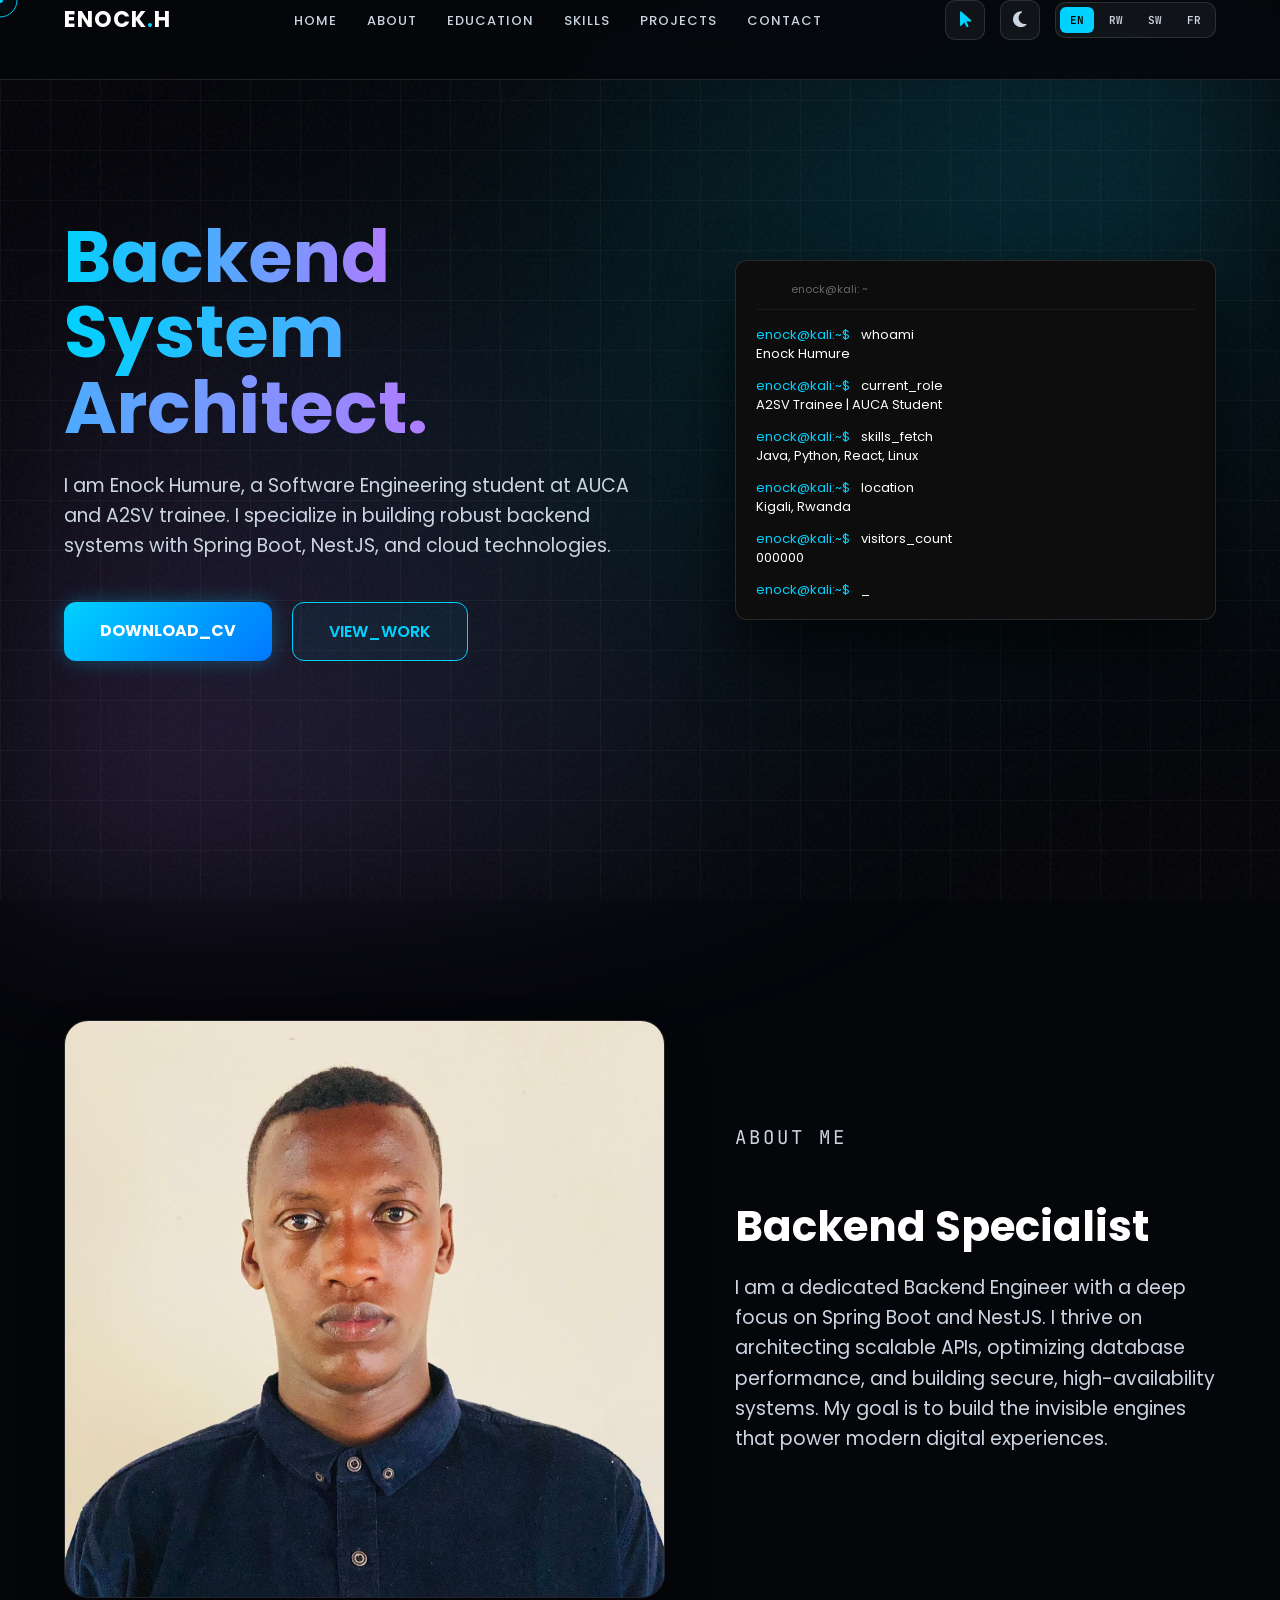
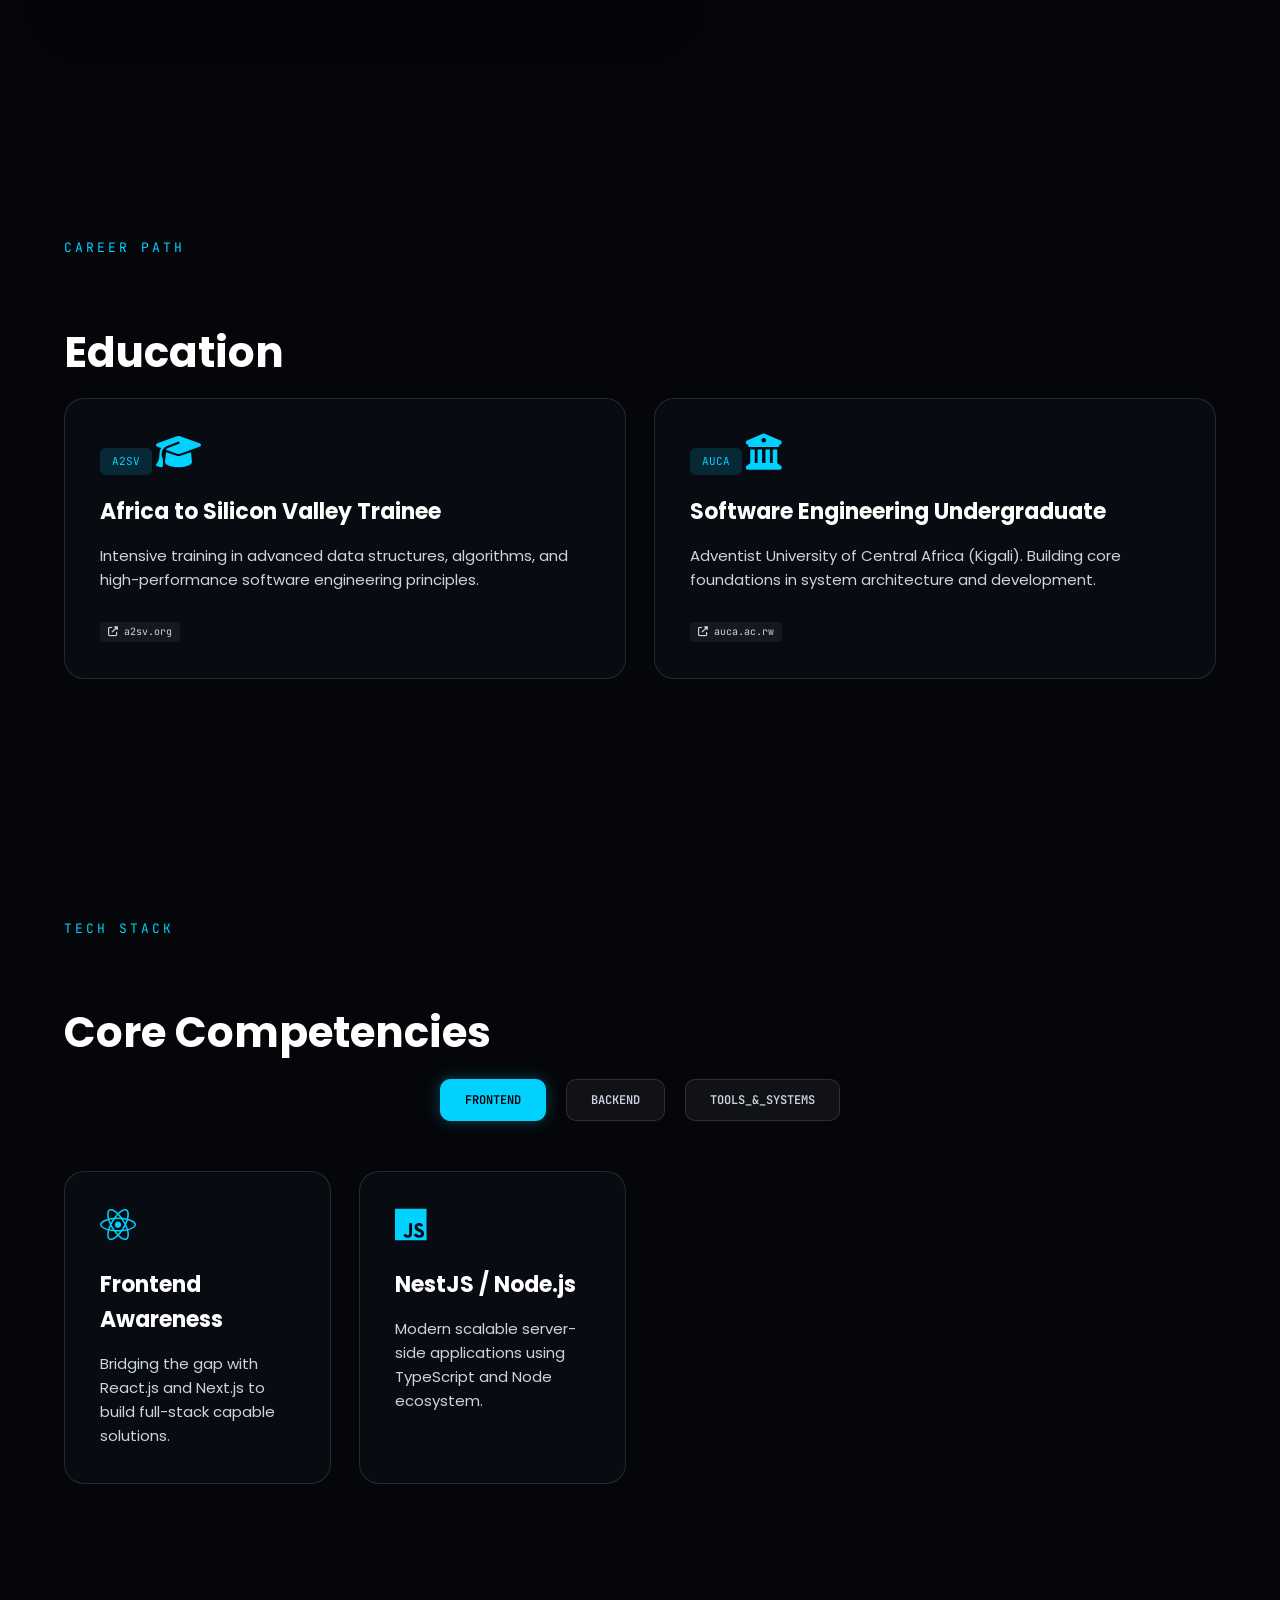
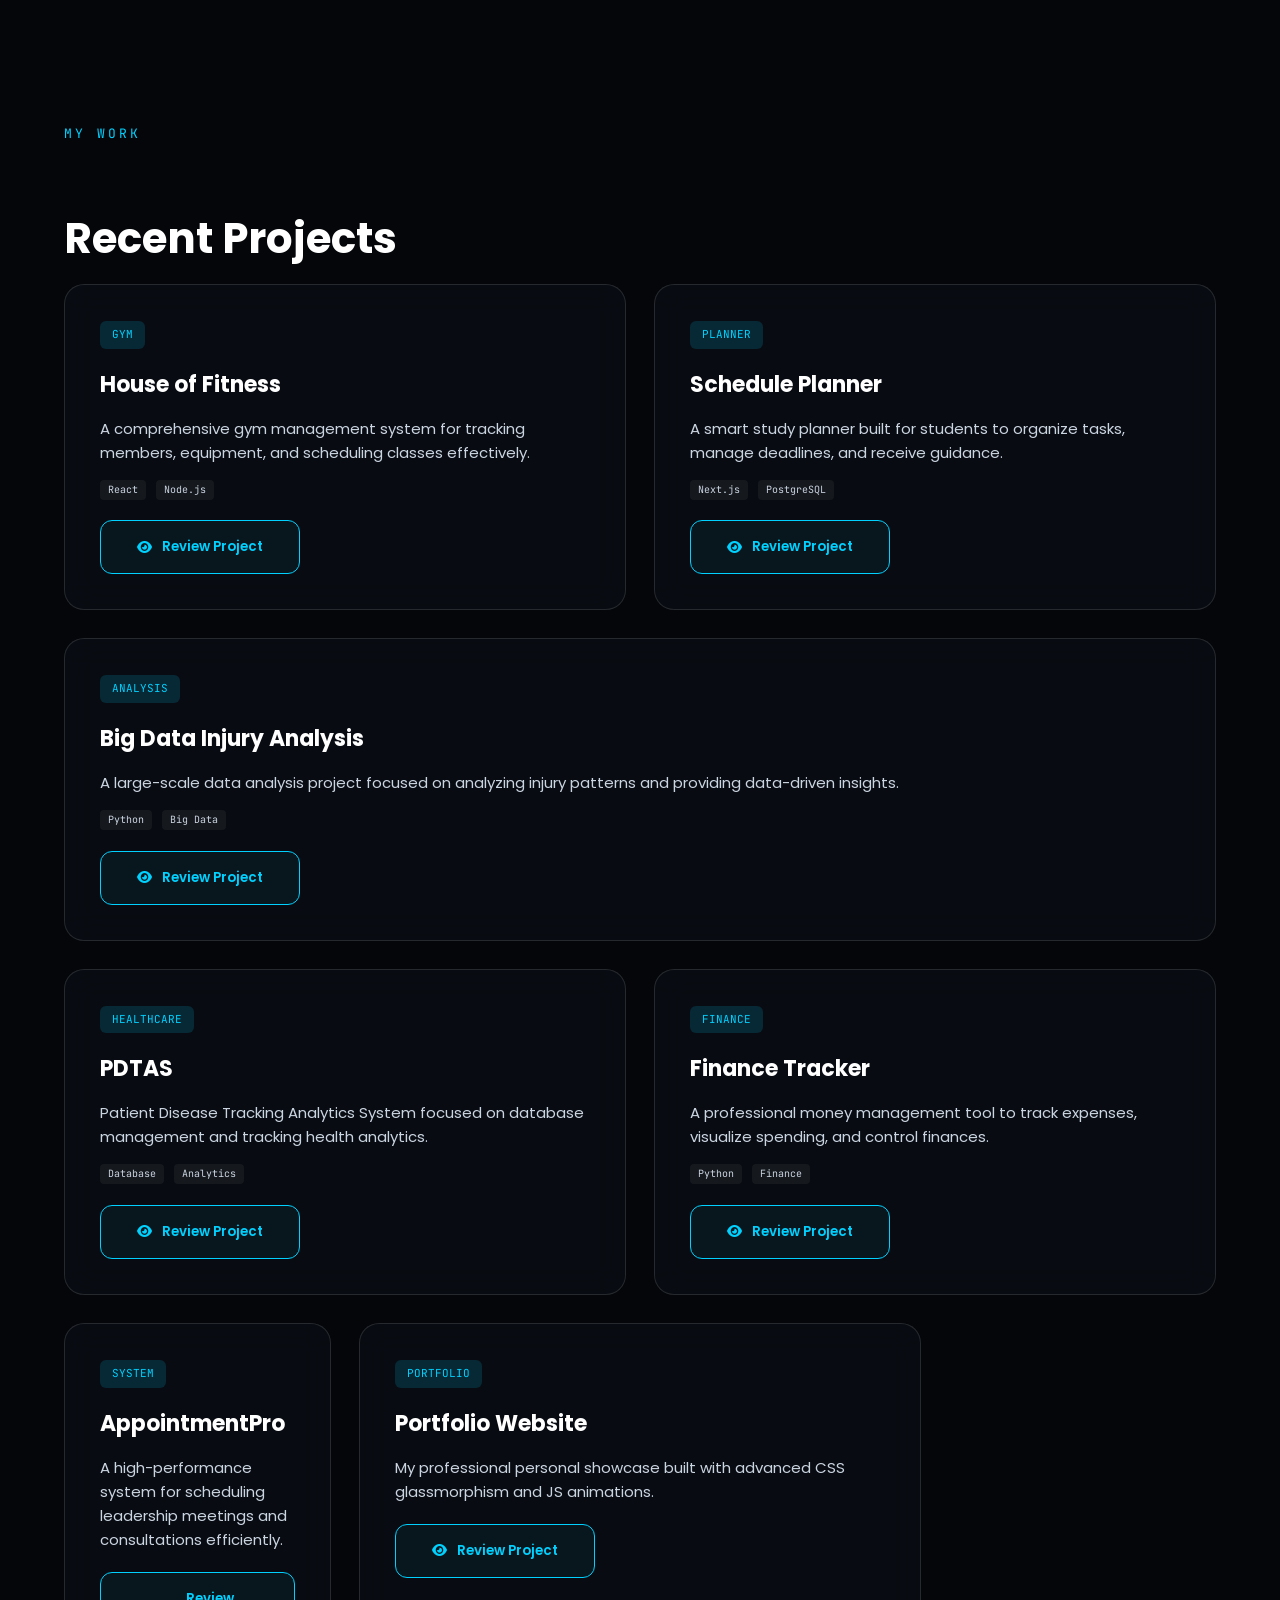
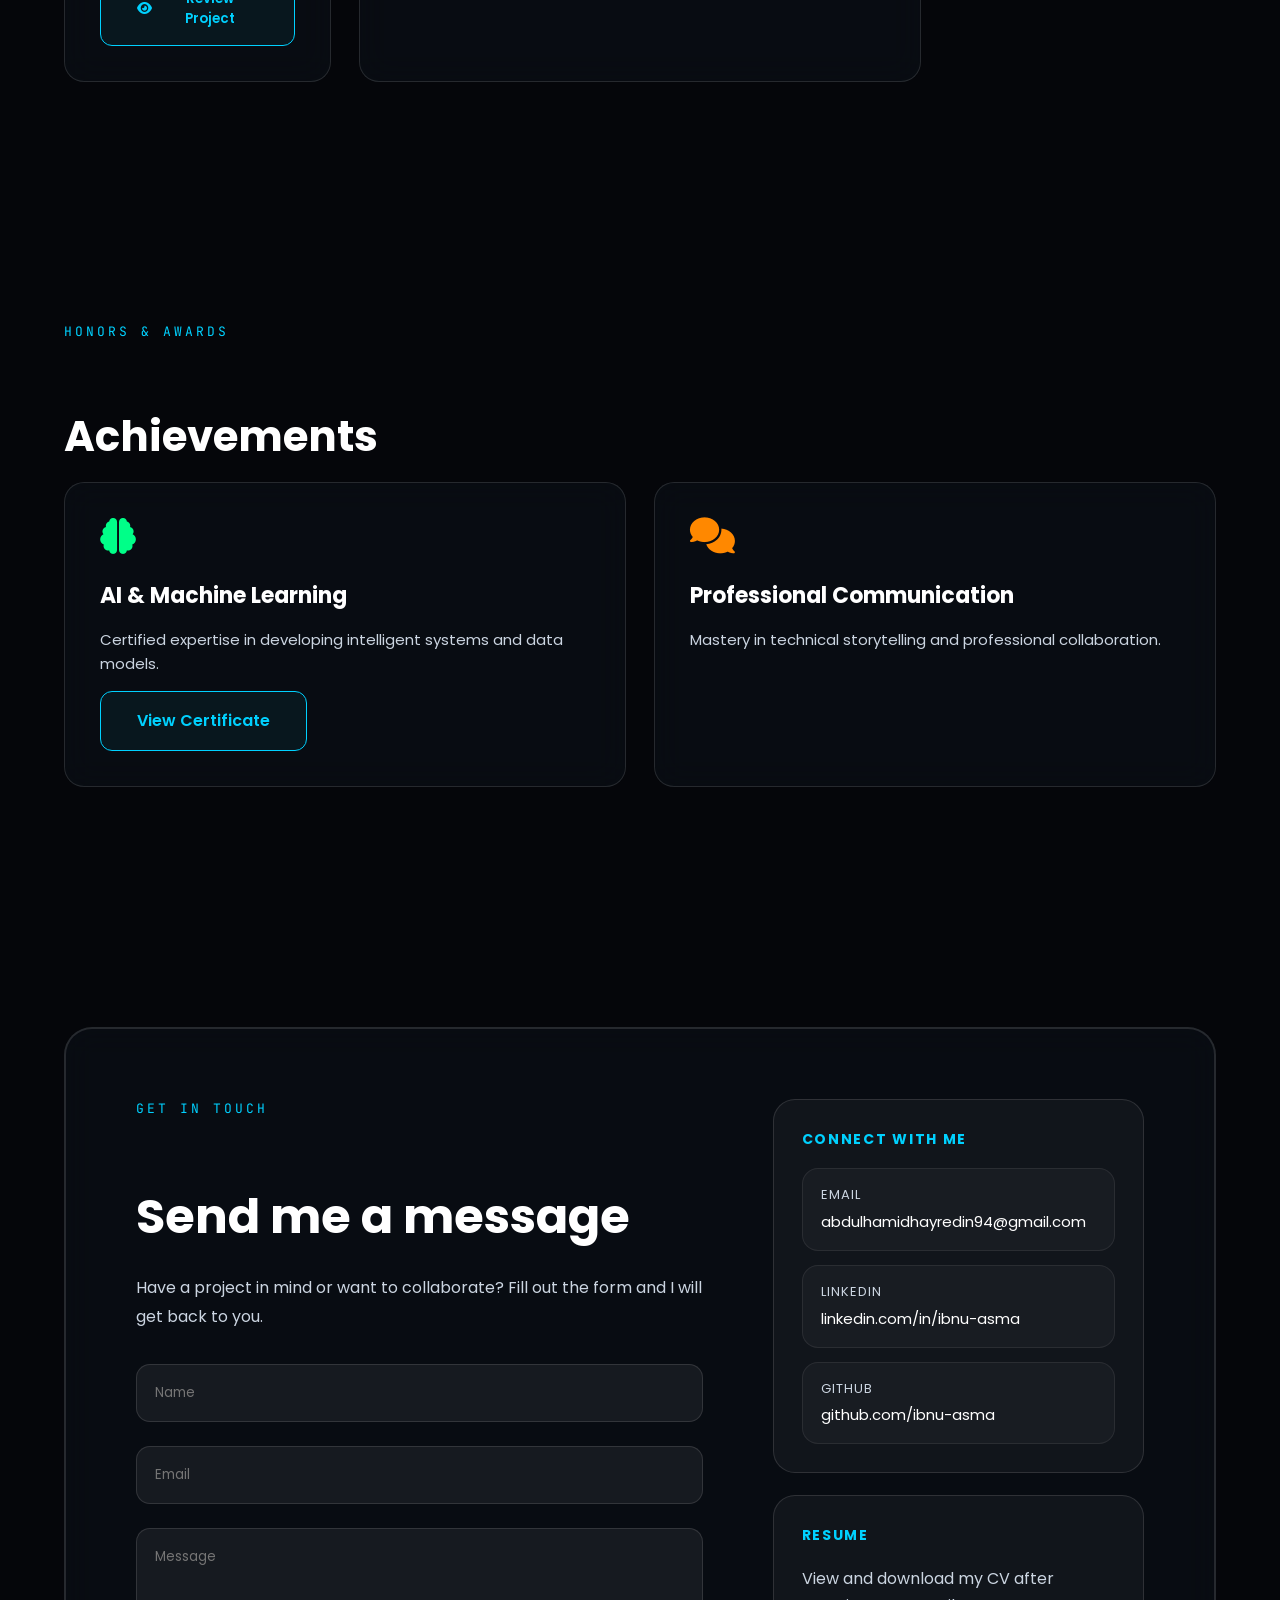
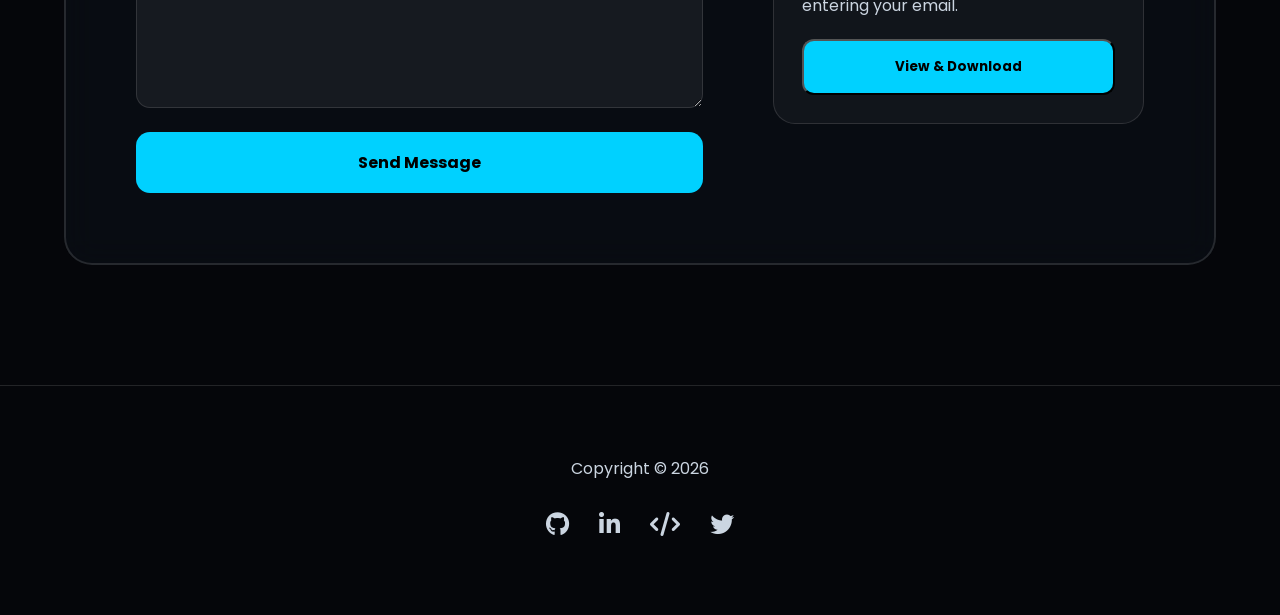
==== index.html @ 9a82ef88 "change for the contact part" ====
<!DOCTYPE html>
<html lang="en">
<head>
    <meta charset="UTF-8">
    <meta name="viewport" content="width=device-width, initial-scale=1.0">
    <title>Enock Humure | Software Engineer & A2SV Trainee</title>
    <!-- Google Fonts -->
    <link href="https://fonts.googleapis.com/css2?family=Poppins:wght@400;500;600;700&family=JetBrains+Mono:wght@400;500&display=swap" rel="stylesheet">
    <!-- Font Awesome -->
    <link rel="stylesheet" href="https://cdnjs.cloudflare.com/ajax/libs/font-awesome/6.4.0/css/all.min.css">
    <link rel="stylesheet" href="style.css">
</head>
<body data-theme="dark">

    <!-- Background Layers -->
    <div class="bg-mesh"></div>
    <div class="bg-grid"></div>
    <div class="bg-scanlines"></div>
    <div class="bg-noise"></div>

    <!-- Custom Cursor -->
    <div class="cursor-dot"></div>
    <div class="cursor-ring"></div>

    <!-- Header -->
    <header>
        <div class="container">
            <nav>
                <div class="logo">ENOCK<span>.</span>H</div>
                <ul class="nav-links">
                    <li><a href="#home" data-i18n="nav_home">Home</a></li>
                    <li><a href="#about" data-i18n="nav_about">About</a></li>
                    <li><a href="#education" data-i18n="nav_education">Education</a></li>
                    <li><a href="#skills" data-i18n="nav_skills">Skills</a></li>
                    <li><a href="#projects" data-i18n="nav_projects">Projects</a></li>
                    <li><a href="#contact" data-i18n="nav_contact">Contact</a></li>
                </ul>
                <div class="nav-controls">
                    <!-- Cursor Toggle -->
                    <button class="theme-toggle" id="cursor-toggle" title="Toggle Custom Cursor">
                        <i class="fas fa-mouse-pointer"></i>
                    </button>
                    <!-- Mobile Menu Toggle -->
                    <button class="mobile-menu-toggle" id="mobile-menu-toggle">
                        <i class="fas fa-bars"></i>
                    </button>
                    <!-- Theme Toggle -->
                    <button class="theme-toggle" id="theme-toggle" title="Toggle Theme">
                        <i class="fas fa-moon"></i>
                    </button>
                    <!-- Language Switcher -->
                    <div class="lang-switcher">
                        <button class="lang-btn active" data-lang="en">EN</button>
                        <button class="lang-btn" data-lang="rw">RW</button>
                        <button class="lang-btn" data-lang="sw">SW</button>
                        <button class="lang-btn" data-lang="fr">FR</button>
                    </div>
                </div>
            </nav>
        </div>
    </header>

    <!-- Hero Section -->
    <section class="hero" id="home">
        <div class="container">
            <div class="hero-grid">
                <div class="hero-text">
                    <h1><span data-i18n-span="hero_h1_span">Building</span> <span data-i18n-span="hero_h1_text">Digital Experiences.</span></h1>
                    <p data-i18n="hero_desc">I am Enock Humure, a Software Engineering student at AUCA and A2SV trainee, crafting high-performance digital solutions.</p>
                    <div class="hero-buttons">
                        <a href="Enock_Humure_CV_.pdf" class="btn-primary engineering-btn" id="cv-download-btn" data-i18n="btn_cv">DOWNLOAD_CV.pdf</a>
                        <a href="#projects" class="btn-secondary" data-i18n="btn_work">VIEW_WORK</a>
                    </div>
                </div>
                <div class="hero-visual">
                    <!-- Linux-Style Terminal Widget -->
                    <div class="terminal-widget">
                        <div class="terminal-header">
                            <div class="dot red"></div>
                            <div class="dot yellow"></div>
                            <div class="dot green"></div>
                            <span class="terminal-title">enock@kali: ~</span>
                        </div>
                        <div class="terminal-body" id="terminal-text">
                            <p><span class="prompt">enock@kali:~$</span> whoami</p>
                            <p class="term-out">Enock Humure</p>
                            <p><span class="prompt">enock@kali:~$</span> current_role</p>
                            <p class="term-out">A2SV Trainee | AUCA Student</p>
                            <p><span class="prompt">enock@kali:~$</span> skills_fetch</p>
                            <p class="term-out">Java, Python, React, Linux</p>
                            <p><span class="prompt">enock@kali:~$</span> location</p>
                            <p class="term-out">Kigali, Rwanda</p>
                            <p><span class="prompt">enock@kali:~$</span> visitors_count</p>
                            <p class="term-out" id="visit-counter">000000</p>
                            <p><span class="prompt">enock@kali:~$</span> <span id="cursor-blink">_</span></p>
                        </div>
                    </div>
                </div>
            </div>
        </div>
    </section>

    <!-- About Section -->
    <section class="about" id="about">
        <div class="container">
            <div class="hero-grid">
                <div class="hero-visual">
                    <div class="img-tilt-container">
                        <div class="img-layer">
                            <img src="inock pic.jpg" alt="Enock Headshot" class="img-primary">
                            <img src="convention.jpg" alt="Enock Convention" class="img-secondary">
                        </div>
                    </div>
                </div>
                <div class="hero-text">
                    <p class="section-subtitle" data-i18n="about_subtitle">A Bit About Me</p>
                    <h2 class="section-title" data-i18n="about_title">Passion for Innovation</h2>
                    <p data-i18n="about_p">I am a dedicated software developer specialized in web development. I enjoy crafting functional, user-friendly applications while continuously exploring new technologies. My goal is to deliver high-quality solutions that make a meaningful impact.</p>
                </div>
            </div>
        </div>
    </section>

    <!-- Education Section -->
    <section class="education" id="education">
        <div class="container">
            <p class="section-subtitle" data-i18n="edu_subtitle">Career Path</p>
            <h2 class="section-title" data-i18n="edu_title">Education</h2>
            
            <div class="bento-grid">
                <div class="bento-card span-2">
                    <span class="badge">A2SV</span>
                    <i class="fas fa-graduation-cap card-icon"></i>
                    <h3 data-i18n="edu_a2sv_title">Africa to Silicon Valley Trainee</h3>
                    <p data-i18n="edu_a2sv_desc">Intensive training in advanced data structures, algorithms, and high-performance software engineering principles.</p>
                    <div style="margin-top: 15px;">
                        <a href="https://a2sv.org/" target="_blank" class="tech-tag" style="text-decoration: none;"><i class="fas fa-external-link-alt"></i> a2sv.org</a>
                    </div>
                </div>
                <div class="bento-card span-2">
                    <span class="badge">AUCA</span>
                    <i class="fas fa-university card-icon"></i>
                    <h3 data-i18n="edu_auca_title">Software Engineering Undergraduate</h3>
                    <p data-i18n="edu_auca_desc">Adventist University of Central Africa (Kigali). Building core foundations in system architecture and development.</p>
                    <div style="margin-top: 15px;">
                        <a href="https://auca.ac.rw/" target="_blank" class="tech-tag" style="text-decoration: none;"><i class="fas fa-external-link-alt"></i> auca.ac.rw</a>
                    </div>
                </div>
            </div>
        </div>
    </section>

    <!-- Skills Section -->
    <section class="skills" id="skills">
        <div class="container">
            <p class="section-subtitle" data-i18n="skills_subtitle">Tech Stack</p>
            <h2 class="section-title" data-i18n="skills_title">Core Competencies</h2>
            
            <!-- Category Tabs -->
            <div class="skills-tabs">
                <button class="skill-tab-btn active" data-category="frontend">FRONTEND</button>
                <button class="skill-tab-btn" data-category="backend">BACKEND</button>
                <button class="skill-tab-btn" data-category="tools">TOOLS_&_SYSTEMS</button>
            </div>

            <!-- Skills Containers -->
            <div class="skills-container active" id="skills-frontend">
                <div class="bento-grid">
                    <div class="bento-card">
                        <i class="fab fa-react card-icon"></i>
                        <h3 data-i18n="skills_frontend">Frontend Development</h3>
                        <p data-i18n="skills_frontend_p">Building high-performance web apps with React.js and Next.js.</p>
                    </div>
                    <div class="bento-card">
                        <i class="fab fa-js card-icon"></i>
                        <h3 data-i18n="skills_js">JavaScript</h3>
                        <p data-i18n="skills_js_p">Modern ES6+ logic and interactive UX components.</p>
                    </div>
                </div>
            </div>

            <div class="skills-container" id="skills-backend">
                <div class="bento-grid">
                    <div class="bento-card">
                        <i class="fab fa-java card-icon"></i>
                        <h3 data-i18n="skills_java">Java Programming</h3>
                        <p data-i18n="skills_java_p">Scalable backend systems and enterprise applications.</p>
                    </div>
                    <div class="bento-card">
                        <i class="fab fa-python card-icon"></i>
                        <h3 data-i18n="skills_python">Python Programming</h3>
                        <p data-i18n="skills_python_p">Developing scripts, automation, and data analysis tools.</p>
                    </div>
                    <div class="bento-card">
                        <i class="fas fa-server card-icon"></i>
                        <h3 data-i18n="skills_backend">Backend</h3>
                        <p data-i18n="skills_backend_p">Node.js, Express, and Nest.js frameworks.</p>
                    </div>
                    <div class="bento-card">
                        <i class="fas fa-database card-icon"></i>
                        <h3 data-i18n="skills_db">Databases</h3>
                        <p data-i18n="skills_db_p">PostgreSQL, MongoDB, and MySQL.</p>
                    </div>
                </div>
            </div>

            <div class="skills-container" id="skills-tools">
                <div class="bento-grid">
                    <div class="bento-card">
                        <i class="fab fa-git-alt card-icon"></i>
                        <h3 data-i18n="skills_git">Git & GitHub</h3>
                        <p data-i18n="skills_git_p">Professional version control, branch management, pull requests, and collaborative workflows.</p>
                    </div>
                    <div class="bento-card">
                        <i class="fab fa-linux card-icon"></i>
                        <h3 data-i18n="skills_linux">Linux Systems</h3>
                        <p data-i18n="skills_linux_p">Proficiency in terminal operations, shell scripting, and system administration.</p>
                    </div>
                    <div class="bento-card">
                        <i class="fas fa-code card-icon"></i>
                        <h3 data-i18n="skills_dsa">Algorithms & DSA</h3>
                        <p data-i18n="skills_dsa_p">Strong problem-solving skills in data structures and algorithms, honed through A2SV training.</p>
                    </div>
                </div>
            </div>
        </div>
    </section>

    <!-- Projects Section -->
    <section class="projects" id="projects">
        <div class="container">
            <p class="section-subtitle" data-i18n="projects_subtitle">My Work</p>
            <h2 class="section-title" data-i18n="projects_title">Recent Projects</h2>

            <div class="bento-grid">
                <!-- Project 1: House of Fitness -->
                <div class="bento-card span-2">
                    <span class="badge">GYM</span>
                    <h3 data-i18n="proj1_title">House of Fitness</h3>
                    <p data-i18n="proj1_p">A comprehensive gym management system for tracking members, equipment, and scheduling classes effectively.</p>
                    <span class="tech-tag">React</span><span class="tech-tag">Node.js</span>
                    <div style="margin-top: 20px;">
                        <button class="btn-secondary open-project" data-project="proj1"><i class="fas fa-eye"></i> <span data-i18n="review_project">Review Project</span></button>
                    </div>
                </div>
                <!-- Project 2: Schedule Planner -->
                <div class="bento-card span-2">
                    <span class="badge">PLANNER</span>
                    <h3 data-i18n="proj2_title">Schedule Planner</h3>
                    <p data-i18n="proj2_p">A task management system that helps users organize their daily activities and plan their schedules efficiently.</p>
                    <span class="tech-tag">Next.js</span><span class="tech-tag">PostgreSQL</span>
                    <div style="margin-top: 20px;">
                        <button class="btn-secondary open-project" data-project="proj2"><i class="fas fa-eye"></i> <span data-i18n="review_project">Review Project</span></button>
                    </div>
                </div>
                <!-- Project 3: Big Data Injury Analysis -->
                <div class="bento-card span-4">
                    <span class="badge">ANALYSIS</span>
                    <h3 data-i18n="proj3_title">Big Data Injury Analysis</h3>
                    <p data-i18n="proj3_p">A large-scale data analysis project focused on analyzing injury patterns and providing data-driven insights for safety improvements.</p>
                    <span class="tech-tag">Python</span><span class="tech-tag">Big Data</span>
                    <div style="margin-top: 20px;">
                        <button class="btn-secondary open-project" data-project="proj3"><i class="fas fa-eye"></i> <span data-i18n="review_project">Review Project</span></button>
                    </div>
                </div>
                <!-- Project 4: PDTAS -->
                <div class="bento-card span-2">
                    <span class="badge">HEALTHCARE</span>
                    <h3 data-i18n="proj4_title">PDTAS</h3>
                    <p data-i18n="proj4_p">Patient Disease Tracking Analytics System focused on database management and tracking health analytics.</p>
                    <span class="tech-tag">Database</span><span class="tech-tag">Analytics</span>
                    <div style="margin-top: 20px;">
                        <button class="btn-secondary open-project" data-project="proj4"><i class="fas fa-eye"></i> <span data-i18n="review_project">Review Project</span></button>
                    </div>
                </div>
                <!-- Project 5: Personal Tracker Finances -->
                <div class="bento-card span-2">
                    <span class="badge">FINANCE</span>
                    <h3 data-i18n="proj8_title">Home Budget Manager</h3>
                    <p data-i18n="proj8_p">Helping users manage household budgets and track expenses with detailed visual reports.</p>
                    <span class="tech-tag">Python</span><span class="tech-tag">Finance</span>
                    <div style="margin-top: 20px;">
                        <button class="btn-secondary open-project" data-project="proj8"><i class="fas fa-eye"></i> <span data-i18n="review_project">Review Project</span></button>
                    </div>
                </div>
                <!-- Project 6: Appointment System -->
                <div class="bento-card">
                    <span class="badge">SYSTEM</span>
                    <h3 data-i18n="proj_appointment_title">Appointment System</h3>
                    <p data-i18n="proj_appointment_p">Web-based system for booking appointments with company leaders efficiently.</p>
                    <div style="margin-top: 20px;">
                        <button class="btn-secondary open-project" data-project="proj_appointment"><i class="fas fa-eye"></i> <span data-i18n="review_project">Review Project</span></button>
                    </div>
                </div>
                <!-- Project 7: Portfolio Website -->
                <div class="bento-card span-2">
                    <span class="badge">PORTFOLIO</span>
                    <h3 data-i18n="proj9_title">Portfolio Website</h3>
                    <p data-i18n="proj9_p">My professional personal showcase built with advanced CSS glassmorphism and JS animations.</p>
                    <div style="margin-top: 20px;">
                        <button class="btn-secondary open-project" data-project="proj9"><i class="fas fa-eye"></i> <span data-i18n="review_project">Review Project</span></button>
                    </div>
                </div>
            </div>
        </div>
    </section>


    <!-- Honors Section -->
    <section class="honors" id="honors">
        <div class="container">
            <p class="section-subtitle" data-i18n="honors_subtitle">Honors & Awards</p>
            <h2 class="section-title" data-i18n="honors_title">Achievements</h2>
            
            <div class="bento-grid">
                <div class="bento-card span-2">
                    <i class="fas fa-brain card-icon" style="color: #00FF88;"></i>
                    <h3 data-i18n="honor4_title">AI & Machine Learning</h3>
                    <p data-i18n="honor4_desc">Certified expertise in developing intelligent systems and data models.</p>
                    <a href="certificate of  ai and ml.pdf" class="btn-secondary" style="margin-top: 15px; display: inline-block;" target="_blank" data-i18n="view_cert"><i class="fas fa-file-pdf"></i> View Certificate</a>
                </div>
                <div class="bento-card span-2">
                    <i class="fas fa-comments card-icon" style="color: #FF8800;"></i>
                    <h3 data-i18n="honor5_title">Professional Communication</h3>
                    <p data-i18n="honor5_desc">Mastery in technical storytelling and professional collaboration.</p>
                </div>
            </div>
        </div>
    </section>

    <!-- Contact Section -->
    <section class="contact" id="contact">
        <div class="container">
            <div class="contact-wrapper">
                <div class="contact-panel">
                    <div class="contact-section-copy">
                        <p class="section-subtitle" data-i18n="contact_subtitle">Get In Touch</p>
                        <h2 data-i18n="contact_heading">Send me a message</h2>
                        <p class="contact-intro" data-i18n="contact_intro">
                            Have a project in mind or want to collaborate? Fill out the form and I will get back to you.
                        </p>
                    </div>
                    <div class="contact-form">
                        <div id="form-success" data-i18n="form_success" style="display: none; color: var(--accent-blue); margin-bottom: 20px; font-weight: 600;">Message sent successfully! Enock will get back to you soon.</div>
                        <div id="form-error" data-i18n="form_error" style="display: none; color: #ff4d4d; margin-bottom: 20px; font-weight: 600;">Oops! There was a problem sending your message.</div>

                        <form id="contact-form" action="https://formspree.io/f/xjgjgbgz" method="POST">
                            <input type="text" name="name" placeholder="Name" class="full" data-i18n="form_fn" required>
                            <input type="email" name="email" placeholder="Email" class="full" data-i18n="form_em" required>
                            <textarea name="message" rows="5" placeholder="Message" class="full" data-i18n="form_msg" required></textarea>
                            <button type="submit" class="btn-send full" id="submit-btn" data-i18n="form_btn">Send Message</button>
                        </form>
                    </div>
                </div>
                <div class="contact-side-panel">
                    <div class="contact-card">
                        <p class="contact-card-label" data-i18n="contact_connect_label">Connect with me</p>
                        <div class="contact-list">
                            <a href="mailto:abdulhamidhayredin94@gmail.com" class="contact-list-item">
                                <span class="contact-list-key" data-i18n="contact_email_label">Email</span>
                                <span class="contact-list-value">abdulhamidhayredin94@gmail.com</span>
                            </a>
                            <a href="https://linkedin.com/in/ibnu-asma" target="_blank" rel="noopener noreferrer" class="contact-list-item">
                                <span class="contact-list-key">LinkedIn</span>
                                <span class="contact-list-value">linkedin.com/in/ibnu-asma</span>
                            </a>
                            <a href="https://github.com/ibnu-asma" target="_blank" rel="noopener noreferrer" class="contact-list-item">
                                <span class="contact-list-key">GitHub</span>
                                <span class="contact-list-value">github.com/ibnu-asma</span>
                            </a>
                        </div>
                    </div>
                    <div class="contact-card resume-card">
                        <p class="contact-card-label" data-i18n="contact_resume_label">Resume</p>
                        <p class="resume-card-copy" data-i18n="contact_resume_copy">View and download my CV after entering your email.</p>
                        <button type="button" class="btn-primary contact-resume-btn cv-download-trigger" data-i18n="contact_resume_btn">View &amp; Download</button>
                    </div>
                </div>
            </div>
        </div>
    </section>

    <footer>
        <div class="container">
            <p data-i18n="footer_copy">Copyright © 2026</p>
            <div style="margin-top: 25px; display: flex; justify-content: center; gap: 30px;">
                <a href="https://github.com/EnockHumure" style="color: var(--text-secondary); font-size: 24px;"><i class="fab fa-github"></i></a>
                <a href="https://www.linkedin.com/in/notnow134234?utm_source=share&utm_campaign=share_via&utm_content=profile&utm_medium=ios_app" style="color: var(--text-secondary); font-size: 24px;"><i class="fab fa-linkedin-in"></i></a>
                <a href="https://leetcode.com/u/coach_Humure/" style="color: var(--text-secondary); font-size: 24px;"><i class="fas fa-code"></i></a>
                <a href="https://x.com/cyamatara_1?s=11" style="color: var(--text-secondary); font-size: 24px;"><i class="fab fa-twitter"></i></a>
            </div>
        </div>
    </footer>

    <!-- CV Download Modal -->
    <div id="cv-modal" class="modal">
        <div class="modal-content cv-modal-content">
            <span class="close-cv-modal close-modal">&times;</span>
            <div class="cv-modal-body">
                <p class="section-subtitle">CV Access</p>
                <h2 class="modal-title" data-i18n="cv_modal_title">Download CV</h2>
                <p class="cv-modal-copy" data-i18n="cv_modal_copy">Please enter your email before downloading CV.</p>
                <div id="cv-form-success" data-i18n="cv_form_success" class="cv-form-feedback" style="display: none;">Thanks. Your download is starting now.</div>
                <div id="cv-form-error" data-i18n="cv_form_error" class="cv-form-feedback cv-form-feedback-error" style="display: none;">I could not start the download. Please try again.</div>
                <form id="cv-form" action="https://formspree.io/f/xjgjgbgz" method="POST">
                    <input type="hidden" name="requestType" value="CV Download Request">
                    <input type="hidden" name="message" value="A visitor requested Enock Humure's CV.">
                    <input type="email" name="email" data-i18n="cv_modal_placeholder" placeholder="Enter your email" required>
                    <button type="submit" class="btn-primary cv-submit-btn" id="cv-submit-btn" data-i18n="cv_modal_submit">Continue to Download</button>
                </form>
            </div>
        </div>
    </div>

    <!-- Project Detail Modal -->
    <div id="project-modal" class="modal">
        <div class="modal-content project-modal-content">
            <span class="close-project-modal close-modal">&times;</span>
            <div id="project-details" class="project-details-body">
                <!-- Content injected by JS -->
            </div>
        </div>
    </div>

    <script src="script.js"></script>
</body>
</html>
---- style.css ----
/* ====================== RESET & BASE ====================== */
:root {
    /* Dark Mode (Default) */
    --bg-dark: #05060A;
    --bg-nav: rgba(5, 6, 10, 0.85);
    --bg-card: rgba(15, 20, 30, 0.45);
    --accent-blue: #00D1FF;
    --accent-kali: #2BB1FF;
    --accent-purple: #B07CFF;
    --text-primary: #FFFFFF;
    --text-secondary: #CBD5E1;
    --border-glass: rgba(255, 255, 255, 0.12);
    --font-main: 'Poppins', sans-serif;
    --font-mono: 'JetBrains Mono', monospace;
    --glass-blur: blur(16px);
}

[data-theme="light"] {
    --bg-dark: #F8FAFC;
    --bg-nav: rgba(248, 250, 252, 0.85);
    --bg-card: rgba(255, 255, 255, 0.7);
    --text-primary: #0F172A;
    --text-secondary: #475569;
    --border-glass: rgba(15, 23, 42, 0.08);
}

* {
    margin: 0;
    padding: 0;
    box-sizing: border-box;
    font-family: var(--font-main);
}

body {
    background: var(--bg-dark);
    color: var(--text-primary);
    line-height: 1.6;
    scroll-behavior: smooth;
    overflow-x: hidden;
    cursor: default; 
    transition: background 0.3s ease, color 0.3s ease;
}

/* ====================== CUSTOM CURSOR (MINIMAL) ====================== */
.cursor-dot {
    width: 6px;
    height: 6px;
    background: var(--accent-blue);
    border-radius: 50%;
    position: fixed;
    pointer-events: none;
    z-index: 10000;
    transform: translate(-50%, -50%);
    box-shadow: 0 0 15px var(--accent-blue);
}

.cursor-ring {
    width: 35px;
    height: 35px;
    border: 1.5px solid var(--accent-blue);
    border-radius: 50%;
    position: fixed;
    pointer-events: none;
    z-index: 9999;
    transform: translate(-50%, -50%);
    transition: width 0.2s, height 0.2s, border-color 0.2s, background-color 0.2s;
}

.cursor-ring.hover {
    width: 55px;
    height: 55px;
    background-color: rgba(0, 209, 255, 0.1);
    border-color: var(--accent-purple);
}

/* ====================== DYNAMIC BACKGROUND ====================== */
.bg-mesh {
    position: fixed;
    top: 0;
    left: 0;
    width: 100%;
    height: 100%;
    z-index: -4;
    background: 
        radial-gradient(circle at 85% 15%, rgba(0, 209, 255, 0.18), transparent 45%),
        radial-gradient(circle at 15% 85%, rgba(176, 124, 255, 0.18), transparent 45%),
        radial-gradient(circle at 50% 50%, rgba(0, 209, 255, 0.08), transparent 65%);
    filter: blur(80px);
    animation: mesh-float 22s infinite alternate ease-in-out;
}

@keyframes mesh-float {
    0% { transform: scale(1) translate(0, 0); }
    50% { transform: scale(1.15) translate(3%, 3%); }
    100% { transform: scale(1) translate(-3%, -3%); }
}

.bg-grid {
    position: fixed;
    top: 0;
    left: 0;
    width: 100%;
    height: 100%;
    z-index: -3;
    background-image: 
        linear-gradient(rgba(255, 255, 255, 0.04) 1px, transparent 1px),
        linear-gradient(90deg, rgba(255, 255, 255, 0.04) 1px, transparent 1px);
    background-size: 50px 50px;
    pointer-events: none;
}

.bg-scanlines {
    position: fixed;
    top: 0;
    left: 0;
    width: 100%;
    height: 100%;
    z-index: -2;
    background: linear-gradient(rgba(18, 16, 16, 0) 50%, rgba(0, 0, 0, 0.15) 50%), linear-gradient(90deg, rgba(255, 0, 0, 0.03), rgba(0, 255, 0, 0.01), rgba(0, 0, 255, 0.03));
    background-size: 100% 3px, 3px 100%;
    pointer-events: none;
    opacity: 0.4;
}

.bg-noise {
    position: fixed;
    top: 0;
    left: 0;
    width: 100%;
    height: 100%;
    z-index: -1;
    opacity: 0.04;
    pointer-events: none;
    background-image: url("data:image/svg+xml,%3Csvg viewBox='0 0 400 400' xmlns='http://www.w3.org/2000/svg'%3E%3Cfilter id='noiseFilter'%3E%3CfeTurbulence type='fractalNoise' baseFrequency='0.6' numOctaves='3' stitchTiles='stitch'/%3E%3C/filter%3E%3Crect width='100%25' height='100%25' filter='url(%23noiseFilter)'/%3E%3C/svg%3E");
}

.container {
    width: 90%;
    max-width: 1250px;
    margin: auto;
}

/* ====================== HEADER / NAVBAR ====================== */
header {
    position: fixed;
    top: 0;
    width: 100%;
    height: 80px;
    background: var(--bg-nav);
    backdrop-filter: var(--glass-blur);
    border-bottom: 1px solid var(--border-glass);
    z-index: 999;
}

nav {
    display: flex;
    justify-content: space-between;
    align-items: center;
    height: 100%;
}

.logo {
    font-size: 22px;
    font-weight: 700;
    color: var(--text-primary);
    letter-spacing: 1px;
}

.logo span {
    color: var(--accent-blue);
}

.nav-links {
    list-style: none;
    display: flex;
    gap: 30px;
}

.nav-links li a {
    text-decoration: none;
    font-size: 13px;
    color: var(--text-secondary);
    font-weight: 500;
    transition: 0.3s;
    text-transform: uppercase;
    letter-spacing: 1px;
}

.nav-links li a:hover {
    color: var(--accent-blue);
    text-shadow: 0 0 8px var(--accent-blue);
}

.nav-controls {
    display: flex;
    align-items: center;
    gap: 15px;
}

.theme-toggle {
    background: rgba(255, 255, 255, 0.05);
    border: 1px solid var(--border-glass);
    color: var(--text-secondary);
    width: 40px;
    height: 40px;
    border-radius: 10px;
    cursor: pointer;
    display: flex;
    align-items: center;
    justify-content: center;
    transition: 0.3s;
    font-size: 18px;
}

.theme-toggle:hover {
    color: var(--accent-blue);
    background: rgba(255, 255, 255, 0.1);
}

.lang-switcher {
    display: flex;
    gap: 5px;
    background: rgba(255, 255, 255, 0.05);
    padding: 4px;
    border-radius: 10px;
    border: 1px solid var(--border-glass);
}

.lang-btn {
    background: transparent;
    border: none;
    color: var(--text-secondary);
    font-family: var(--font-mono);
    font-size: 11px;
    font-weight: 600;
    padding: 6px 10px;
    cursor: pointer;
    border-radius: 6px;
    transition: 0.3s;
}

.lang-btn:hover { color: var(--accent-blue); }
.lang-btn.active {
    background: var(--accent-blue);
    color: #000;
}

/* ====================== HERO SECTION ====================== */
.hero {
    min-height: 100vh;
    display: flex;
    align-items: center;
    padding-top: 100px;
}

.hero-grid {
    display: grid;
    grid-template-columns: 1.25fr 1fr;
    gap: 70px;
    align-items: center;
}

.hero-text h1 {
    font-size: 72px;
    font-weight: 700;
    line-height: 1.05;
    margin-bottom: 25px;
}

.hero-text h1 span {
    background: linear-gradient(90deg, var(--accent-blue), var(--accent-purple));
    -webkit-background-clip: text;
    -webkit-text-fill-color: transparent;
}

.hero-text p {
    font-size: 19px;
    color: var(--text-secondary);
    margin-bottom: 40px;
}

.hero-buttons {
    display: flex;
    gap: 20px;
}

.btn-primary {
    padding: 16px 36px;
    background: var(--accent-blue);
    color: #000;
    border-radius: 12px;
    text-decoration: none;
    font-weight: 700;
    transition: 0.35s;
}

.btn-secondary {
    padding: 16px 36px;
    border: 1.5px solid var(--accent-blue);
    background: rgba(0, 209, 255, 0.05);
    color: var(--accent-blue);
    border-radius: 12px;
    text-decoration: none;
    font-weight: 600;
    cursor: pointer;
    display: inline-flex;
    align-items: center;
    gap: 10px;
    transition: all 0.35s cubic-bezier(0.4, 0, 0.2, 1);
}

.btn-secondary:hover { 
    transform: translateY(-4px); 
    background: var(--accent-blue);
    color: #000;
    box-shadow: 0 0 20px rgba(0, 209, 255, 0.4);
}

/* Engineering-Style CV Button */
.engineering-btn {
    background: linear-gradient(135deg, #00D1FF, #0077FF) !important;
    color: #FFF !important;
    border: none !important;
    position: relative;
    overflow: hidden;
    box-shadow: 0 0 20px rgba(0, 209, 255, 0.3);
}

.engineering-btn::after {
    content: "";
    position: absolute;
    top: 0;
    left: -100%;
    width: 100%;
    height: 100%;
    background: linear-gradient(90deg, transparent, rgba(255,255,255,0.2), transparent);
    transition: 0.5s;
}

.engineering-btn:hover::after {
    left: 100%;
}

/* Interactive Dual Image Profile */
.img-tilt-container {
    perspective: 1000px;
    width: 100%;
    position: relative;
}

.img-layer {
    width: 100%;
    border-radius: 24px;
    border: 1.5px solid var(--border-glass);
    transition: transform 0.1s ease-out;
    transform-style: preserve-3d;
    position: relative;
    overflow: hidden;
    box-shadow: 0 25px 50px -12px rgba(0, 0, 0, 0.5);
}

.img-primary {
    display: block;
    width: 100%;
    transition: opacity 0.5s ease;
}

.img-secondary {
    position: absolute;
    top: 0;
    left: 0;
    width: 100%;
    height: 100%;
    object-fit: cover;
    object-position: top center;
    opacity: 0;
    transition: opacity 0.5s ease;
}

.img-tilt-container:hover .img-secondary { opacity: 1; }
.img-tilt-container:hover .img-primary { opacity: 0; }

/* Linux-Style Terminal Widget */
.terminal-widget {
    background: #0D0D0D;
    border: 1.5px solid var(--border-glass);
    border-radius: 12px;
    padding: 20px;
    font-family: var(--font-mono);
    box-shadow: 0 35px 70px rgba(0,0,0,0.7);
}

.terminal-header {
    display: flex;
    gap: 10px;
    margin-bottom: 15px;
    align-items: center;
    border-bottom: 1px solid rgba(255, 255, 255, 0.05);
    padding-bottom: 10px;
}

.terminal-title {
    font-size: 11px;
    color: #666;
    margin-left: 5px;
}

.terminal-body {
    font-size: 13px;
    line-height: 1.5;
}

.prompt {
    color: var(--accent-blue);
    margin-right: 8px;
}

.term-out {
    color: #FFF;
    margin-bottom: 12px;
}

/* ====================== BENTO GRID ====================== */
section { padding: 120px 0; }
.section-title { font-size: 42px; font-weight: 700; margin-bottom: 12px; }
.section-subtitle { font-size: 13px; color: var(--accent-blue); font-family: var(--font-mono); text-transform: uppercase; margin-bottom: 60px; letter-spacing: 3px; }

.bento-grid {
    display: grid;
    grid-template-columns: repeat(4, 1fr);
    grid-auto-rows: minmax(200px, auto);
    gap: 28px;
}

.bento-card {
    background: var(--bg-card);
    backdrop-filter: var(--glass-blur);
    border: 1.5px solid var(--border-glass);
    border-radius: 20px;
    padding: 35px;
    transition: 0.4s ease;
}

.bento-card:hover {
    border-color: var(--accent-blue);
    transform: translateY(-8px);
}

.card-icon { font-size: 36px; margin-bottom: 24px; color: var(--accent-blue); }
.bento-card h3 { font-size: 22px; margin-bottom: 15px; }
.bento-card p { font-size: 15px; color: var(--text-secondary); }

.span-2 { grid-column: span 2; }
.span-4 { grid-column: span 4; }
.badge { display: inline-block; padding: 5px 12px; background: rgba(0, 209, 255, 0.15); color: var(--accent-blue); font-family: var(--font-mono); font-size: 11px; border-radius: 6px; margin-bottom: 18px; }
.tech-tag { display: inline-block; font-family: var(--font-mono); font-size: 10px; color: var(--text-secondary); margin-right: 10px; margin-top: 15px; padding: 2px 8px; background: rgba(255, 255, 255, 0.05); border-radius: 4px; }

/* ====================== SKILLS TABS ====================== */
.skills-tabs {
    display: flex;
    justify-content: center;
    gap: 20px;
    margin-bottom: 50px;
}

.skill-tab-btn {
    padding: 12px 24px;
    background: rgba(255, 255, 255, 0.05);
    border: 1.5px solid var(--border-glass);
    color: var(--text-secondary);
    border-radius: 10px;
    font-family: var(--font-mono);
    font-size: 12px;
    font-weight: 600;
    cursor: pointer;
    transition: all 0.3s ease;
}

.skill-tab-btn:hover {
    color: var(--accent-blue);
    border-color: var(--accent-blue);
    background: rgba(0, 209, 255, 0.05);
}

.skill-tab-btn.active {
    background: var(--accent-blue);
    color: #000;
    border-color: var(--accent-blue);
    box-shadow: 0 0 15px rgba(0, 209, 255, 0.3);
}

.skills-container {
    display: none;
    animation: fadeIn 0.5s ease;
}

.skills-container.active {
    display: block;
}

@keyframes fadeIn {
    from { opacity: 0; transform: translateY(10px); }
    to { opacity: 1; transform: translateY(0); }
}

@media (max-width: 768px) {
    .skills-tabs {
        flex-direction: column;
        align-items: stretch;
    }
}

/* ====================== VLOGS GALLERY ====================== */
.vlog-card {
    padding: 0;
    overflow: hidden;
    display: flex;
    flex-direction: column;
    cursor: pointer;
}

.vlog-media-container {
    position: relative;
    width: 100%;
    height: 250px;
    overflow: hidden;
}

.vlog-img {
    width: 100%;
    height: 100%;
    object-fit: cover;
    transition: 0.5s ease;
}

.vlog-play-overlay {
    position: absolute;
    top: 50%;
    left: 50%;
    transform: translate(-50%, -50%) scale(0.8);
    width: 60px;
    height: 60px;
    background: rgba(0, 209, 255, 0.8);
    border-radius: 50%;
    display: flex;
    align-items: center;
    justify-content: center;
    color: #000;
    font-size: 20px;
    opacity: 0;
    transition: 0.3s ease;
    z-index: 2;
}

.vlog-card:hover .vlog-play-overlay {
    opacity: 1;
    transform: translate(-50%, -50%) scale(1);
}

.vlog-card:hover .vlog-img {
    transform: scale(1.1);
}

.vlog-content {
    padding: 25px;
    background: linear-gradient(to top, var(--bg-card), transparent);
}

/* ====================== VIDEO MODAL ====================== */
.modal {
    display: none;
    position: fixed;
    z-index: 2000;
    left: 0;
    top: 0;
    width: 100%;
    height: 100%;
    background-color: rgba(0, 0, 0, 0.9);
    backdrop-filter: blur(10px);
}

.modal-content {
    position: relative;
    margin: auto;
    top: 50%;
    transform: translateY(-50%);
    width: 80%;
    max-width: 900px;
    background: #000;
    border-radius: 16px;
    overflow: hidden;
    border: 1px solid var(--border-glass);
}

#modal-video {
    width: 100%;
    display: block;
}

.close-modal {
    position: absolute;
    top: 15px;
    right: 25px;
    color: #fff;
    font-size: 35px;
    font-weight: bold;
    cursor: pointer;
    z-index: 2001;
    transition: 0.3s;
}

.close-modal:hover {
    color: var(--accent-blue);
}

/* ====================== CONTACT ====================== */
.contact-wrapper {
    background: var(--bg-card);
    backdrop-filter: var(--glass-blur);
    border: 2px solid var(--border-glass);
    border-radius: 28px;
    padding: 70px;
    display: grid;
    grid-template-columns: minmax(0, 1.45fr) minmax(300px, 0.95fr);
    gap: 70px;
    align-items: start;
}

.contact-panel {
    display: grid;
    gap: 32px;
}

.contact-section-copy h2 {
    font-size: 48px;
    margin-bottom: 18px;
}

.contact-intro {
    color: var(--text-secondary);
    max-width: 620px;
    line-height: 1.8;
}

.contact-form form { display: grid; grid-template-columns: 1fr 1fr; gap: 24px; }
.contact-form .full { grid-column: span 2; }
input, textarea { background: rgba(255,255,255,0.06); border: 1.5px solid var(--border-glass); border-radius: 14px; padding: 18px; color: var(--text-primary); width: 100%; transition: 0.3s; }
input:focus, textarea:focus { outline: none; border-color: var(--accent-blue); background: rgba(255,255,255,0.1); }
.btn-send { padding: 18px; background: var(--accent-blue); color: #000; font-weight: 700; border: none; border-radius: 14px; cursor: pointer; transition: 0.3s; font-size: 16px; }
textarea { min-height: 180px; resize: vertical; }

.contact-side-panel {
    display: grid;
    gap: 22px;
}

.contact-card {
    background: rgba(255,255,255,0.04);
    border: 1.5px solid var(--border-glass);
    border-radius: 22px;
    padding: 28px;
}

.contact-card-label {
    color: var(--accent-blue);
    font-size: 14px;
    font-weight: 700;
    letter-spacing: 0.12em;
    text-transform: uppercase;
    margin-bottom: 18px;
}

.contact-list {
    display: grid;
    gap: 14px;
}

.contact-list-item {
    display: grid;
    gap: 4px;
    padding: 16px 18px;
    border-radius: 16px;
    border: 1px solid rgba(255,255,255,0.08);
    background: rgba(255,255,255,0.03);
    color: var(--text-primary);
    text-decoration: none;
    transition: transform 0.25s ease, border-color 0.25s ease, background 0.25s ease;
}

.contact-list-item:hover {
    transform: translateY(-2px);
    border-color: rgba(0, 209, 255, 0.45);
    background: rgba(255,255,255,0.06);
}

.contact-list-key {
    font-size: 13px;
    text-transform: uppercase;
    letter-spacing: 0.08em;
    color: var(--text-secondary);
}

.contact-list-value {
    font-size: 15px;
    line-height: 1.6;
    word-break: break-word;
}

.resume-card-copy {
    color: var(--text-secondary);
    line-height: 1.7;
    margin-bottom: 20px;
}

.contact-resume-btn {
    width: 100%;
    justify-content: center;
}

/* ====================== FOOTER ====================== */
footer { padding: 70px 0; border-top: 1.5px solid var(--border-glass); text-align: center; color: var(--text-secondary); }

/* ====================== PROJECT MODAL ENHANCEMENTS ====================== */
.project-modal-content {
    background: var(--bg-dark);
    max-height: 90vh;
    overflow-y: auto;
    padding: 60px 40px;
    border: 2px solid var(--border-glass);
    box-shadow: 0 0 50px rgba(0, 209, 255, 0.1);
}

.cv-modal-content {
    background: var(--bg-dark);
    max-width: 560px;
    padding: 40px;
    border: 2px solid var(--border-glass);
    box-shadow: 0 0 50px rgba(0, 209, 255, 0.1);
}

.cv-modal-body {
    color: var(--text-primary);
}

.cv-modal-copy {
    color: var(--text-secondary);
    margin-bottom: 24px;
    font-size: 16px;
    line-height: 1.8;
}

.cv-modal-body form {
    display: grid;
    gap: 16px;
}

.cv-modal-body input {
    width: 100%;
    padding: 16px 18px;
    border-radius: 12px;
    border: 1.5px solid var(--border-glass);
    background: rgba(255, 255, 255, 0.05);
    color: var(--text-primary);
    font-size: 15px;
}

.cv-modal-body input:focus {
    outline: none;
    border-color: var(--accent-blue);
    box-shadow: 0 0 0 4px rgba(0, 209, 255, 0.08);
}

.cv-submit-btn {
    justify-content: center;
    border: none;
    cursor: pointer;
}

.cv-form-feedback {
    margin-bottom: 16px;
    color: #00FF88;
    font-weight: 600;
}

.cv-form-feedback-error {
    color: #ff6b6b;
}

.modal-title { font-size: 36px; margin-bottom: 20px; color: var(--accent-blue); }
.modal-desc { font-size: 18px; color: var(--text-secondary); margin-bottom: 40px; line-height: 1.8; }

.modal-info-grid {
    display: grid;
    grid-template-columns: 1.5fr 1fr;
    gap: 40px;
    margin-bottom: 50px;
}

.modal-features h3, .modal-tech h3 { 
    font-size: 14px; 
    text-transform: uppercase; 
    letter-spacing: 2px; 
    color: var(--accent-purple); 
    margin-bottom: 25px; 
}

.modal-features ul { list-style: none; }
.modal-features li { 
    margin-bottom: 15px; 
    display: flex; 
    align-items: center; 
    gap: 12px; 
    color: var(--text-secondary);
    font-size: 15px;
}

.modal-features li i { color: var(--accent-blue); font-size: 14px; }

.modal-tech .tech-tags { display: flex; flex-wrap: wrap; gap: 10px; }

.modal-footer {
    border-top: 1px solid var(--border-glass);
    padding-top: 30px;
    display: flex;
    justify-content: flex-start;
}

/* ====================== RESPONSIVE ====================== */
.mobile-menu-toggle {
    display: none;
    background: transparent;
    border: none;
    color: var(--text-primary);
    font-size: 24px;
    cursor: pointer;
}

@media (max-width: 1100px) { 
    .hero-text h1 { font-size: 58px; } 
    .bento-grid { grid-template-columns: repeat(2, 1fr); } 
    .span-4, .span-2 { grid-column: span 2; } 
}

@media (max-width: 992px) {
    .hero-grid { grid-template-columns: 1fr; text-align: center; }
    .hero-buttons { justify-content: center; }
    .hero-visual { order: -1; } /* Put terminal/image above text on mobile */
    
    .mobile-menu-toggle { display: block; }
    
    .nav-links {
        position: fixed;
        top: 80px;
        left: -100%;
        width: 100%;
        height: calc(100vh - 80px);
        background: var(--bg-nav);
        backdrop-filter: var(--glass-blur);
        flex-direction: column;
        align-items: center;
        padding-top: 50px;
        transition: 0.4s;
        z-index: 998;
    }
    
    .nav-links.active { left: 0; }
    
    .contact-wrapper { grid-template-columns: 1fr; padding: 40px; gap: 40px; }
    .contact-section-copy h2 { font-size: 40px; }

    .modal-info-grid { grid-template-columns: 1fr; gap: 30px; }
}

@media (max-width: 768px) {
    .hero-text h1 { font-size: 42px; }
    .section-title { font-size: 32px; }
    .bento-grid { grid-template-columns: 1fr; }
    .span-2, .span-4 { grid-column: span 1; }
    
    .contact-form form { grid-template-columns: 1fr; }
    .contact-form .full { grid-column: span 1; }
    .contact-section-copy h2 { font-size: 34px; }
    .contact-card { padding: 22px; }
    
    .hero { padding-top: 80px; }
    .container { width: 92%; }

    .project-modal-content { padding: 40px 20px; width: 95%; }
    .modal-title { font-size: 28px; }
}

@media (max-width: 480px) {
    .hero-text h1 { font-size: 34px; }
    .hero-buttons { flex-direction: column; width: 100%; }
    .btn-primary, .btn-secondary { width: 100%; text-align: center; }
    .cursor-dot, .cursor-ring { display: none; } /* Disable custom cursor on touch devices */
    
    .terminal-widget { padding: 15px; font-size: 11px; }
    .terminal-body { font-size: 11px; }
}
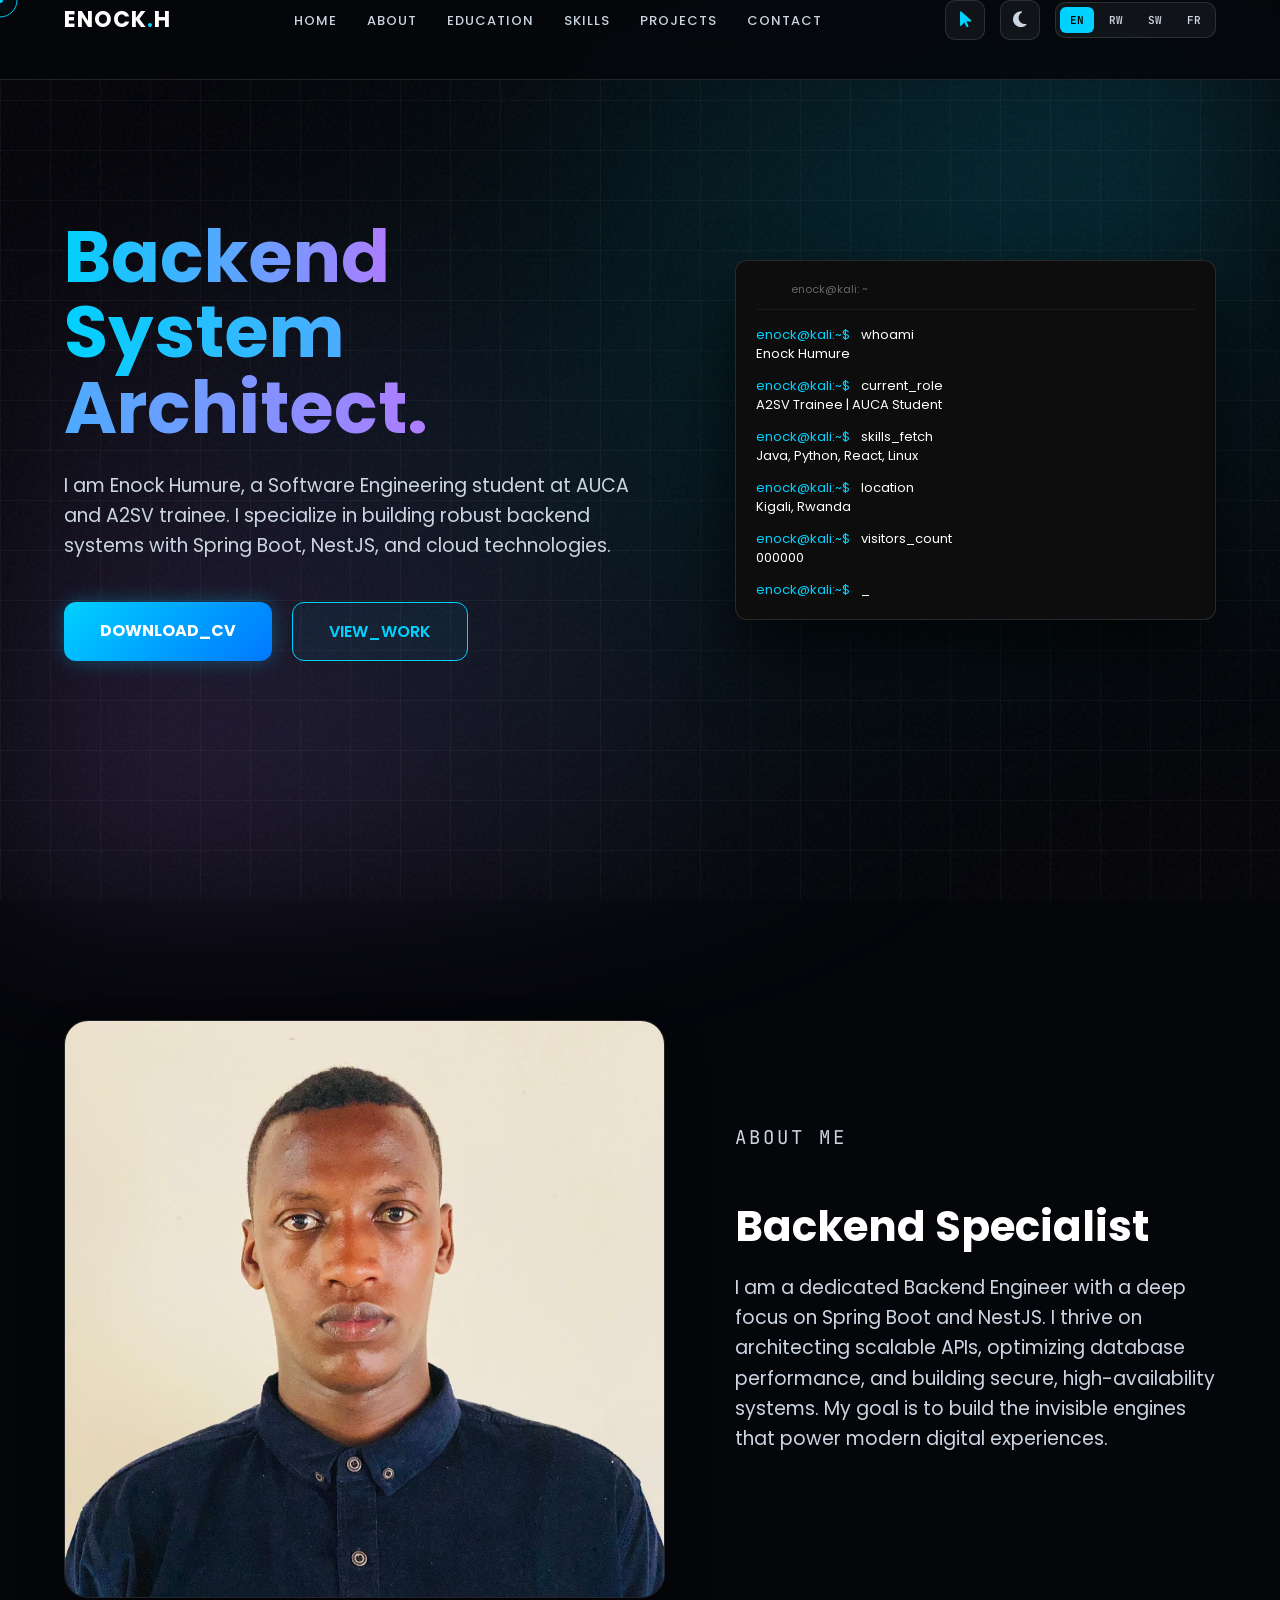
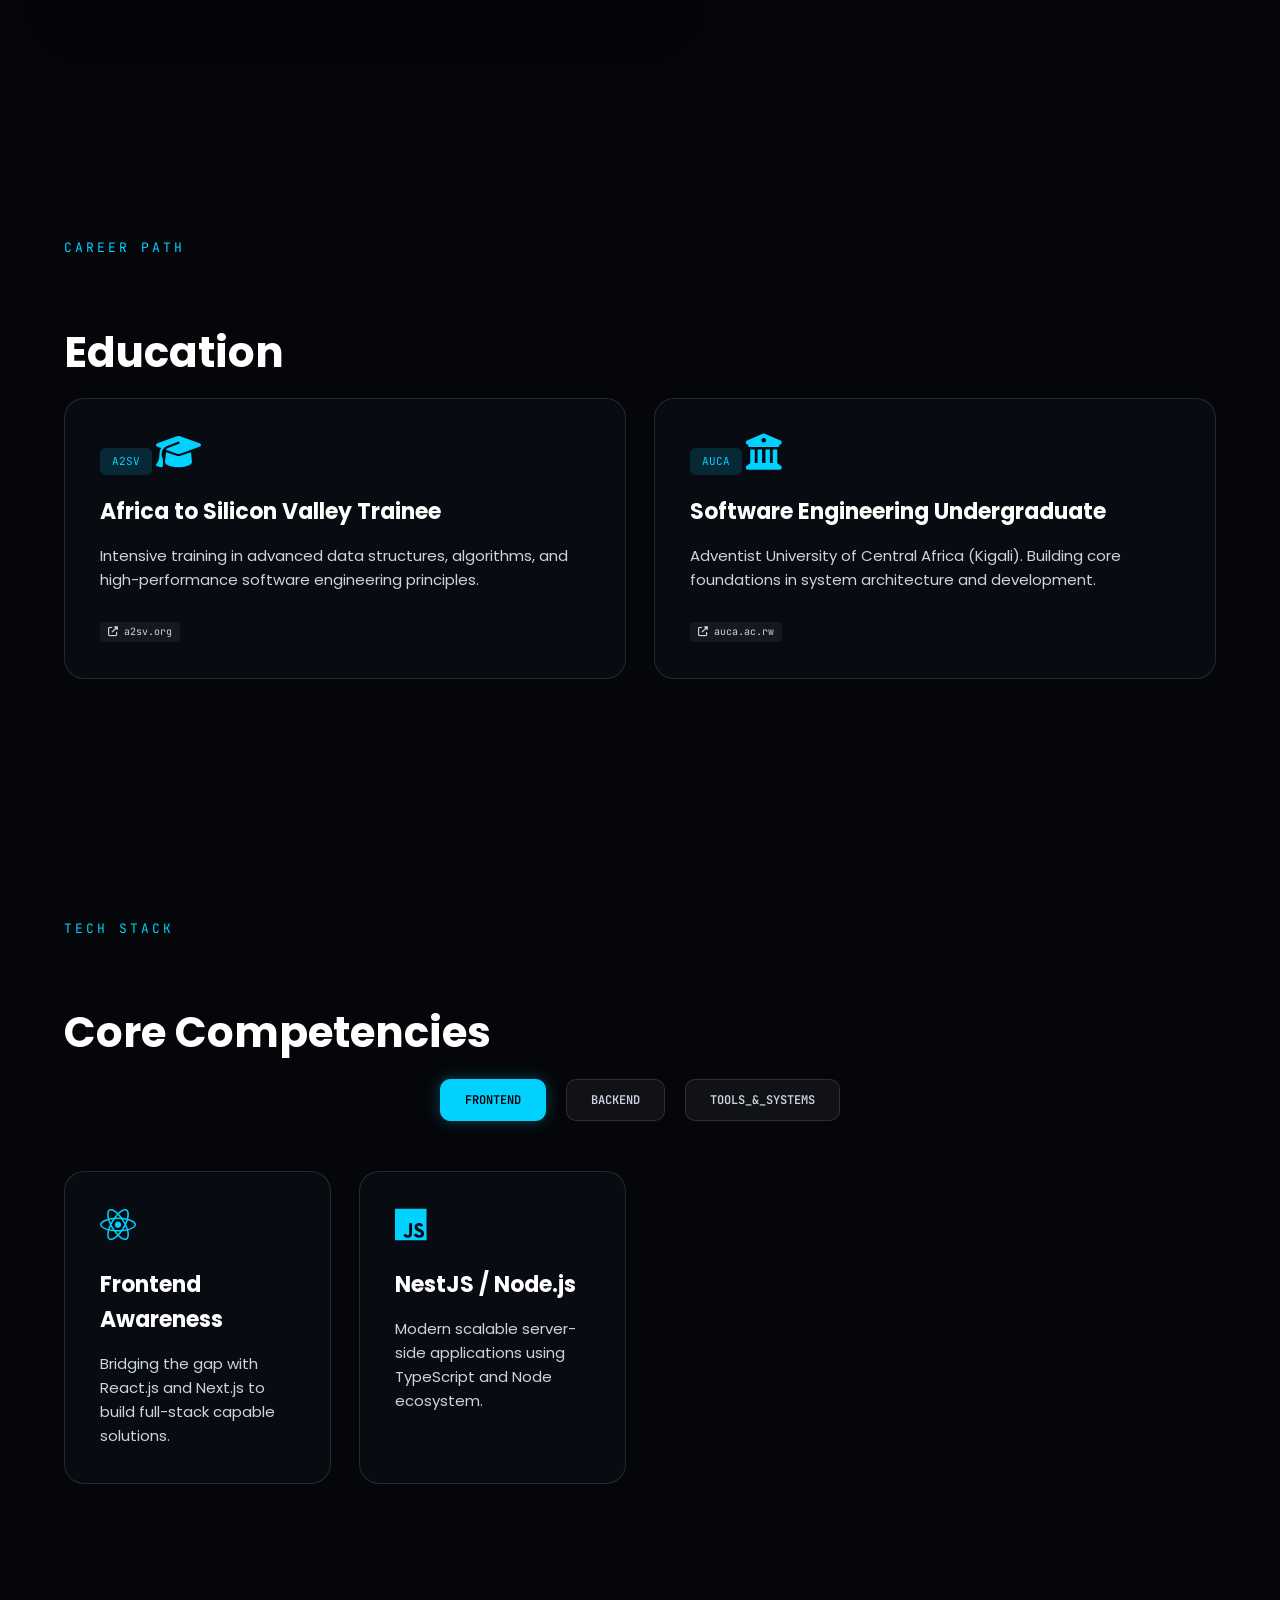
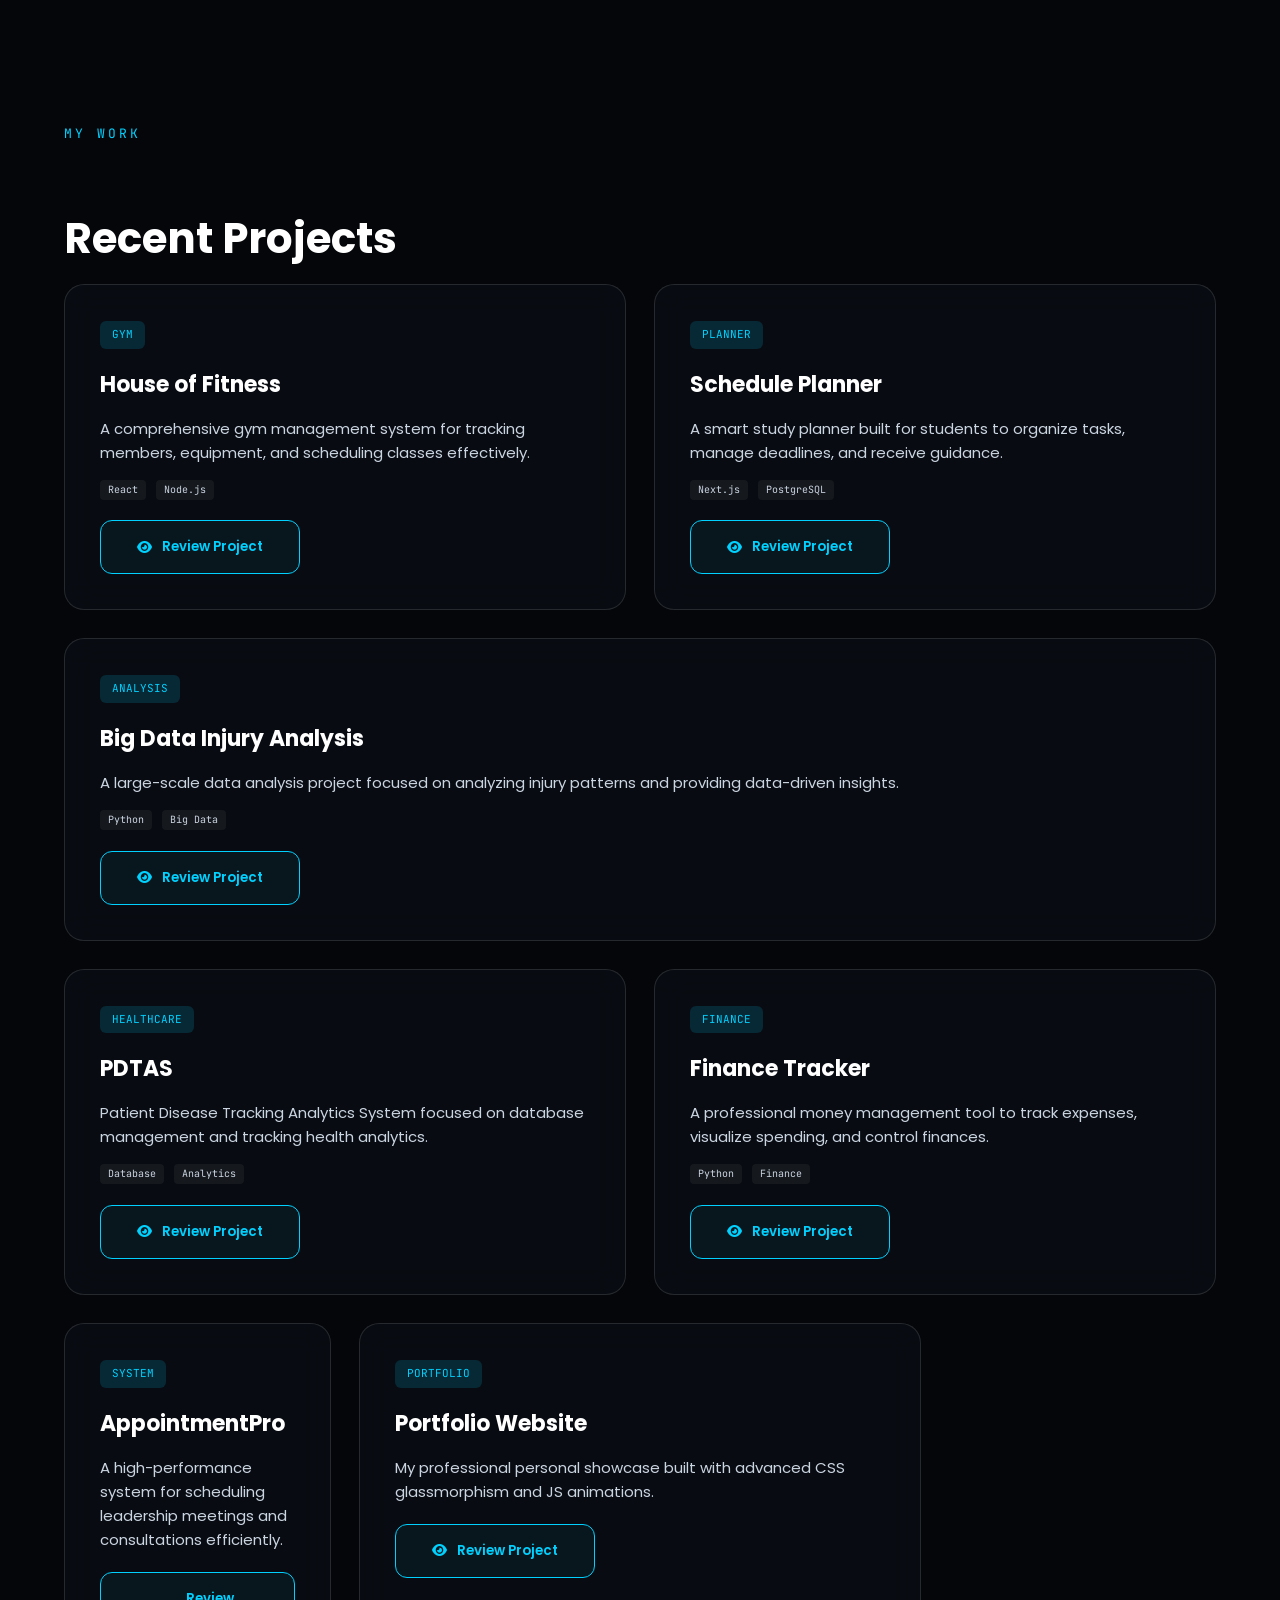
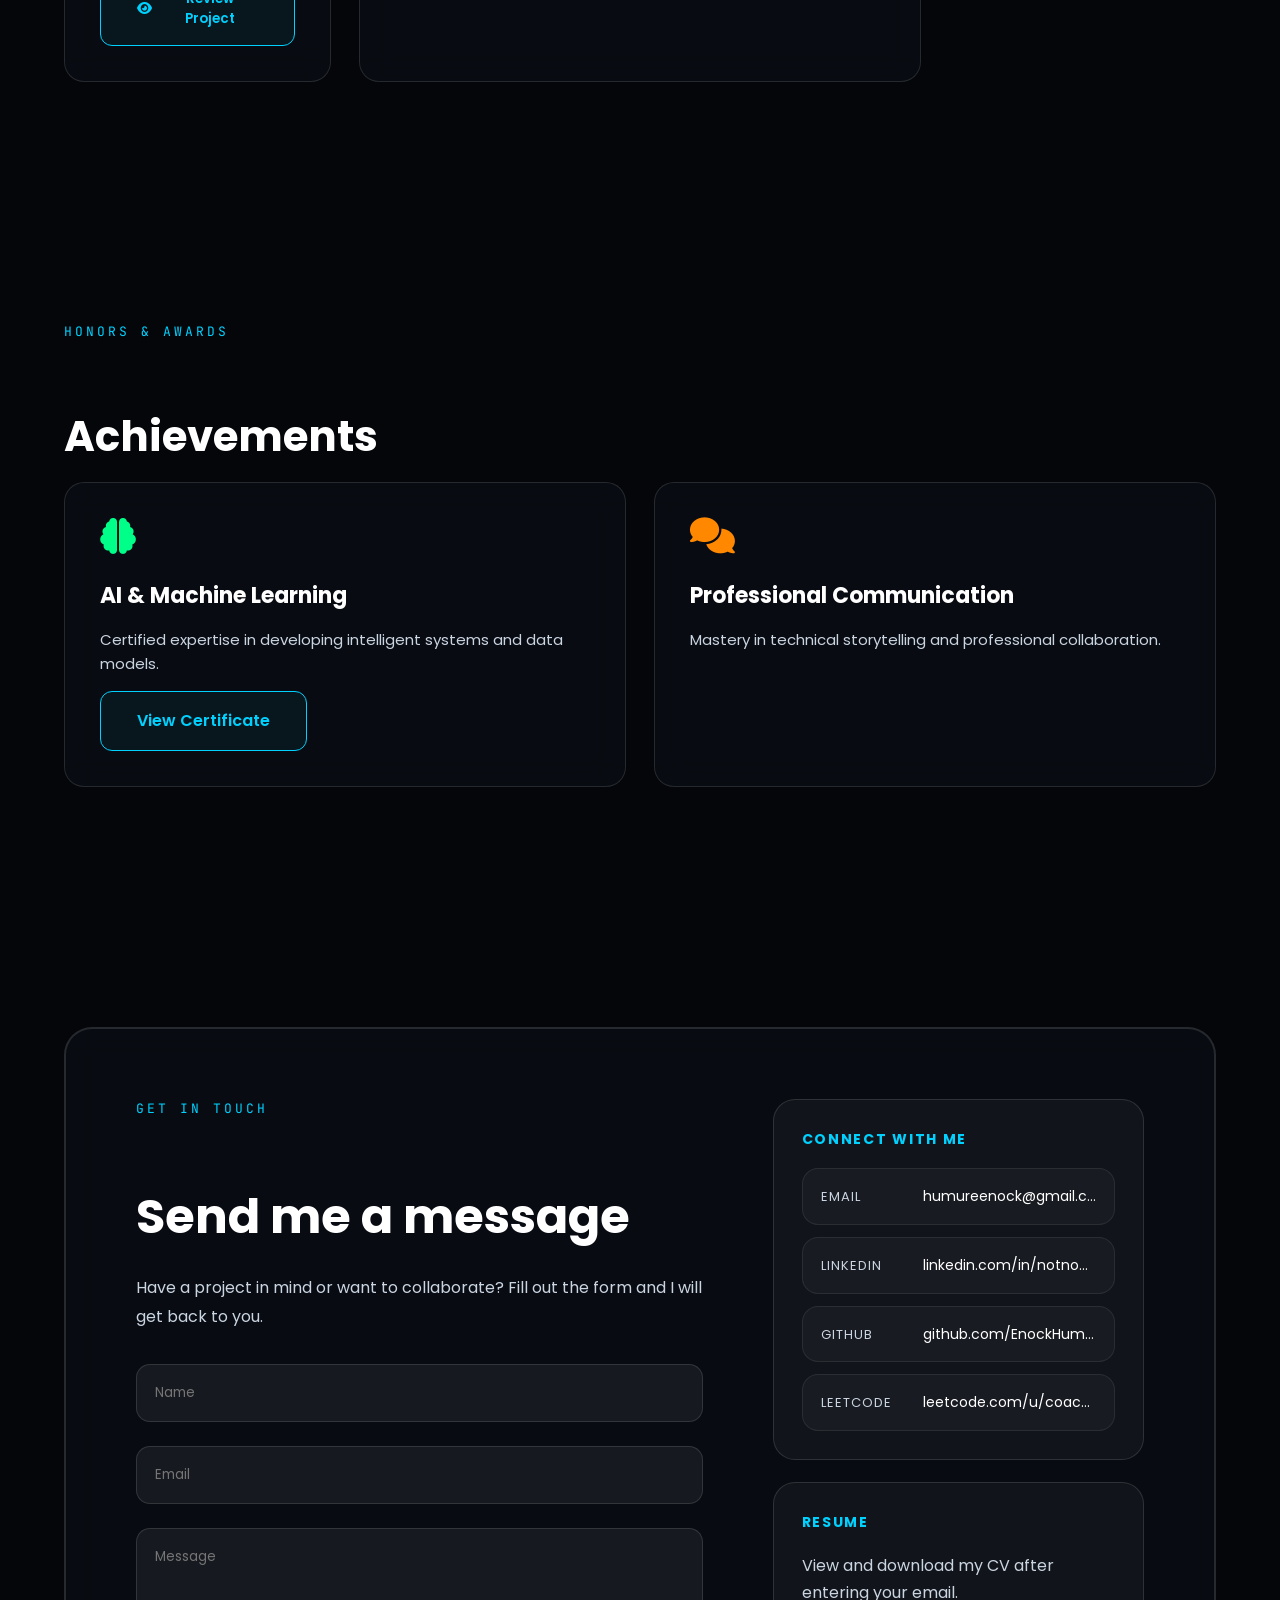
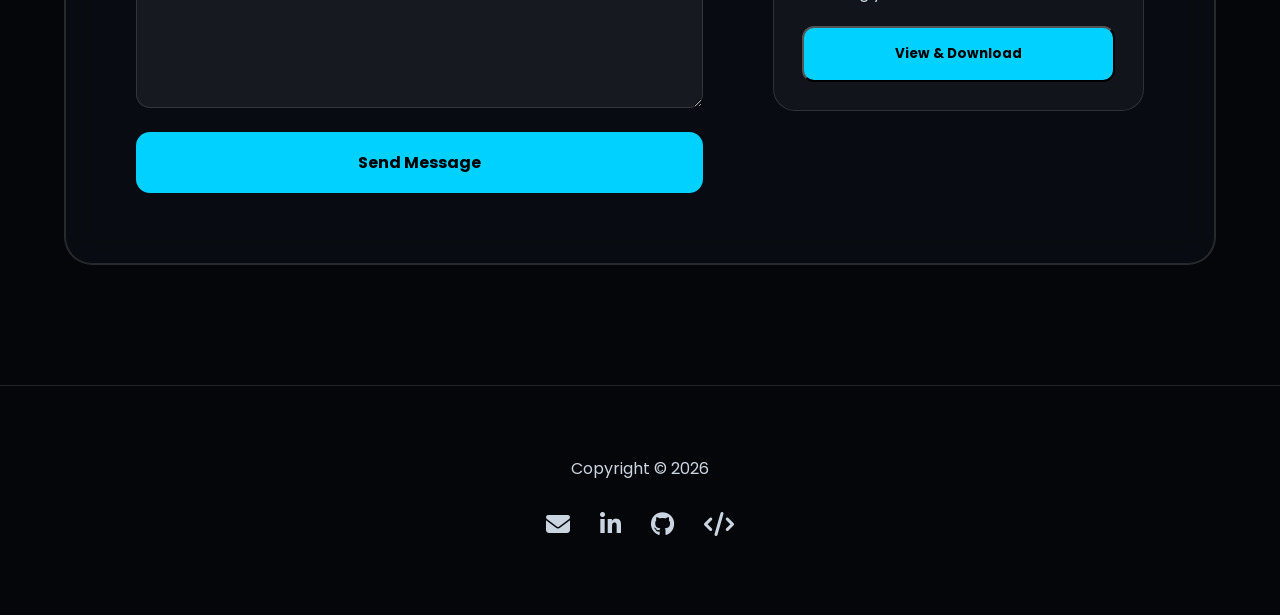
==== commit 30e5134e: "change for the contact part and" ====
--- a/index.html
+++ b/index.html
@@ -356,17 +356,21 @@
                     <div class="contact-card">
                         <p class="contact-card-label" data-i18n="contact_connect_label">Connect with me</p>
                         <div class="contact-list">
-                            <a href="mailto:abdulhamidhayredin94@gmail.com" class="contact-list-item">
+                            <a href="mailto:humureenock@gmail.com" class="contact-list-item">
                                 <span class="contact-list-key" data-i18n="contact_email_label">Email</span>
-                                <span class="contact-list-value">abdulhamidhayredin94@gmail.com</span>
+                                <span class="contact-list-value">humureenock@gmail.com</span>
                             </a>
-                            <a href="https://linkedin.com/in/ibnu-asma" target="_blank" rel="noopener noreferrer" class="contact-list-item">
+                            <a href="https://www.linkedin.com/in/notnow134234?utm_source=share&utm_campaign=share_via&utm_content=profile&utm_medium=ios_app" target="_blank" rel="noopener noreferrer" class="contact-list-item">
                                 <span class="contact-list-key">LinkedIn</span>
-                                <span class="contact-list-value">linkedin.com/in/ibnu-asma</span>
+                                <span class="contact-list-value">linkedin.com/in/notnow134234</span>
                             </a>
-                            <a href="https://github.com/ibnu-asma" target="_blank" rel="noopener noreferrer" class="contact-list-item">
+                            <a href="https://github.com/EnockHumure" target="_blank" rel="noopener noreferrer" class="contact-list-item">
                                 <span class="contact-list-key">GitHub</span>
-                                <span class="contact-list-value">github.com/ibnu-asma</span>
+                                <span class="contact-list-value">github.com/EnockHumure</span>
+                            </a>
+                            <a href="https://leetcode.com/u/coach_Humure/" target="_blank" rel="noopener noreferrer" class="contact-list-item">
+                                <span class="contact-list-key">LeetCode</span>
+                                <span class="contact-list-value">leetcode.com/u/coach_Humure</span>
                             </a>
                         </div>
                     </div>
@@ -383,11 +387,11 @@
     <footer>
         <div class="container">
             <p data-i18n="footer_copy">Copyright © 2026</p>
-            <div style="margin-top: 25px; display: flex; justify-content: center; gap: 30px;">
-                <a href="https://github.com/EnockHumure" style="color: var(--text-secondary); font-size: 24px;"><i class="fab fa-github"></i></a>
-                <a href="https://www.linkedin.com/in/notnow134234?utm_source=share&utm_campaign=share_via&utm_content=profile&utm_medium=ios_app" style="color: var(--text-secondary); font-size: 24px;"><i class="fab fa-linkedin-in"></i></a>
-                <a href="https://leetcode.com/u/coach_Humure/" style="color: var(--text-secondary); font-size: 24px;"><i class="fas fa-code"></i></a>
-                <a href="https://x.com/cyamatara_1?s=11" style="color: var(--text-secondary); font-size: 24px;"><i class="fab fa-twitter"></i></a>
+            <div class="footer-social">
+                <a href="mailto:humureenock@gmail.com" aria-label="Email"><i class="fas fa-envelope"></i></a>
+                <a href="https://www.linkedin.com/in/notnow134234?utm_source=share&utm_campaign=share_via&utm_content=profile&utm_medium=ios_app" target="_blank" rel="noopener noreferrer" aria-label="LinkedIn"><i class="fab fa-linkedin-in"></i></a>
+                <a href="https://github.com/EnockHumure" target="_blank" rel="noopener noreferrer" aria-label="GitHub"><i class="fab fa-github"></i></a>
+                <a href="https://leetcode.com/u/coach_Humure/" target="_blank" rel="noopener noreferrer" aria-label="LeetCode"><i class="fas fa-code"></i></a>
             </div>
         </div>
     </footer>
--- a/style.css
+++ b/style.css
@@ -672,12 +672,14 @@
 
 .contact-list {
     display: grid;
-    gap: 14px;
+    gap: 12px;
 }
 
 .contact-list-item {
     display: grid;
-    gap: 4px;
+    grid-template-columns: 88px minmax(0, 1fr);
+    align-items: center;
+    gap: 14px;
     padding: 16px 18px;
     border-radius: 16px;
     border: 1px solid rgba(255,255,255,0.08);
@@ -698,12 +700,15 @@
     text-transform: uppercase;
     letter-spacing: 0.08em;
     color: var(--text-secondary);
+    padding-top: 2px;
 }
 
 .contact-list-value {
-    font-size: 15px;
-    line-height: 1.6;
-    word-break: break-word;
+    font-size: 14px;
+    line-height: 1.35;
+    white-space: nowrap;
+    overflow: hidden;
+    text-overflow: ellipsis;
 }
 
 .resume-card-copy {
@@ -719,6 +724,25 @@
 
 /* ====================== FOOTER ====================== */
 footer { padding: 70px 0; border-top: 1.5px solid var(--border-glass); text-align: center; color: var(--text-secondary); }
+
+.footer-social {
+    margin-top: 25px;
+    display: flex;
+    justify-content: center;
+    gap: 30px;
+    flex-wrap: wrap;
+}
+
+.footer-social a {
+    color: var(--text-secondary);
+    font-size: 24px;
+    transition: color 0.25s ease, transform 0.25s ease;
+}
+
+.footer-social a:hover {
+    color: var(--accent-blue);
+    transform: translateY(-2px);
+}
 
 /* ====================== PROJECT MODAL ENHANCEMENTS ====================== */
 .project-modal-content {
@@ -881,6 +905,8 @@
     .contact-form .full { grid-column: span 1; }
     .contact-section-copy h2 { font-size: 34px; }
     .contact-card { padding: 22px; }
+    .contact-list-item { grid-template-columns: 1fr; gap: 6px; align-items: start; }
+    .contact-list-value { white-space: normal; overflow: visible; text-overflow: clip; }
     
     .hero { padding-top: 80px; }
     .container { width: 92%; }
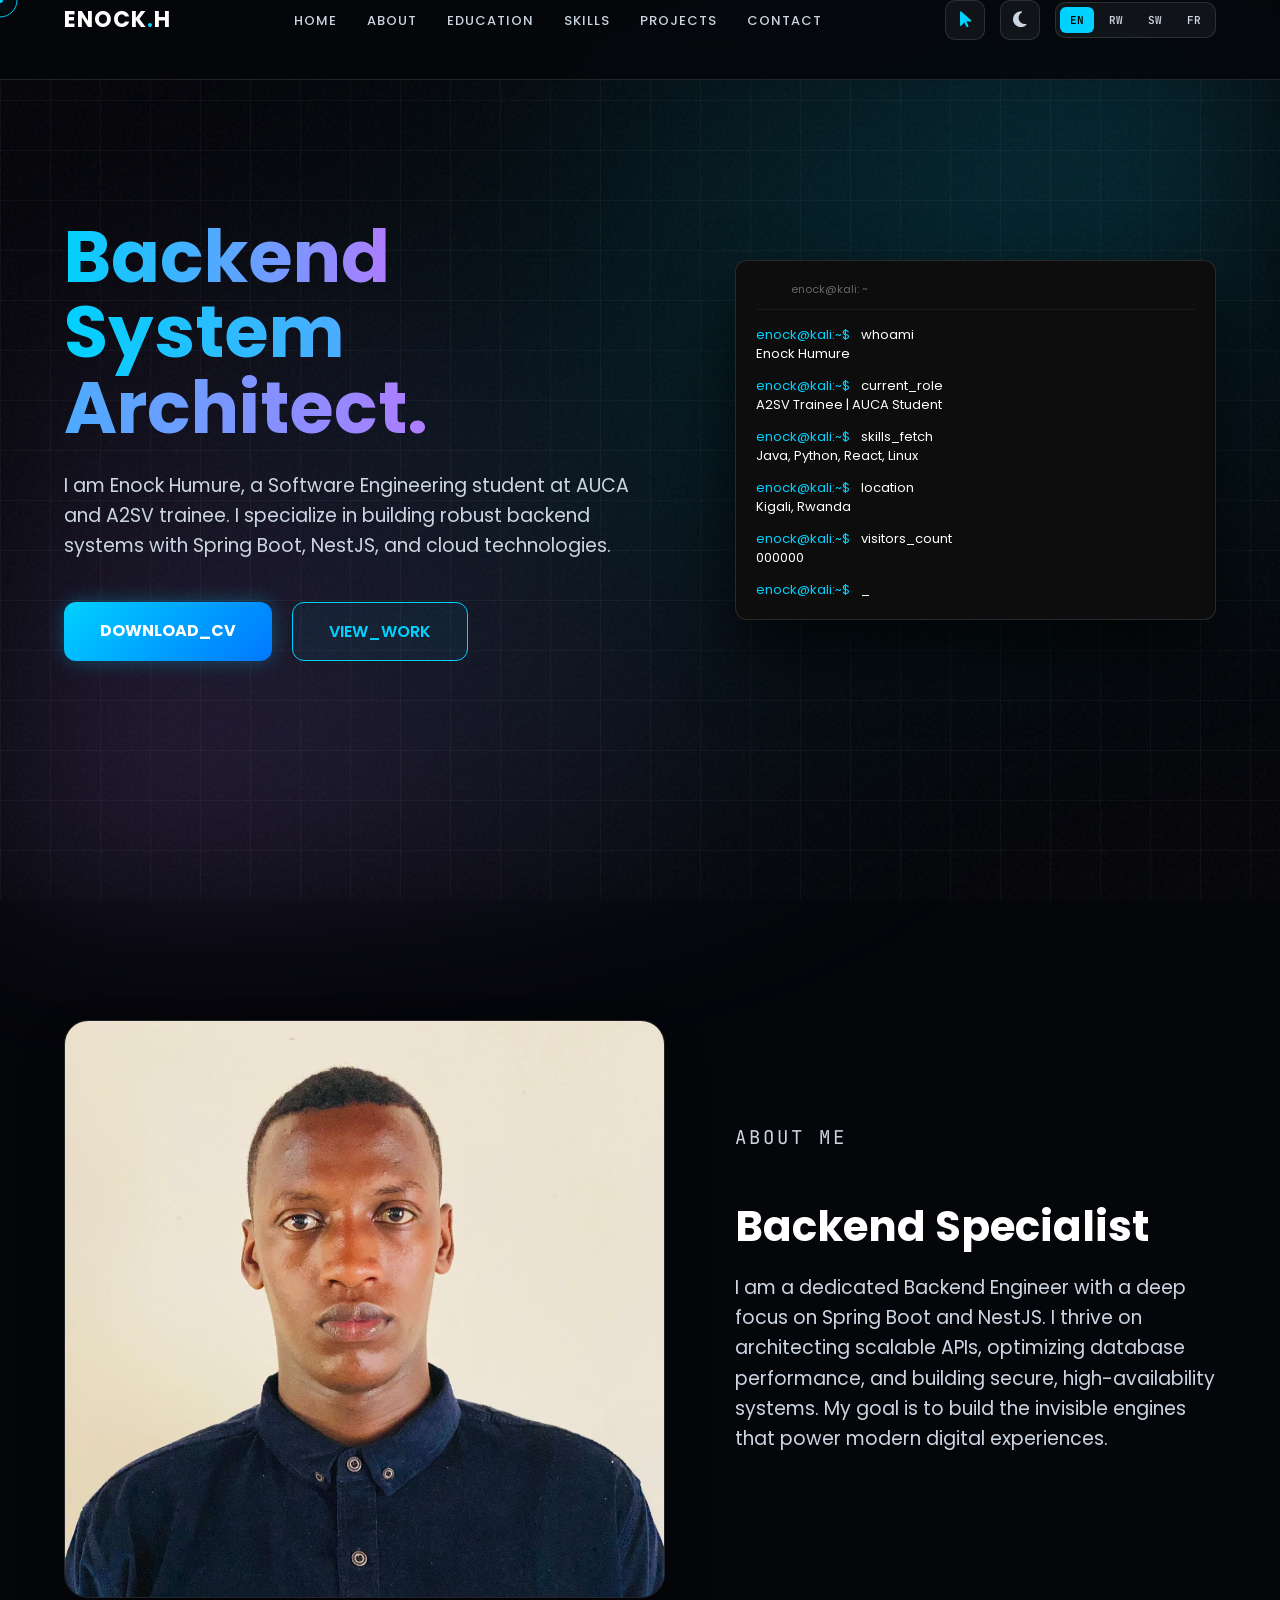
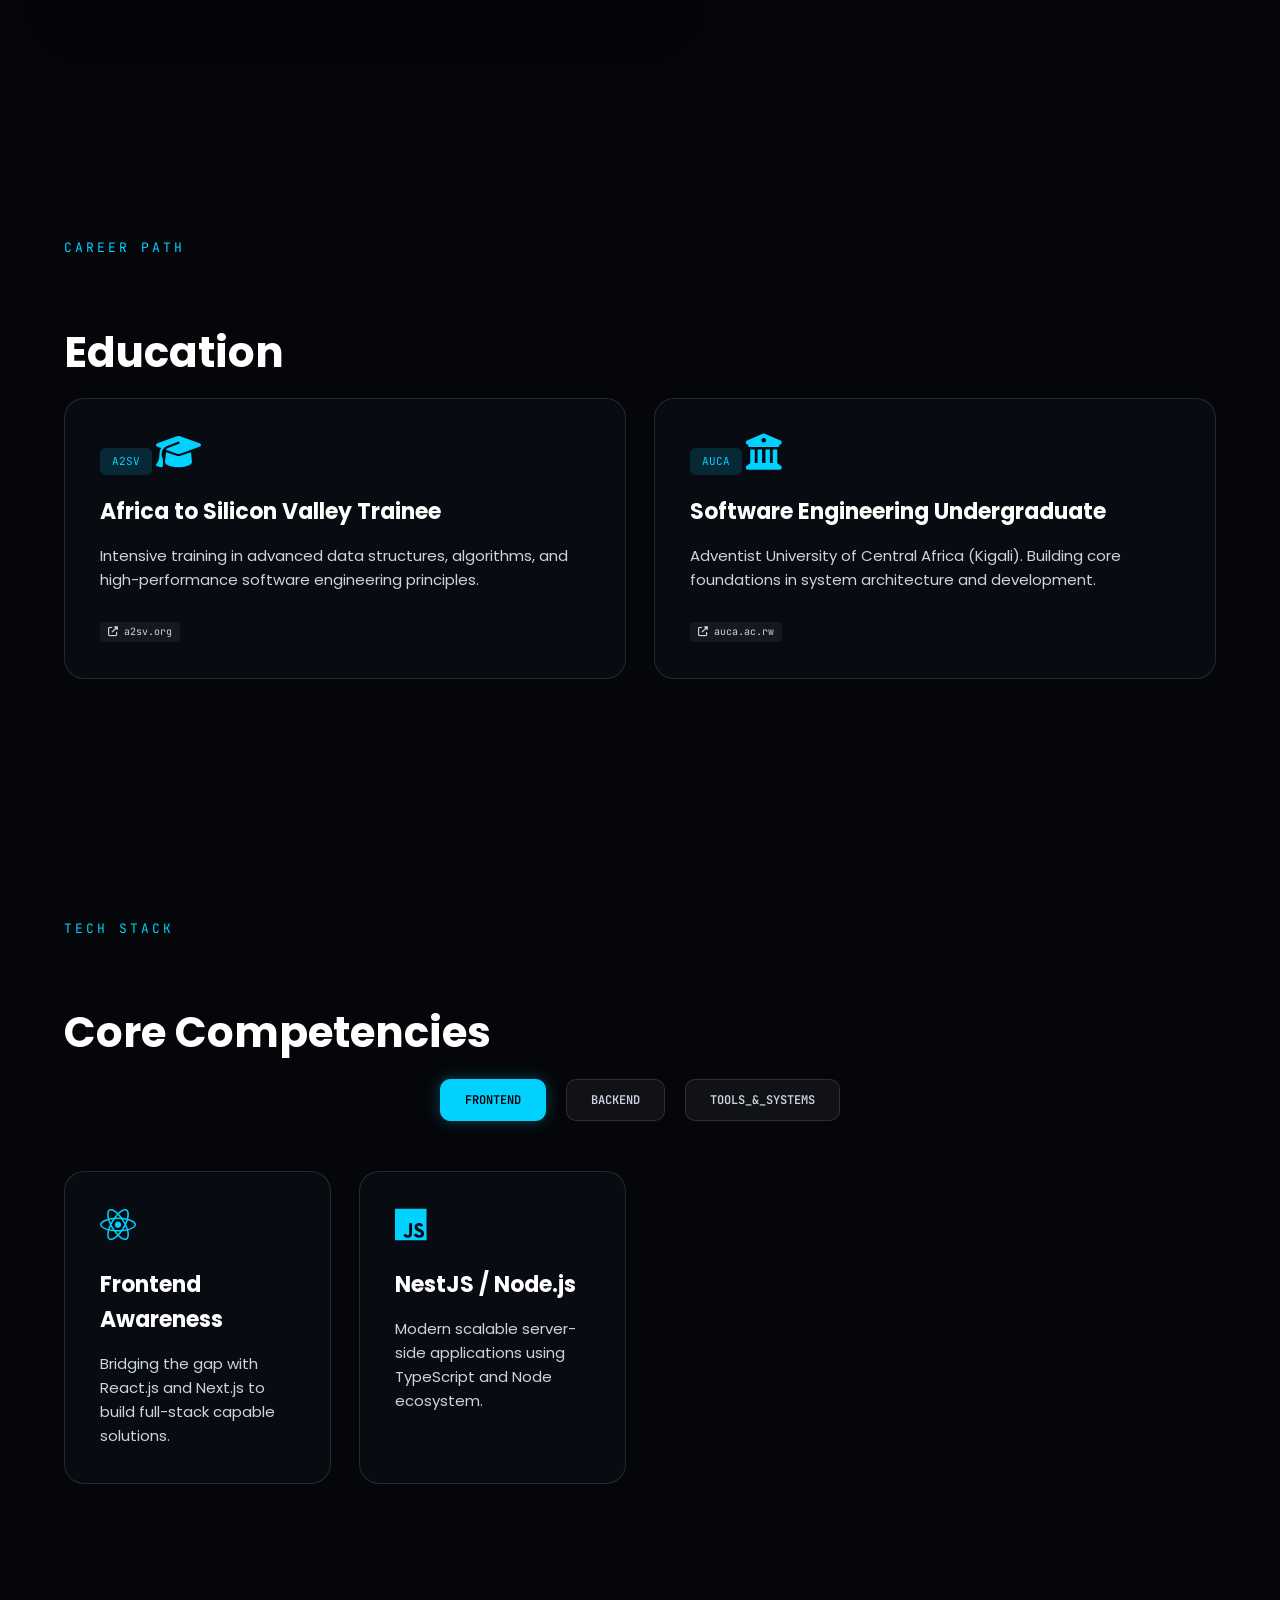
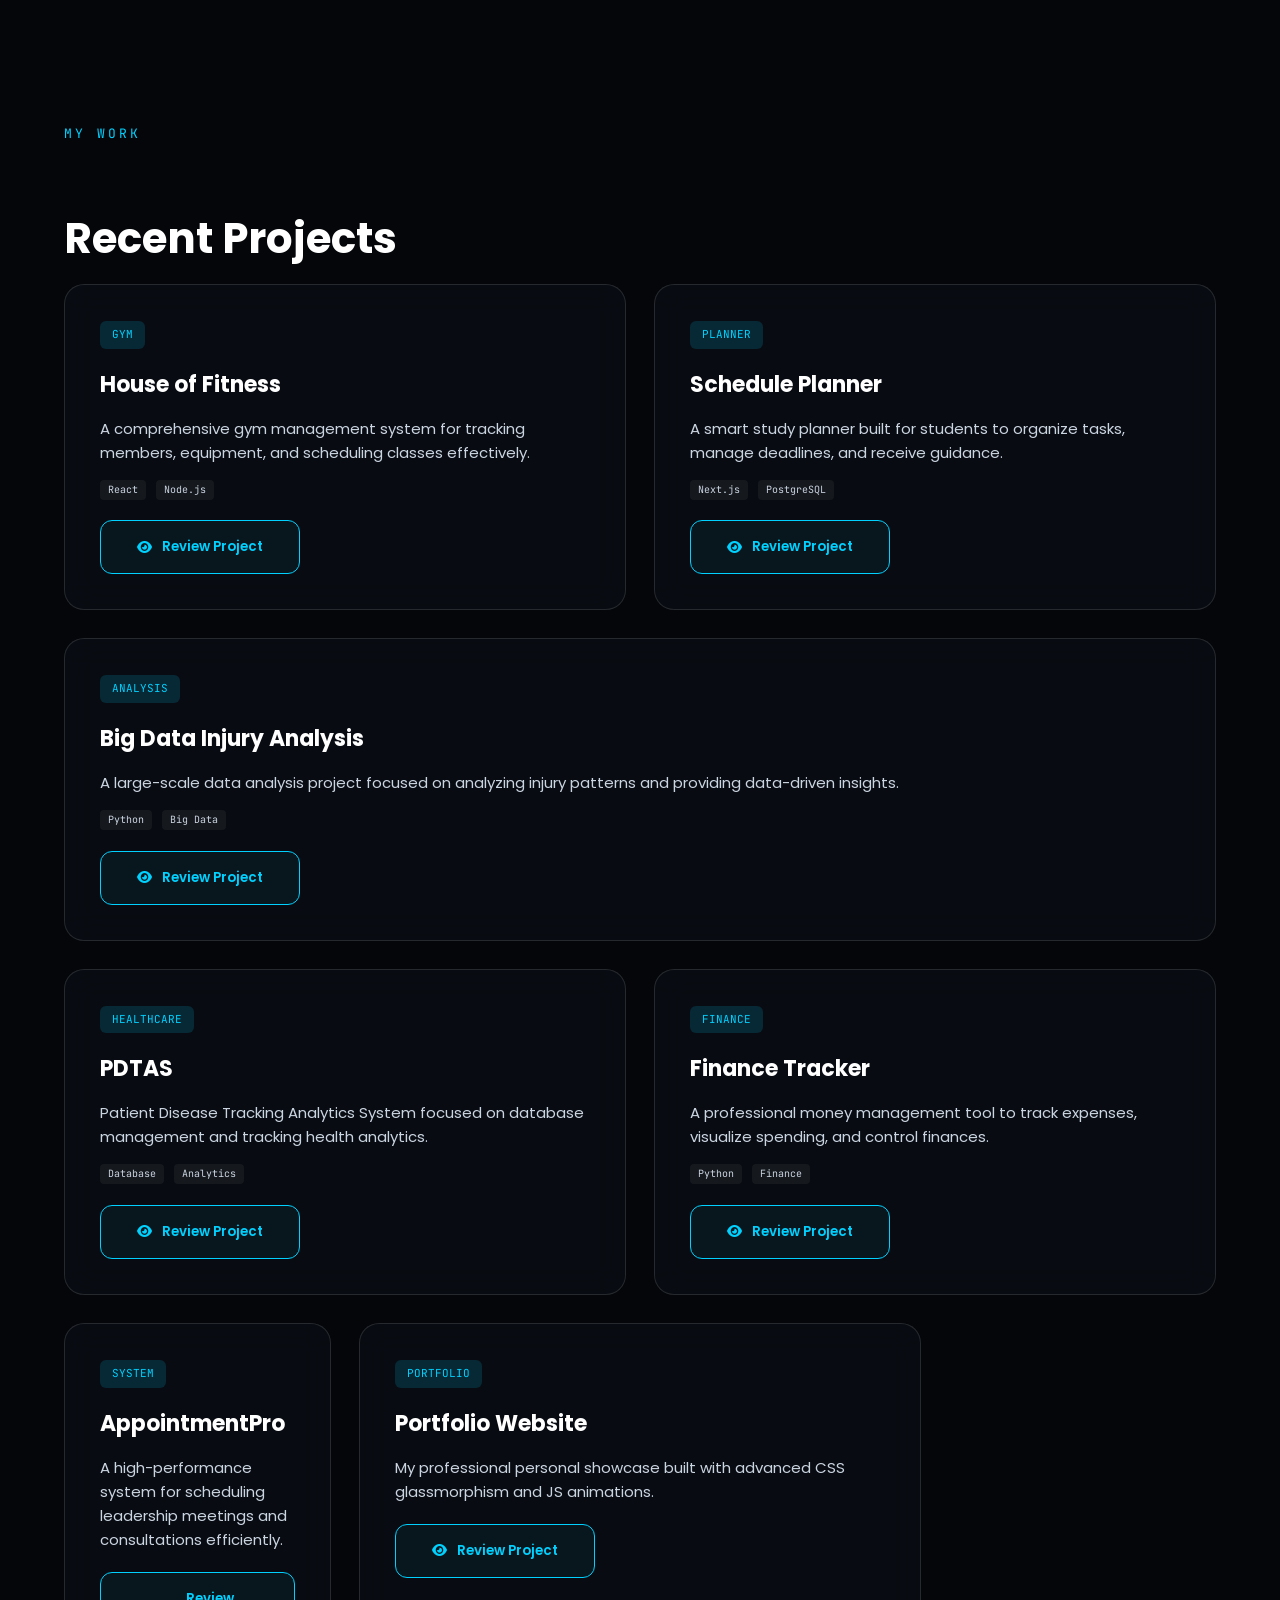
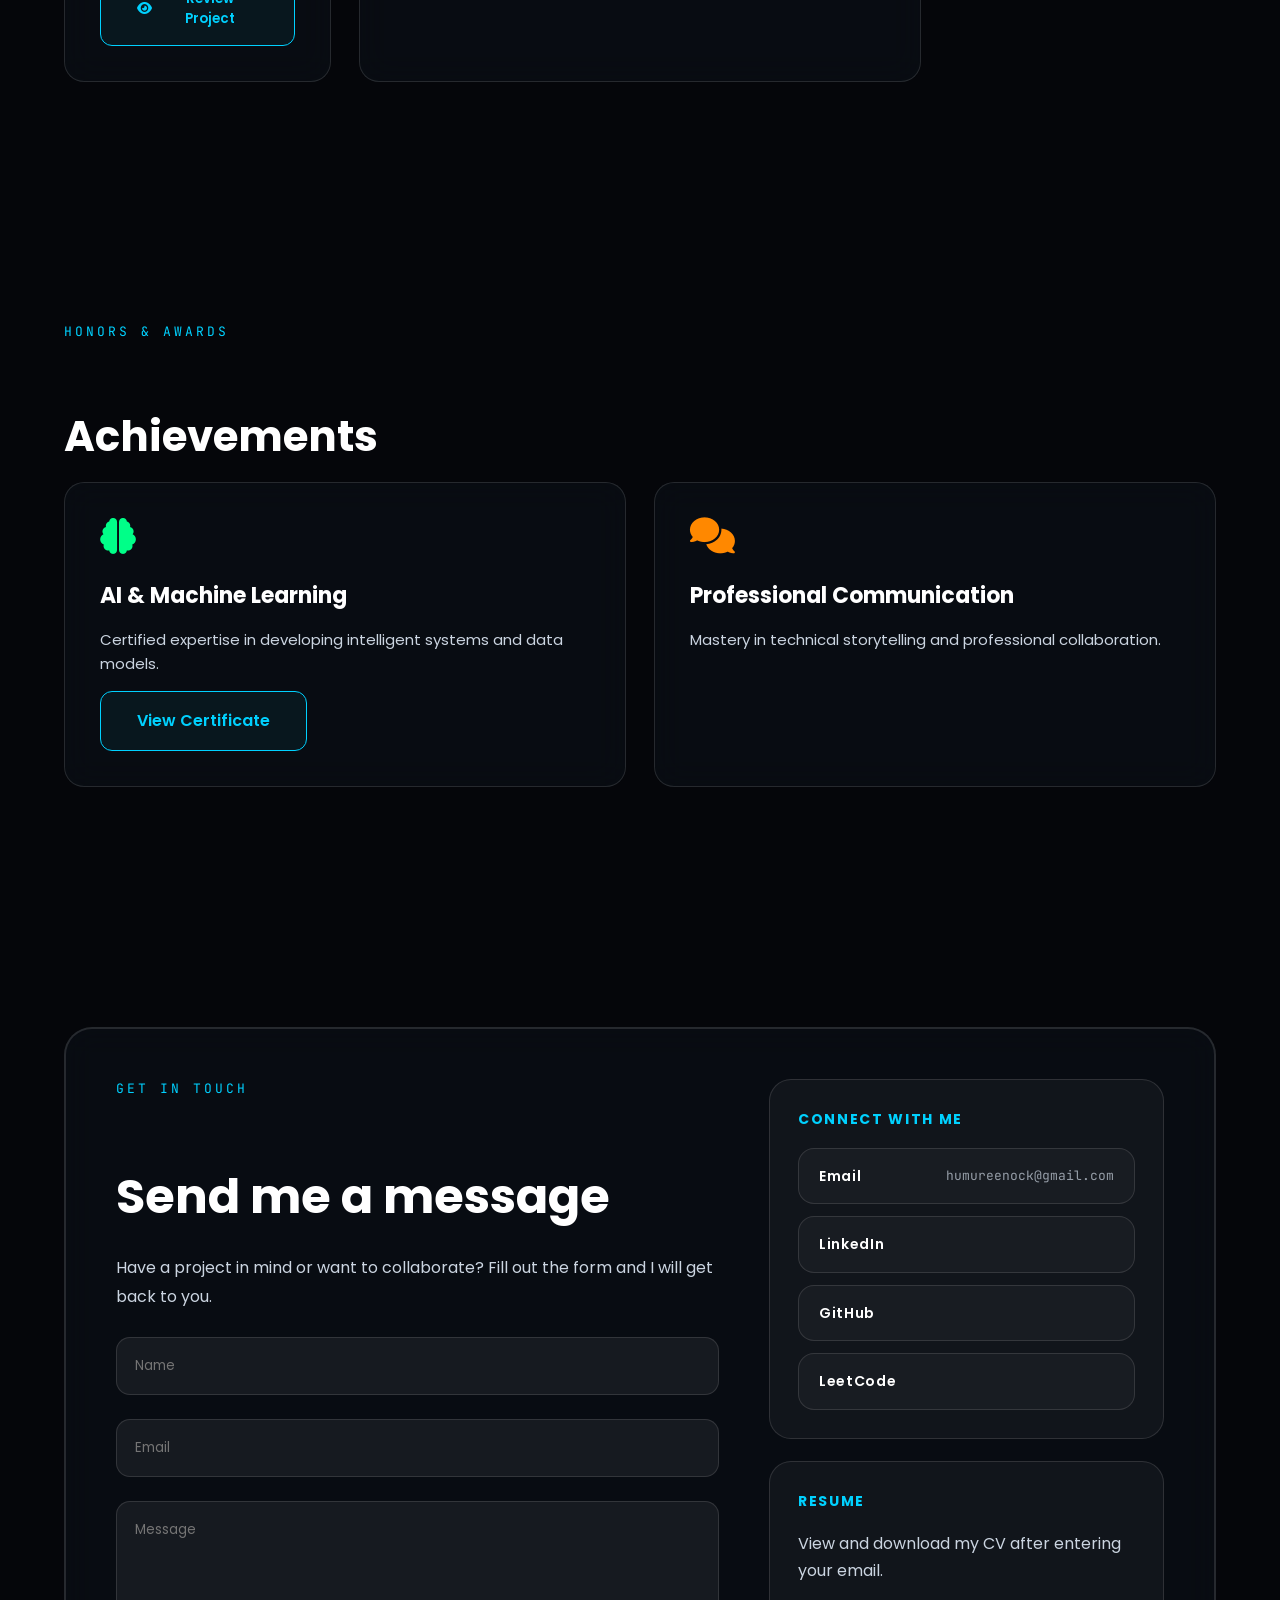
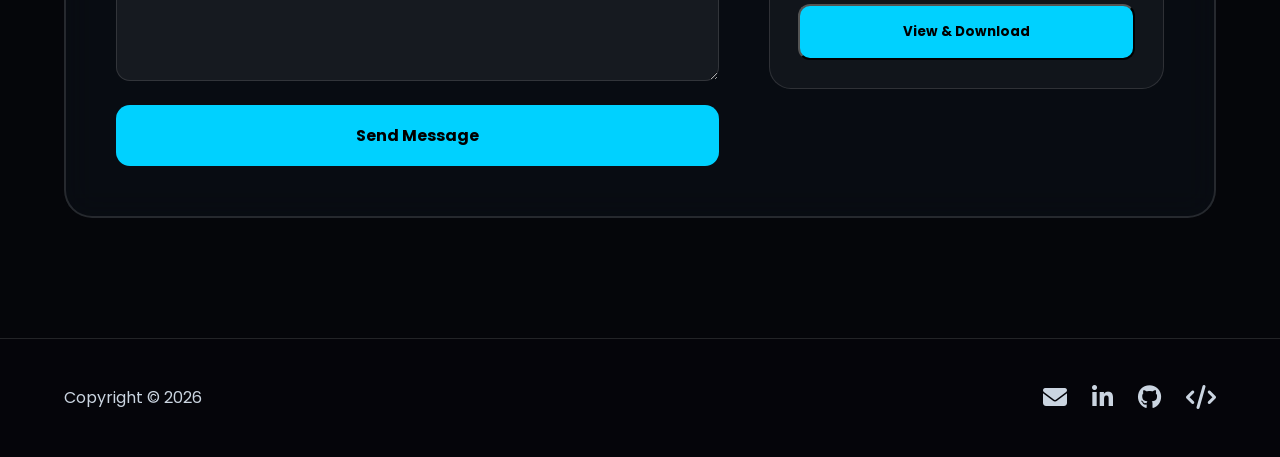
==== commit e3118dd8: "the commit for contact agai" ====
--- a/index.html
+++ b/index.html
@@ -362,15 +362,12 @@
                             </a>
                             <a href="https://www.linkedin.com/in/notnow134234?utm_source=share&utm_campaign=share_via&utm_content=profile&utm_medium=ios_app" target="_blank" rel="noopener noreferrer" class="contact-list-item">
                                 <span class="contact-list-key">LinkedIn</span>
-                                <span class="contact-list-value">linkedin.com/in/notnow134234</span>
                             </a>
                             <a href="https://github.com/EnockHumure" target="_blank" rel="noopener noreferrer" class="contact-list-item">
                                 <span class="contact-list-key">GitHub</span>
-                                <span class="contact-list-value">github.com/EnockHumure</span>
                             </a>
                             <a href="https://leetcode.com/u/coach_Humure/" target="_blank" rel="noopener noreferrer" class="contact-list-item">
                                 <span class="contact-list-key">LeetCode</span>
-                                <span class="contact-list-value">leetcode.com/u/coach_Humure</span>
                             </a>
                         </div>
                     </div>
@@ -386,7 +383,7 @@
 
     <footer>
         <div class="container">
-            <p data-i18n="footer_copy">Copyright © 2026</p>
+            <p data-i18n="footer_copy">Copyright © 2026 Enock Humure</p>
             <div class="footer-social">
                 <a href="mailto:humureenock@gmail.com" aria-label="Email"><i class="fas fa-envelope"></i></a>
                 <a href="https://www.linkedin.com/in/notnow134234?utm_source=share&utm_campaign=share_via&utm_content=profile&utm_medium=ios_app" target="_blank" rel="noopener noreferrer" aria-label="LinkedIn"><i class="fab fa-linkedin-in"></i></a>
--- a/style.css
+++ b/style.css
@@ -619,16 +619,16 @@
     backdrop-filter: var(--glass-blur);
     border: 2px solid var(--border-glass);
     border-radius: 28px;
-    padding: 70px;
+    padding: 50px;
     display: grid;
     grid-template-columns: minmax(0, 1.45fr) minmax(300px, 0.95fr);
-    gap: 70px;
+    gap: 50px;
     align-items: start;
 }
 
 .contact-panel {
     display: grid;
-    gap: 32px;
+    gap: 25px;
 }
 
 .contact-section-copy h2 {
@@ -676,39 +676,37 @@
 }
 
 .contact-list-item {
-    display: grid;
-    grid-template-columns: 88px minmax(0, 1fr);
+    display: flex;
+    justify-content: space-between;
     align-items: center;
-    gap: 14px;
-    padding: 16px 18px;
+    padding: 16px 20px;
     border-radius: 16px;
-    border: 1px solid rgba(255,255,255,0.08);
-    background: rgba(255,255,255,0.03);
+    border: 1.5px solid var(--border-glass);
+    background: rgba(255, 255, 255, 0.03);
     color: var(--text-primary);
     text-decoration: none;
-    transition: transform 0.25s ease, border-color 0.25s ease, background 0.25s ease;
+    transition: all 0.3s cubic-bezier(0.4, 0, 0.2, 1);
 }
 
 .contact-list-item:hover {
-    transform: translateY(-2px);
-    border-color: rgba(0, 209, 255, 0.45);
-    background: rgba(255,255,255,0.06);
+    transform: translateX(8px);
+    border-color: var(--accent-blue);
+    background: rgba(0, 209, 255, 0.08);
+    box-shadow: 0 5px 15px rgba(0, 209, 255, 0.1);
 }
 
 .contact-list-key {
+    font-size: 14px;
+    font-weight: 600;
+    letter-spacing: 0.05em;
+    color: var(--text-primary);
+}
+
+.contact-list-value {
     font-size: 13px;
-    text-transform: uppercase;
-    letter-spacing: 0.08em;
-    color: var(--text-secondary);
-    padding-top: 2px;
-}
-
-.contact-list-value {
-    font-size: 14px;
-    line-height: 1.35;
-    white-space: nowrap;
-    overflow: hidden;
-    text-overflow: ellipsis;
+    color: var(--text-secondary);
+    opacity: 0.7;
+    font-family: var(--font-mono);
 }
 
 .resume-card-copy {
@@ -723,14 +721,22 @@
 }
 
 /* ====================== FOOTER ====================== */
-footer { padding: 70px 0; border-top: 1.5px solid var(--border-glass); text-align: center; color: var(--text-secondary); }
+footer { padding: 40px 0; border-top: 1.5px solid var(--border-glass); background: rgba(5, 6, 10, 0.8); }
+
+footer .container {
+    display: flex;
+    justify-content: space-between;
+    align-items: center;
+    flex-wrap: wrap;
+    gap: 20px;
+}
+
+footer p { margin: 0; color: var(--text-secondary); }
 
 .footer-social {
-    margin-top: 25px;
     display: flex;
     justify-content: center;
-    gap: 30px;
-    flex-wrap: wrap;
+    gap: 25px;
 }
 
 .footer-social a {
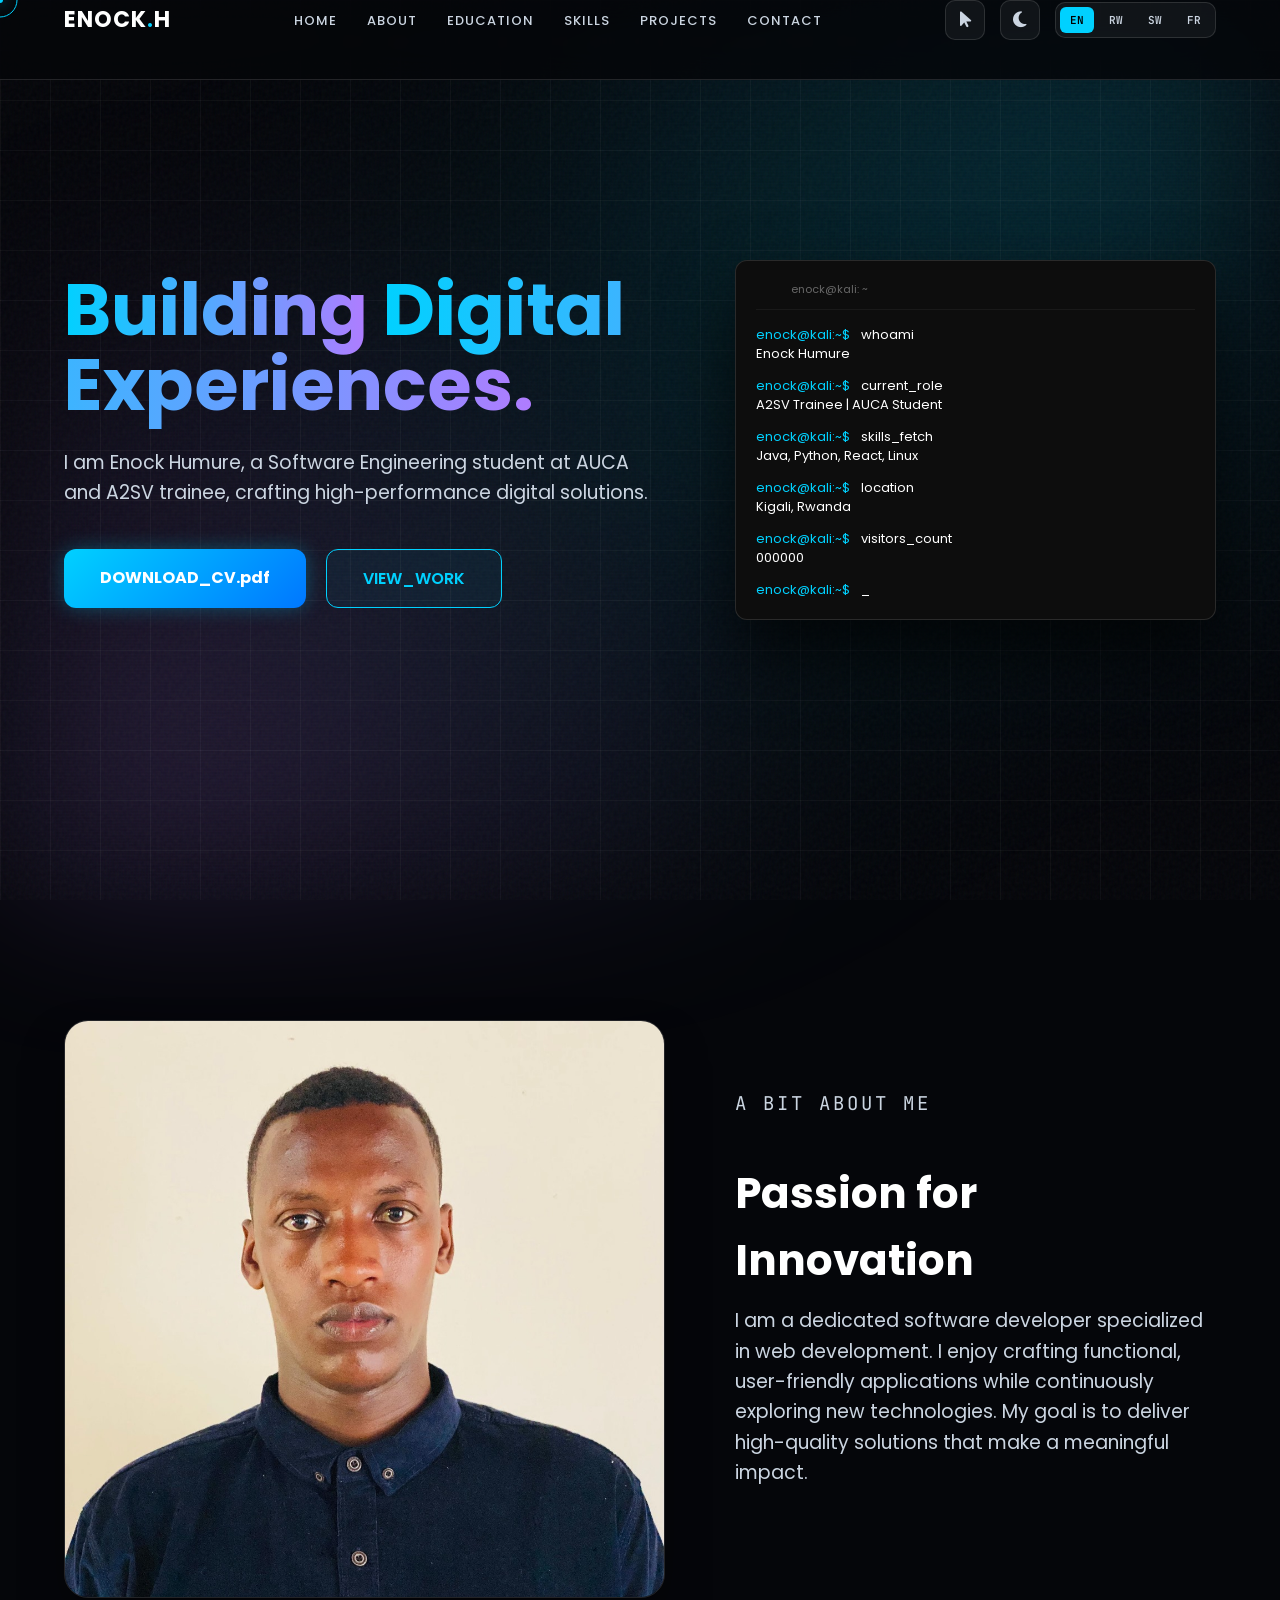
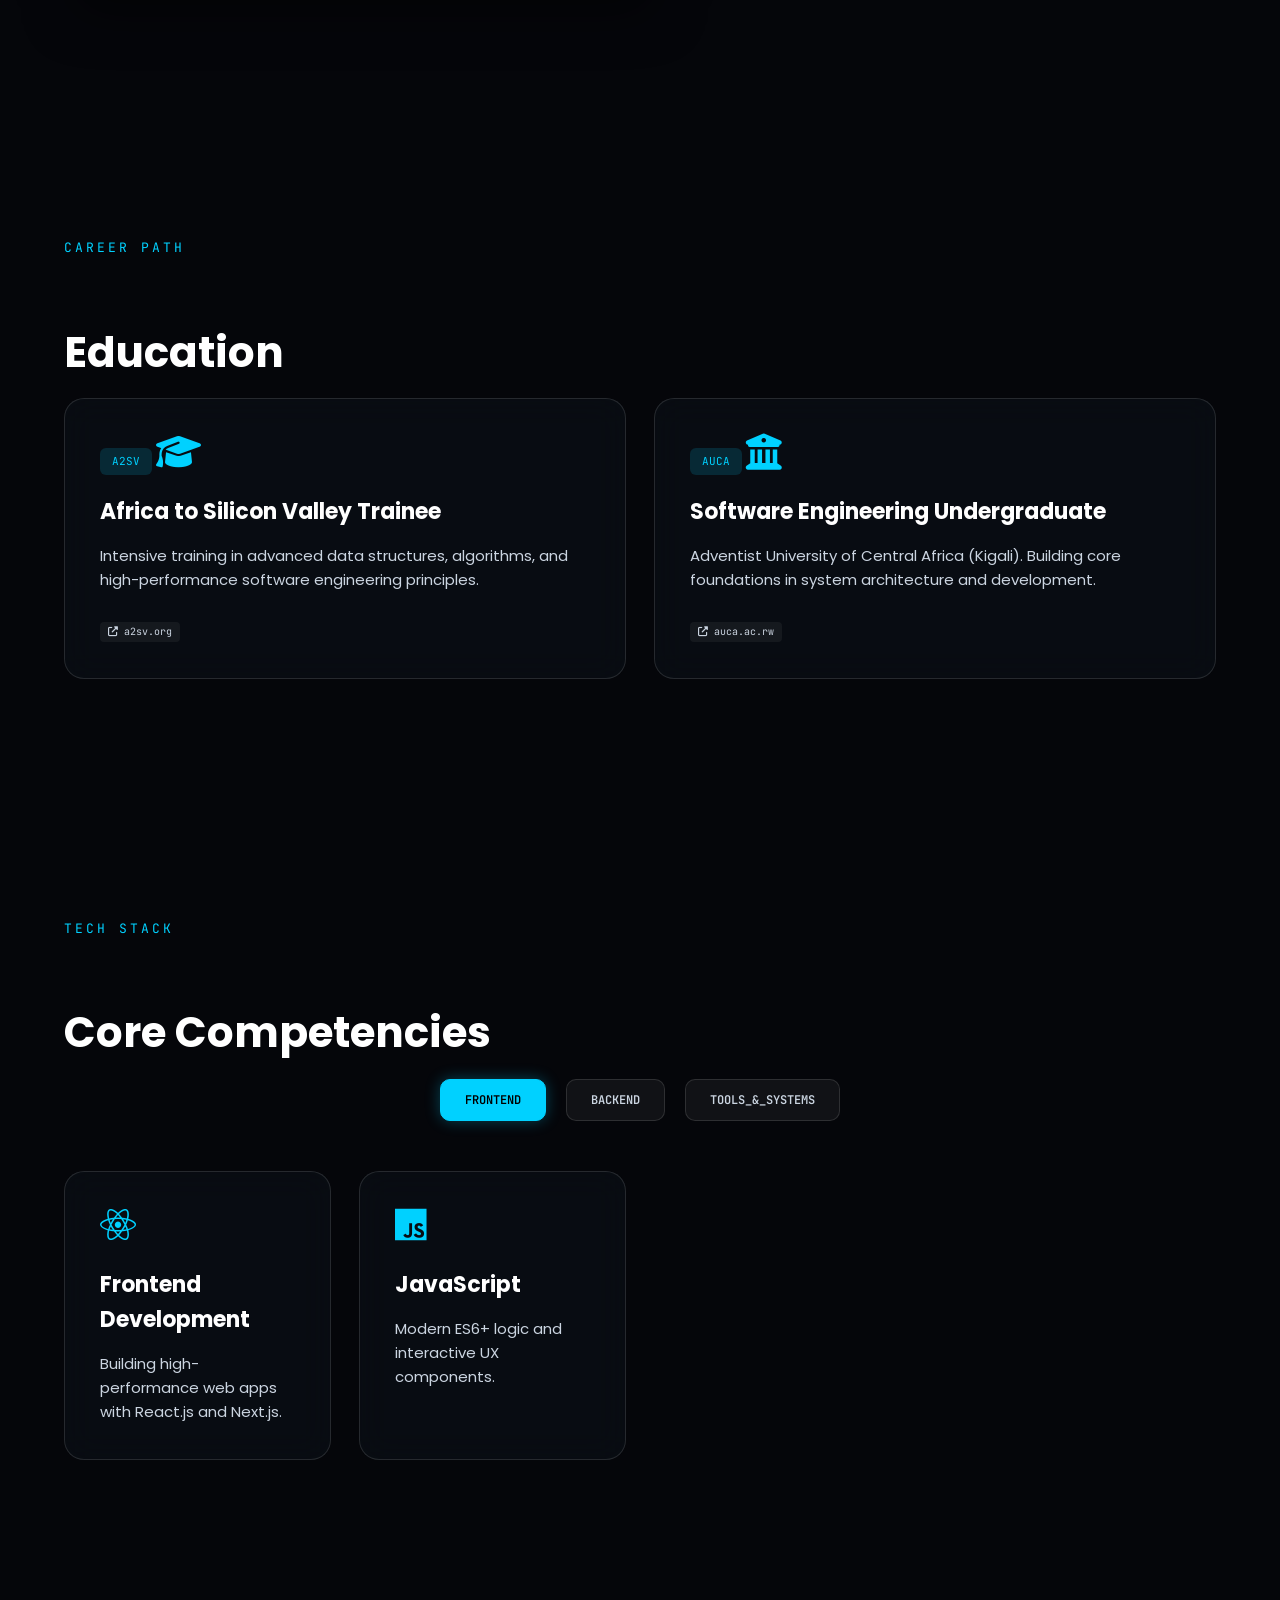
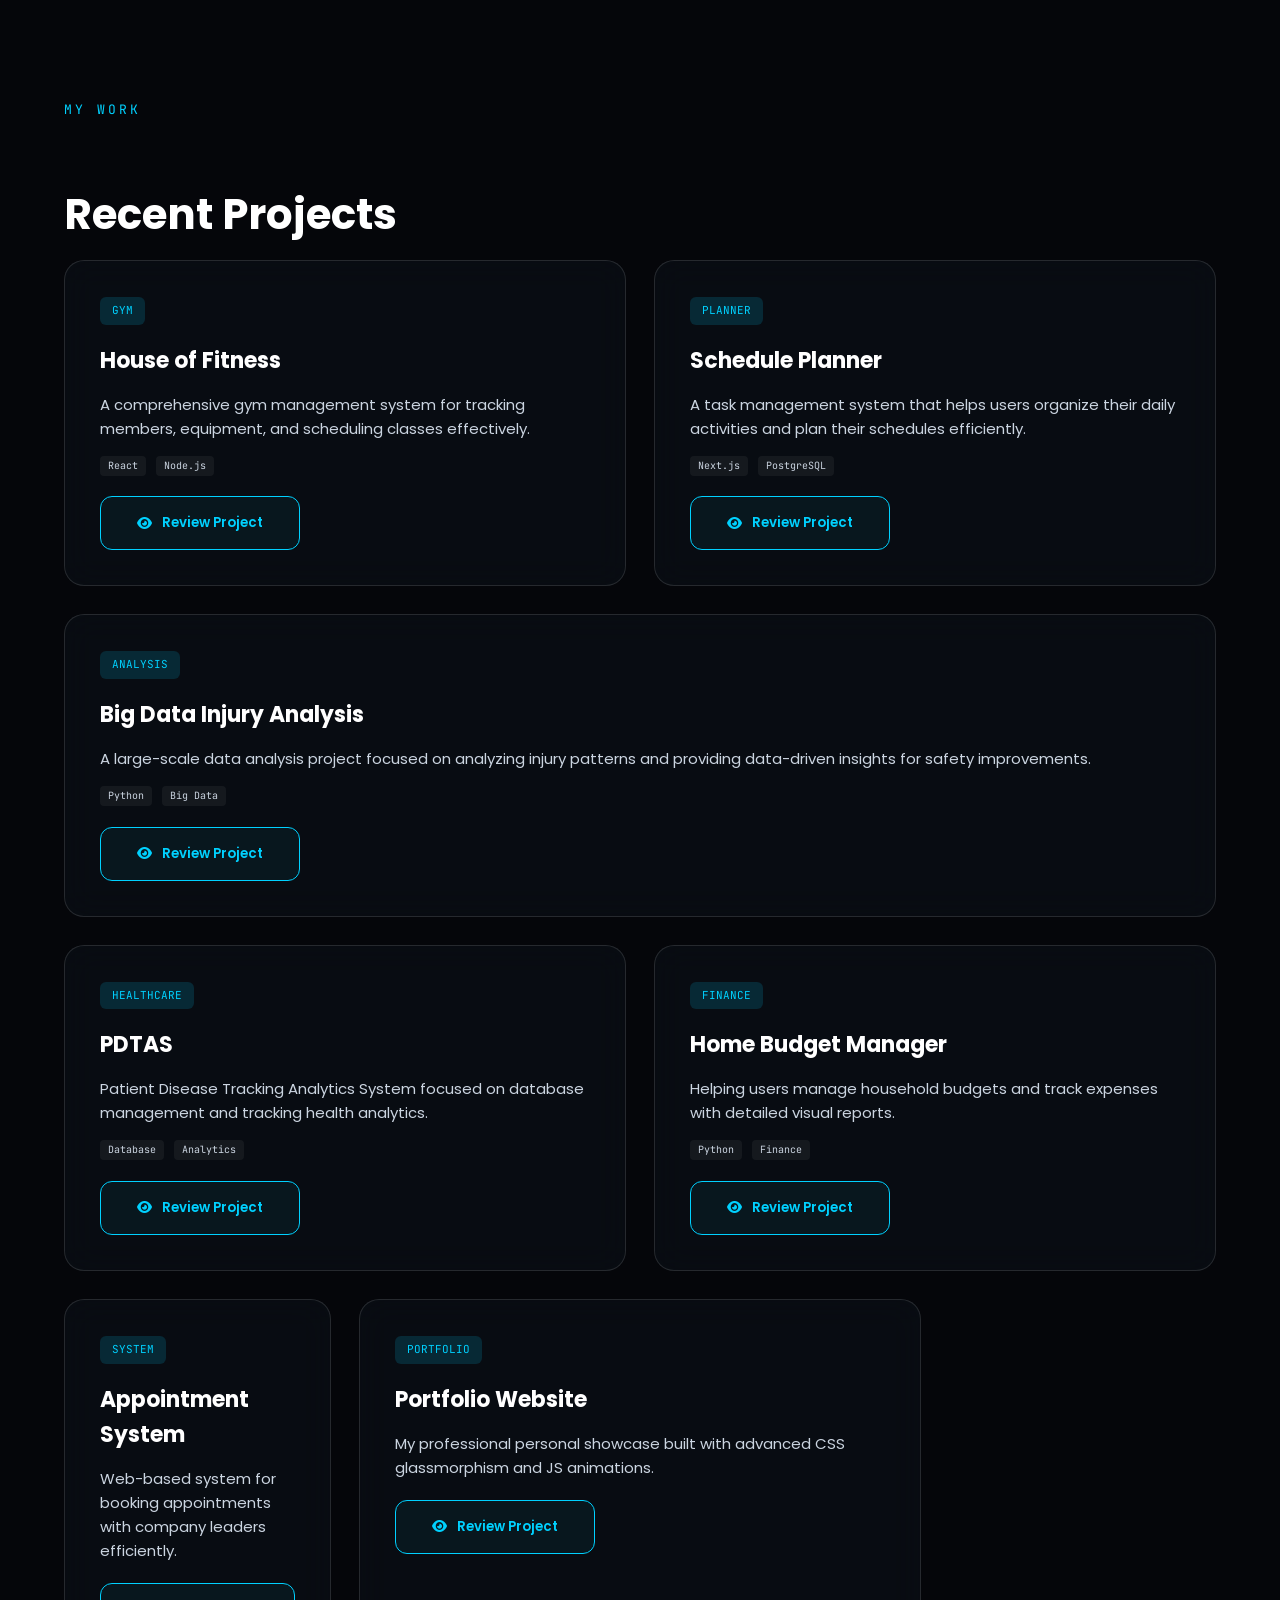
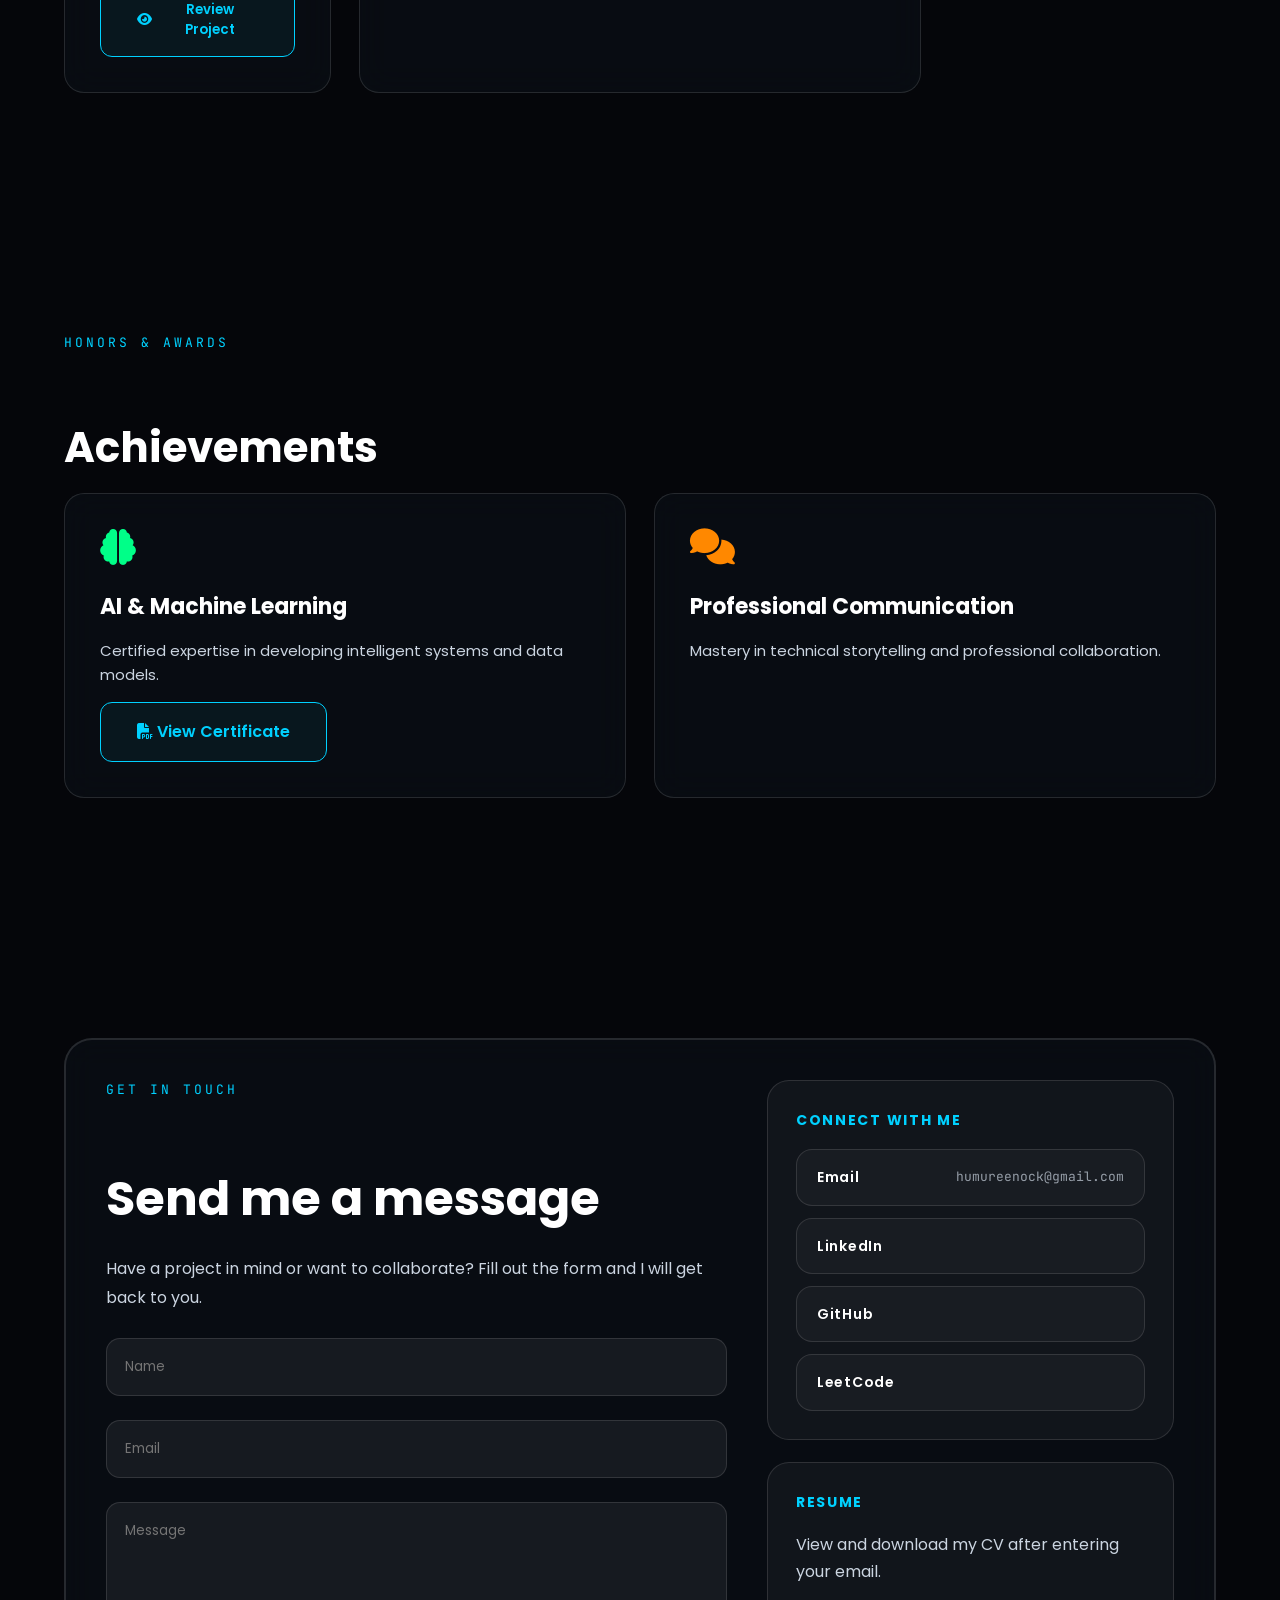
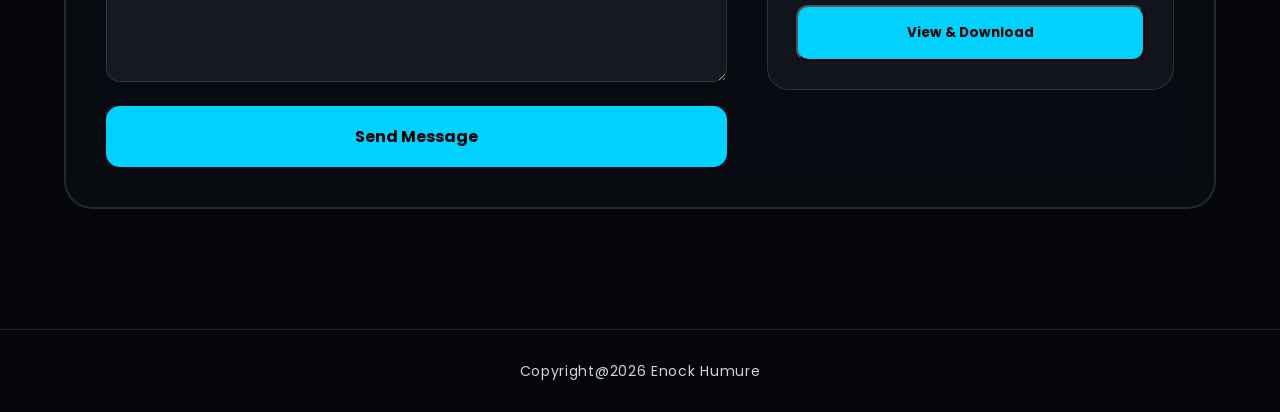
==== commit 86777626: "the commit for contact agai" ====
--- a/index.html
+++ b/index.html
@@ -383,13 +383,7 @@
 
     <footer>
         <div class="container">
-            <p data-i18n="footer_copy">Copyright © 2026 Enock Humure</p>
-            <div class="footer-social">
-                <a href="mailto:humureenock@gmail.com" aria-label="Email"><i class="fas fa-envelope"></i></a>
-                <a href="https://www.linkedin.com/in/notnow134234?utm_source=share&utm_campaign=share_via&utm_content=profile&utm_medium=ios_app" target="_blank" rel="noopener noreferrer" aria-label="LinkedIn"><i class="fab fa-linkedin-in"></i></a>
-                <a href="https://github.com/EnockHumure" target="_blank" rel="noopener noreferrer" aria-label="GitHub"><i class="fab fa-github"></i></a>
-                <a href="https://leetcode.com/u/coach_Humure/" target="_blank" rel="noopener noreferrer" aria-label="LeetCode"><i class="fas fa-code"></i></a>
-            </div>
+            <p data-i18n="footer_copy">Copyright@2026 Enock Humure</p>
         </div>
     </footer>
 
--- a/style.css
+++ b/style.css
@@ -619,10 +619,10 @@
     backdrop-filter: var(--glass-blur);
     border: 2px solid var(--border-glass);
     border-radius: 28px;
-    padding: 50px;
+    padding: 40px;
     display: grid;
-    grid-template-columns: minmax(0, 1.45fr) minmax(300px, 0.95fr);
-    gap: 50px;
+    grid-template-columns: minmax(0, 1.45fr) minmax(280px, 0.95fr);
+    gap: 40px;
     align-items: start;
 }
 
@@ -721,23 +721,9 @@
 }
 
 /* ====================== FOOTER ====================== */
-footer { padding: 40px 0; border-top: 1.5px solid var(--border-glass); background: rgba(5, 6, 10, 0.8); }
-
-footer .container {
-    display: flex;
-    justify-content: space-between;
-    align-items: center;
-    flex-wrap: wrap;
-    gap: 20px;
-}
-
-footer p { margin: 0; color: var(--text-secondary); }
-
-.footer-social {
-    display: flex;
-    justify-content: center;
-    gap: 25px;
-}
+footer { padding: 30px 0; border-top: 1.5px solid var(--border-glass); background: rgba(5, 6, 10, 0.8); text-align: center; }
+
+footer p { margin: 0; color: var(--text-secondary); font-size: 14px; letter-spacing: 0.05em; }
 
 .footer-social a {
     color: var(--text-secondary);
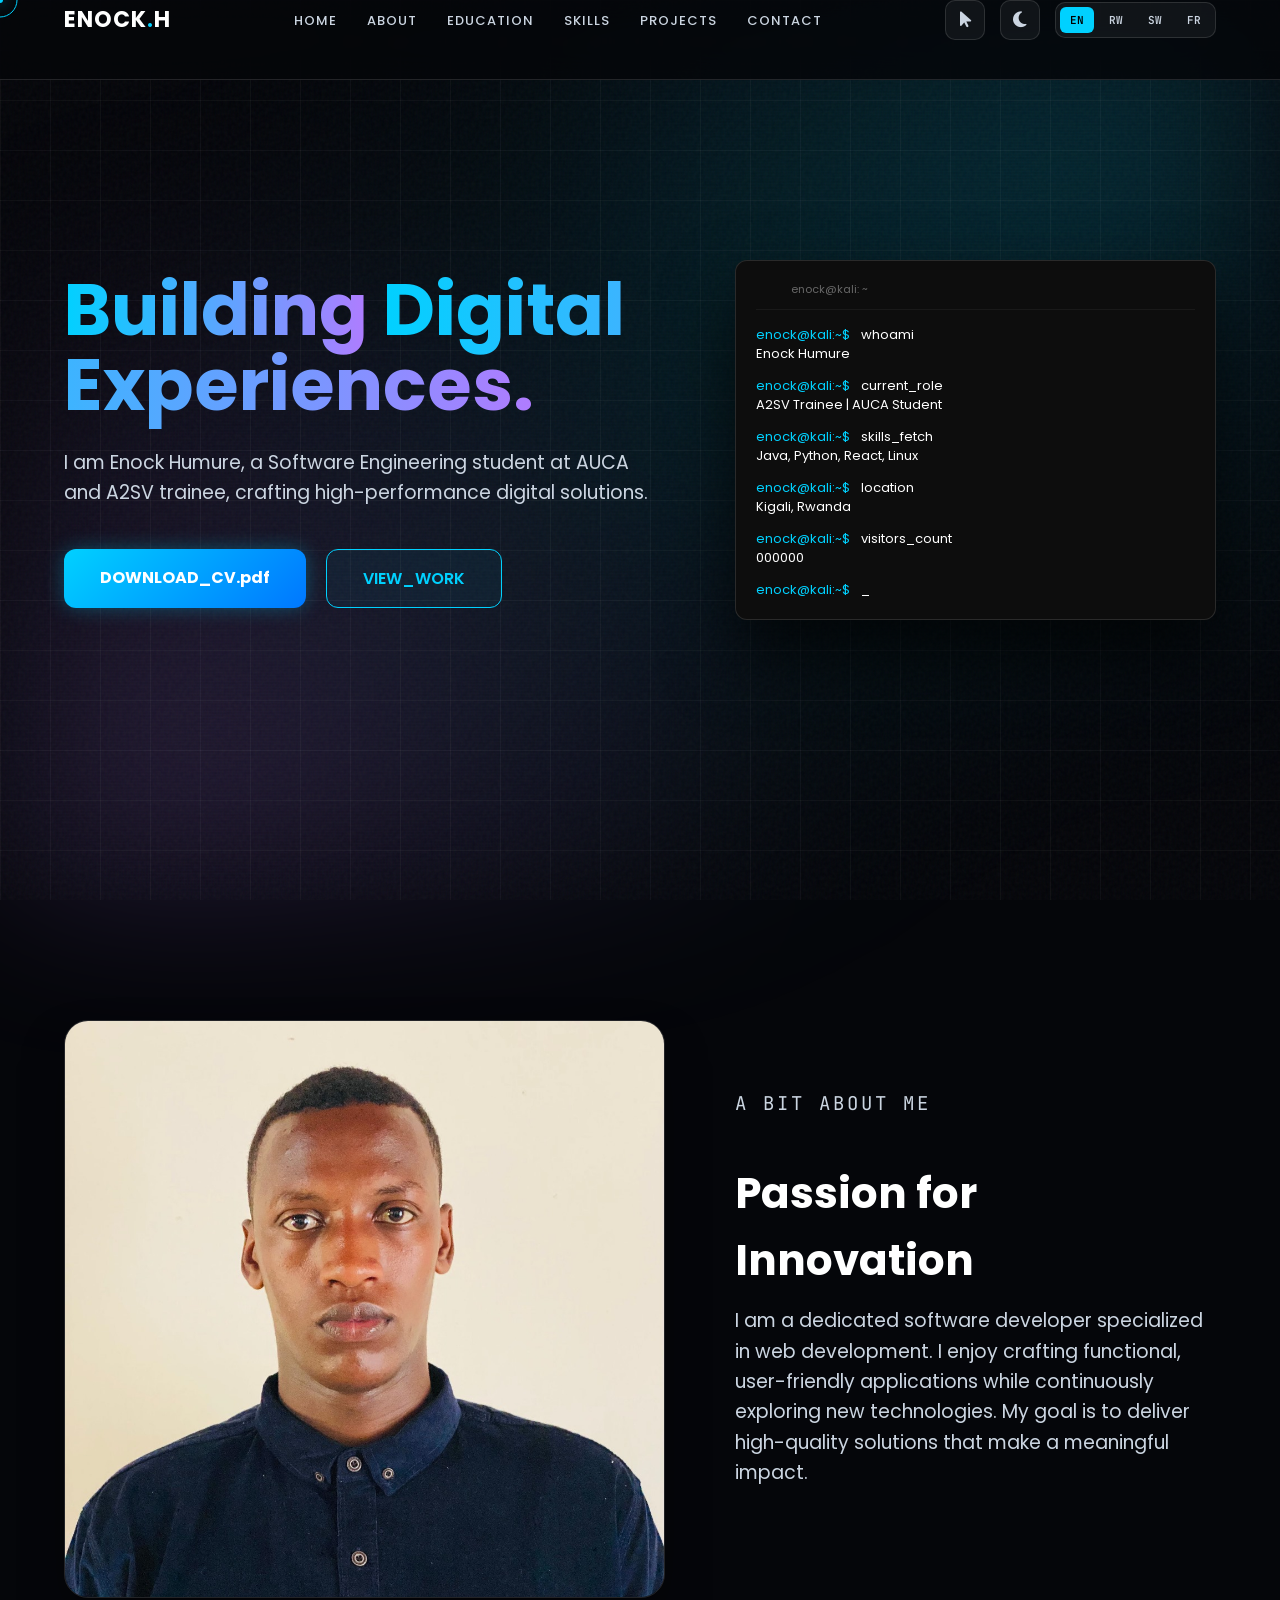
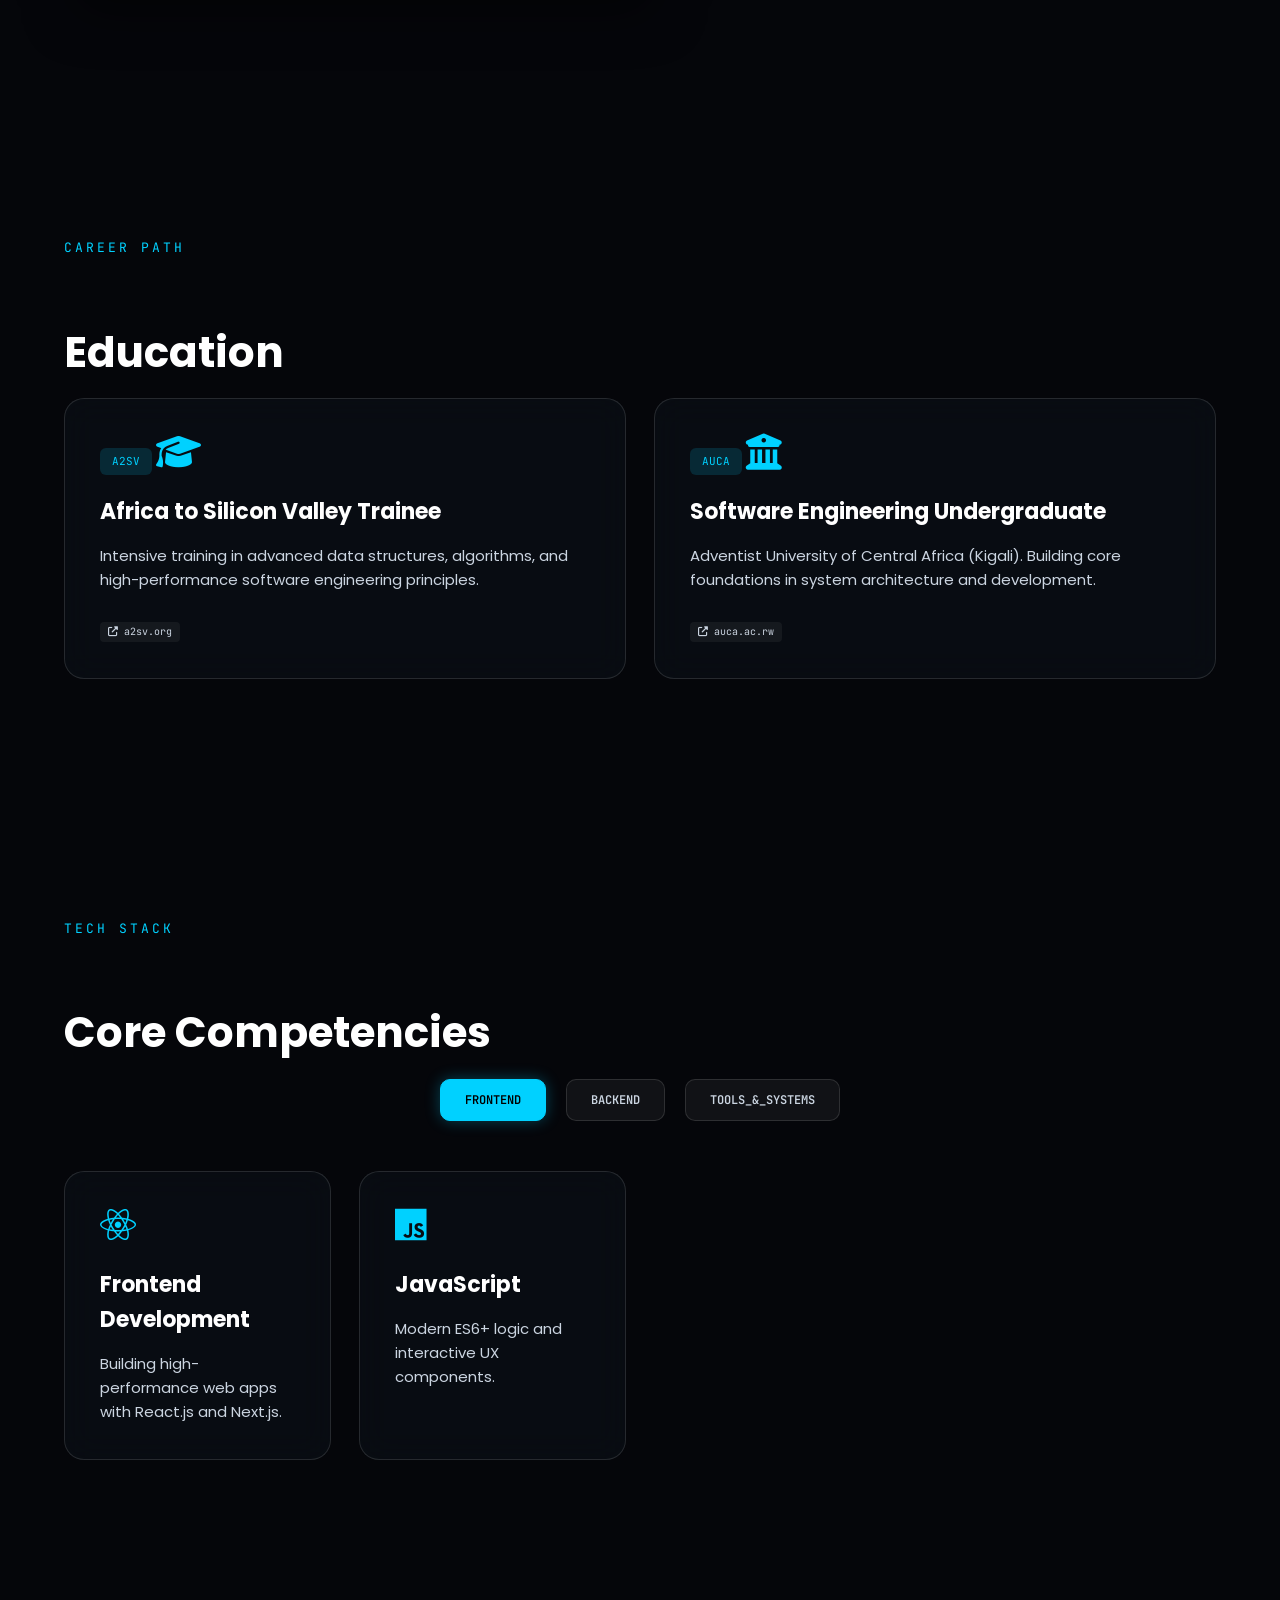
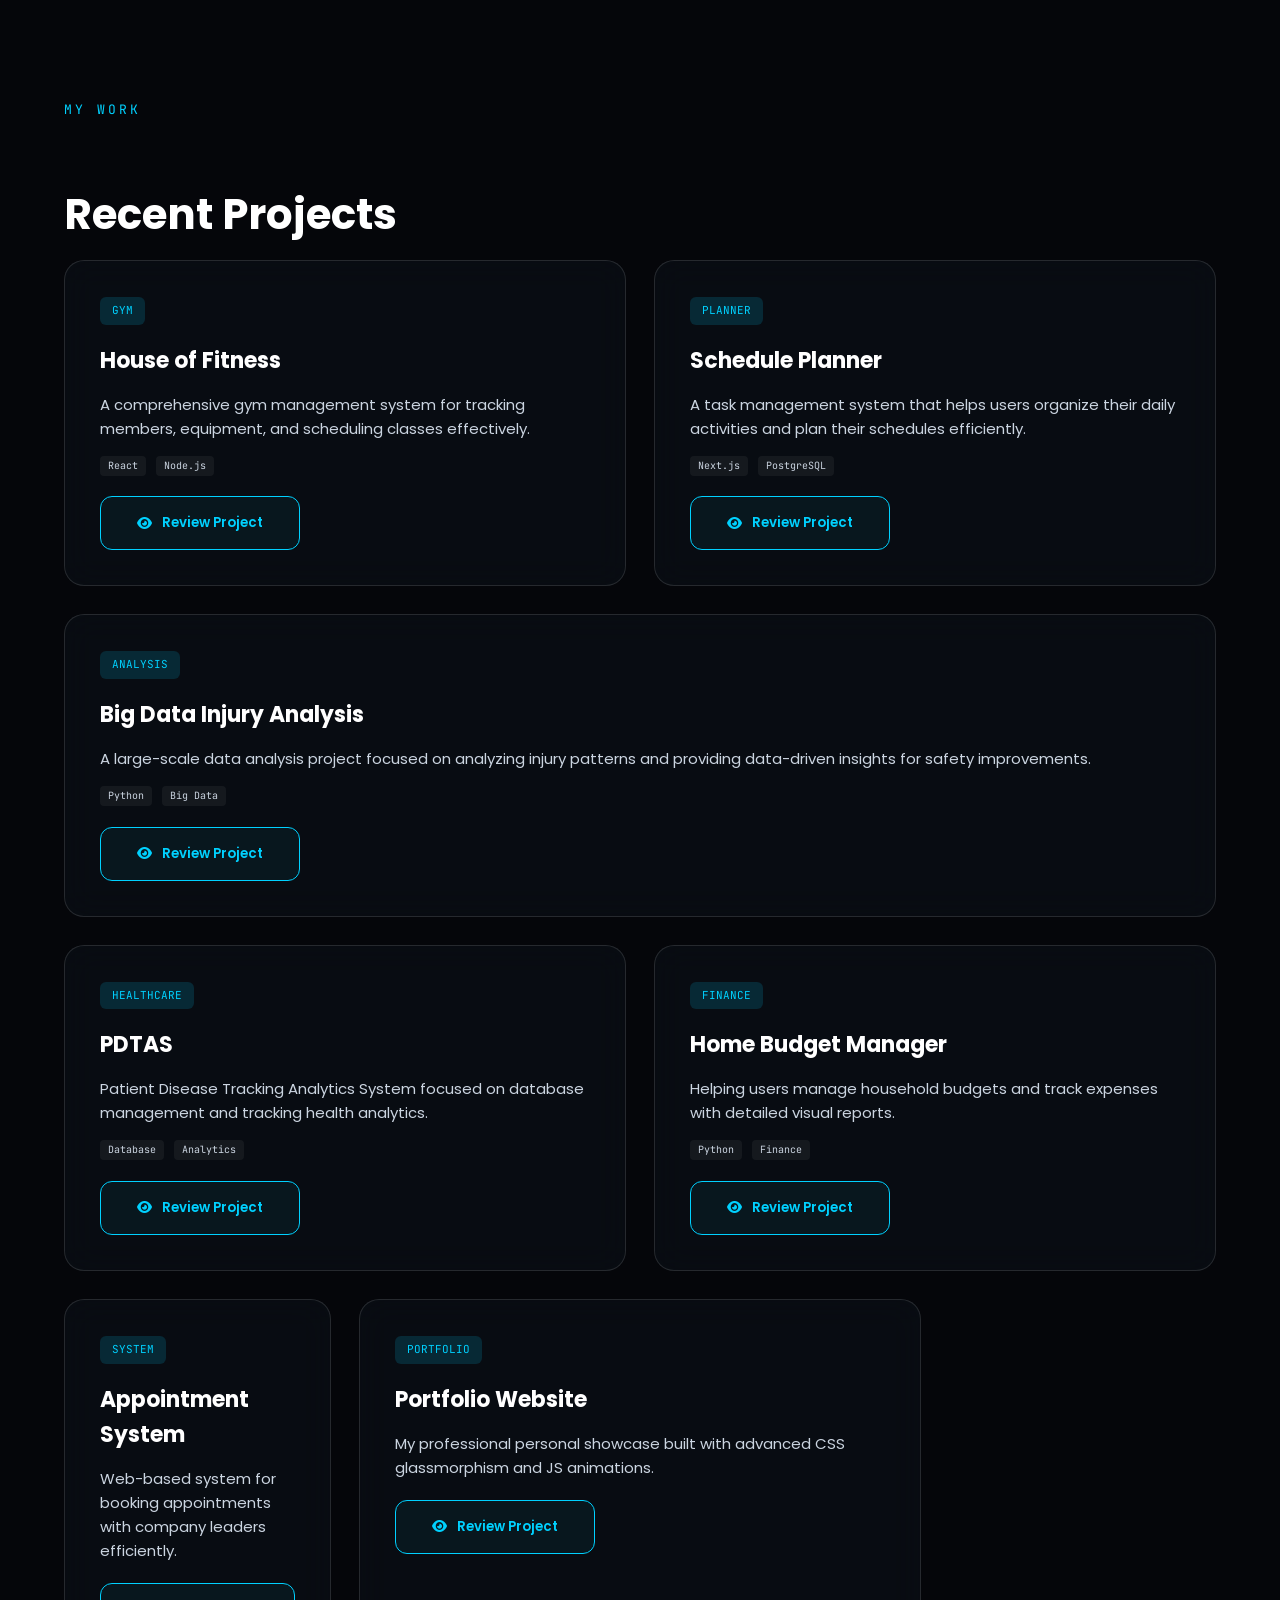
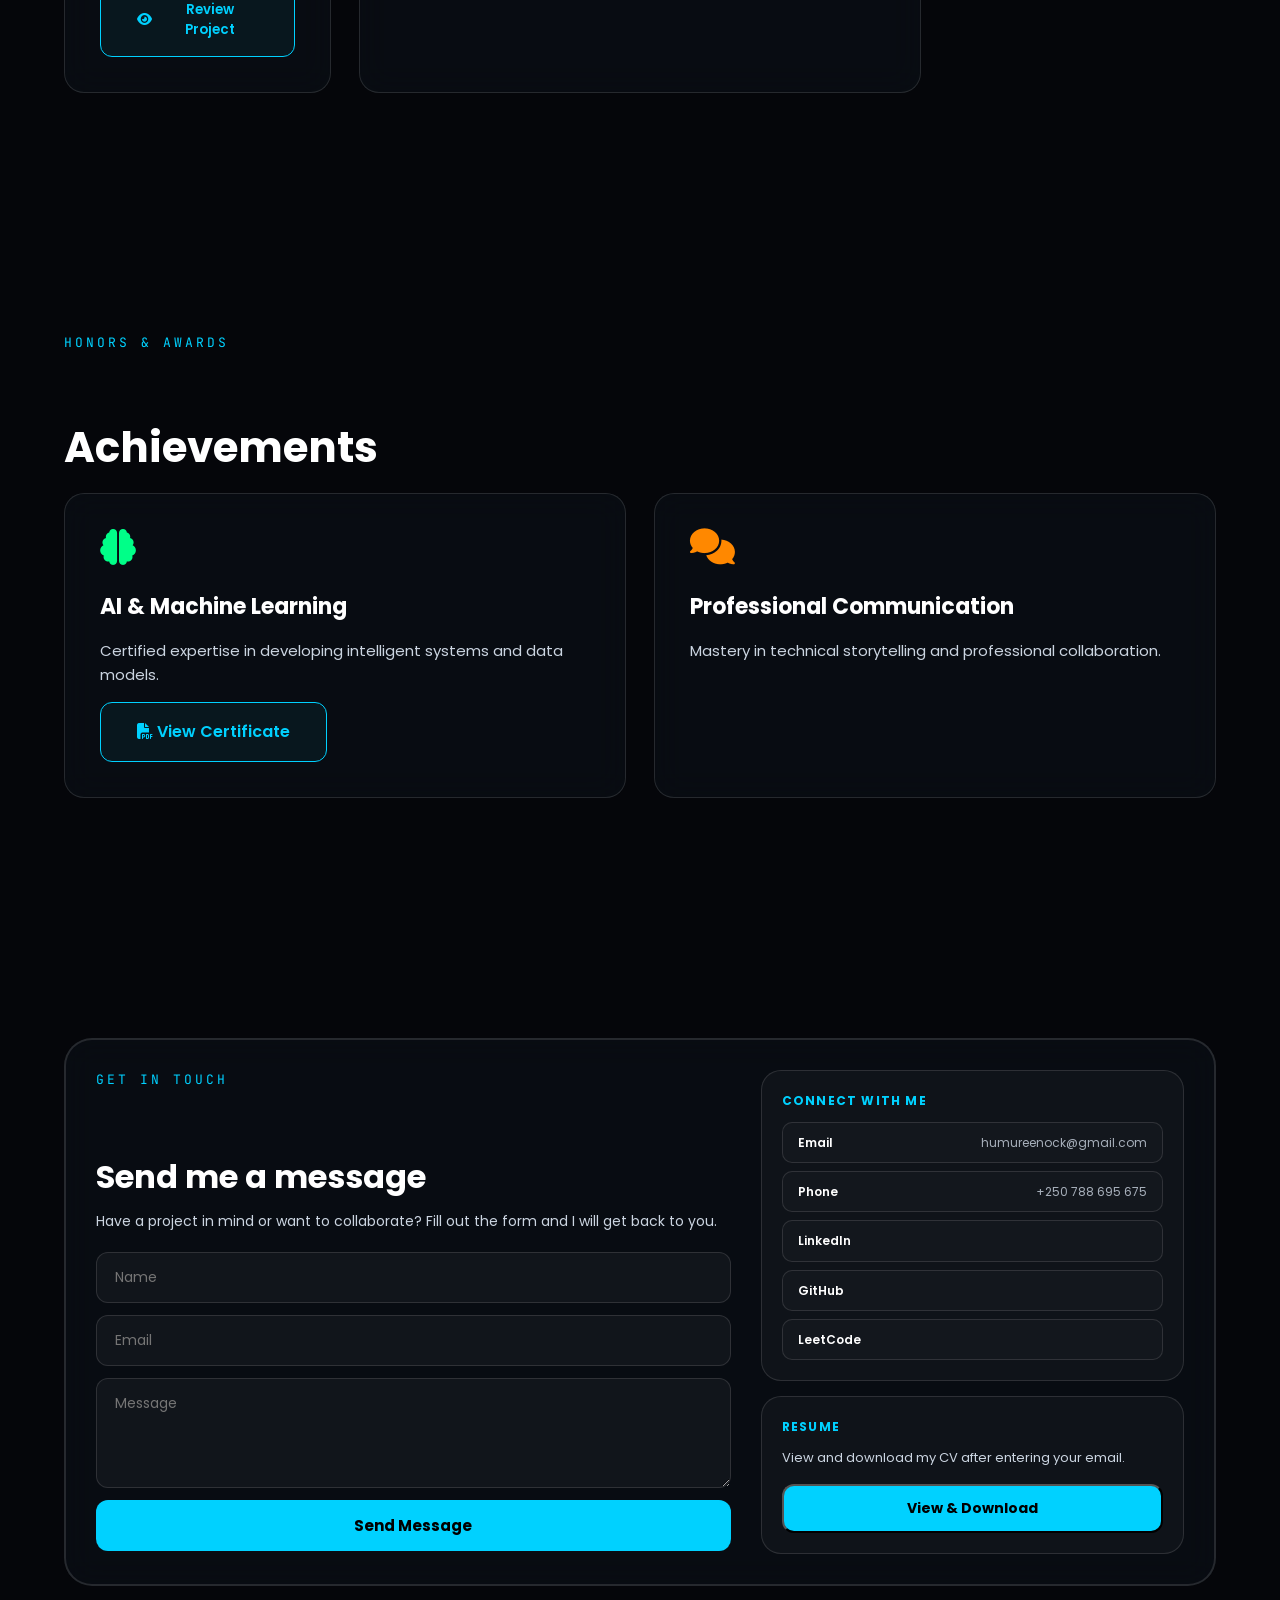
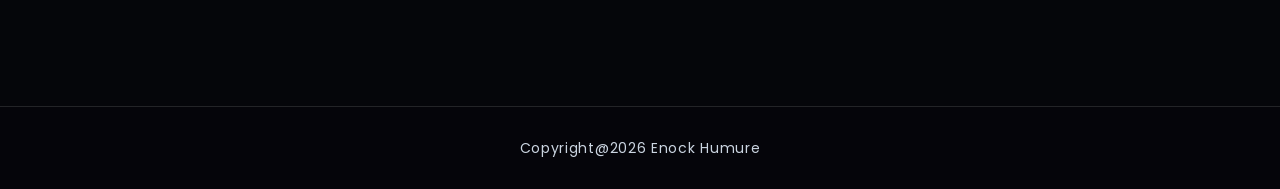
==== commit 2aaf643f: "the commit for contact again" ====
--- a/index.html
+++ b/index.html
@@ -360,6 +360,10 @@
                                 <span class="contact-list-key" data-i18n="contact_email_label">Email</span>
                                 <span class="contact-list-value">humureenock@gmail.com</span>
                             </a>
+                            <a href="tel:+250788695675" class="contact-list-item">
+                                <span class="contact-list-key" data-i18n="contact_tel_label">Phone</span>
+                                <span class="contact-list-value">+250 788 695 675</span>
+                            </a>
                             <a href="https://www.linkedin.com/in/notnow134234?utm_source=share&utm_campaign=share_via&utm_content=profile&utm_medium=ios_app" target="_blank" rel="noopener noreferrer" class="contact-list-item">
                                 <span class="contact-list-key">LinkedIn</span>
                             </a>
--- a/style.css
+++ b/style.css
@@ -619,105 +619,133 @@
     backdrop-filter: var(--glass-blur);
     border: 2px solid var(--border-glass);
     border-radius: 28px;
-    padding: 40px;
+    padding: 30px;
     display: grid;
-    grid-template-columns: minmax(0, 1.45fr) minmax(280px, 0.95fr);
-    gap: 40px;
-    align-items: start;
+    grid-template-columns: 1.2fr 0.8fr;
+    gap: 30px;
+    align-items: stretch;
 }
 
 .contact-panel {
-    display: grid;
-    gap: 25px;
+    display: flex;
+    flex-direction: column;
+    gap: 20px;
 }
 
 .contact-section-copy h2 {
-    font-size: 48px;
-    margin-bottom: 18px;
+    font-size: 32px;
+    margin-bottom: 8px;
 }
 
 .contact-intro {
-    color: var(--text-secondary);
-    max-width: 620px;
-    line-height: 1.8;
-}
-
-.contact-form form { display: grid; grid-template-columns: 1fr 1fr; gap: 24px; }
-.contact-form .full { grid-column: span 2; }
-input, textarea { background: rgba(255,255,255,0.06); border: 1.5px solid var(--border-glass); border-radius: 14px; padding: 18px; color: var(--text-primary); width: 100%; transition: 0.3s; }
-input:focus, textarea:focus { outline: none; border-color: var(--accent-blue); background: rgba(255,255,255,0.1); }
-.btn-send { padding: 18px; background: var(--accent-blue); color: #000; font-weight: 700; border: none; border-radius: 14px; cursor: pointer; transition: 0.3s; font-size: 16px; }
-textarea { min-height: 180px; resize: vertical; }
+    font-size: 14px;
+    color: var(--text-secondary);
+    margin-bottom: 0;
+}
+
+.contact-form form { 
+    display: grid; 
+    grid-template-columns: 1fr; 
+    gap: 12px; 
+}
+
+input, textarea { 
+    background: rgba(255,255,255,0.04); 
+    border: 1.5px solid var(--border-glass); 
+    border-radius: 12px; 
+    padding: 14px 18px; 
+    color: var(--text-primary); 
+    width: 100%; 
+    font-size: 14px;
+    transition: 0.3s; 
+}
+
+textarea { 
+    min-height: 100px; 
+    height: 110px;
+}
+
+.btn-send { 
+    padding: 14px; 
+    background: var(--accent-blue); 
+    color: #000; 
+    font-weight: 700; 
+    border: none; 
+    border-radius: 12px; 
+    cursor: pointer; 
+    transition: 0.3s; 
+    font-size: 15px; 
+}
 
 .contact-side-panel {
-    display: grid;
-    gap: 22px;
+    display: flex;
+    flex-direction: column;
+    gap: 15px;
 }
 
 .contact-card {
-    background: rgba(255,255,255,0.04);
+    background: rgba(255,255,255,0.03);
     border: 1.5px solid var(--border-glass);
-    border-radius: 22px;
-    padding: 28px;
+    border-radius: 20px;
+    padding: 20px;
 }
 
 .contact-card-label {
     color: var(--accent-blue);
-    font-size: 14px;
+    font-size: 12px;
     font-weight: 700;
-    letter-spacing: 0.12em;
+    letter-spacing: 0.1em;
     text-transform: uppercase;
-    margin-bottom: 18px;
+    margin-bottom: 12px;
 }
 
 .contact-list {
-    display: grid;
-    gap: 12px;
+    display: flex;
+    flex-direction: column;
+    gap: 8px;
 }
 
 .contact-list-item {
     display: flex;
     justify-content: space-between;
     align-items: center;
-    padding: 16px 20px;
-    border-radius: 16px;
-    border: 1.5px solid var(--border-glass);
-    background: rgba(255, 255, 255, 0.03);
+    padding: 10px 15px;
+    border-radius: 10px;
+    border: 1.2px solid var(--border-glass);
+    background: rgba(255, 255, 255, 0.02);
     color: var(--text-primary);
     text-decoration: none;
-    transition: all 0.3s cubic-bezier(0.4, 0, 0.2, 1);
+    transition: all 0.3s ease;
 }
 
 .contact-list-item:hover {
-    transform: translateX(8px);
+    transform: translateX(5px);
     border-color: var(--accent-blue);
-    background: rgba(0, 209, 255, 0.08);
-    box-shadow: 0 5px 15px rgba(0, 209, 255, 0.1);
+    background: rgba(0, 209, 255, 0.05);
 }
 
 .contact-list-key {
+    font-size: 12px;
+    font-weight: 600;
+    color: var(--text-primary);
+}
+
+.contact-list-value {
+    font-size: 12px;
+    color: var(--text-secondary);
+    opacity: 0.8;
+}
+
+.resume-card-copy {
+    font-size: 13px;
+    color: var(--text-secondary);
+    margin-bottom: 15px;
+}
+
+.contact-resume-btn {
+    width: 100%;
+    padding: 12px;
     font-size: 14px;
-    font-weight: 600;
-    letter-spacing: 0.05em;
-    color: var(--text-primary);
-}
-
-.contact-list-value {
-    font-size: 13px;
-    color: var(--text-secondary);
-    opacity: 0.7;
-    font-family: var(--font-mono);
-}
-
-.resume-card-copy {
-    color: var(--text-secondary);
-    line-height: 1.7;
-    margin-bottom: 20px;
-}
-
-.contact-resume-btn {
-    width: 100%;
-    justify-content: center;
 }
 
 /* ====================== FOOTER ====================== */
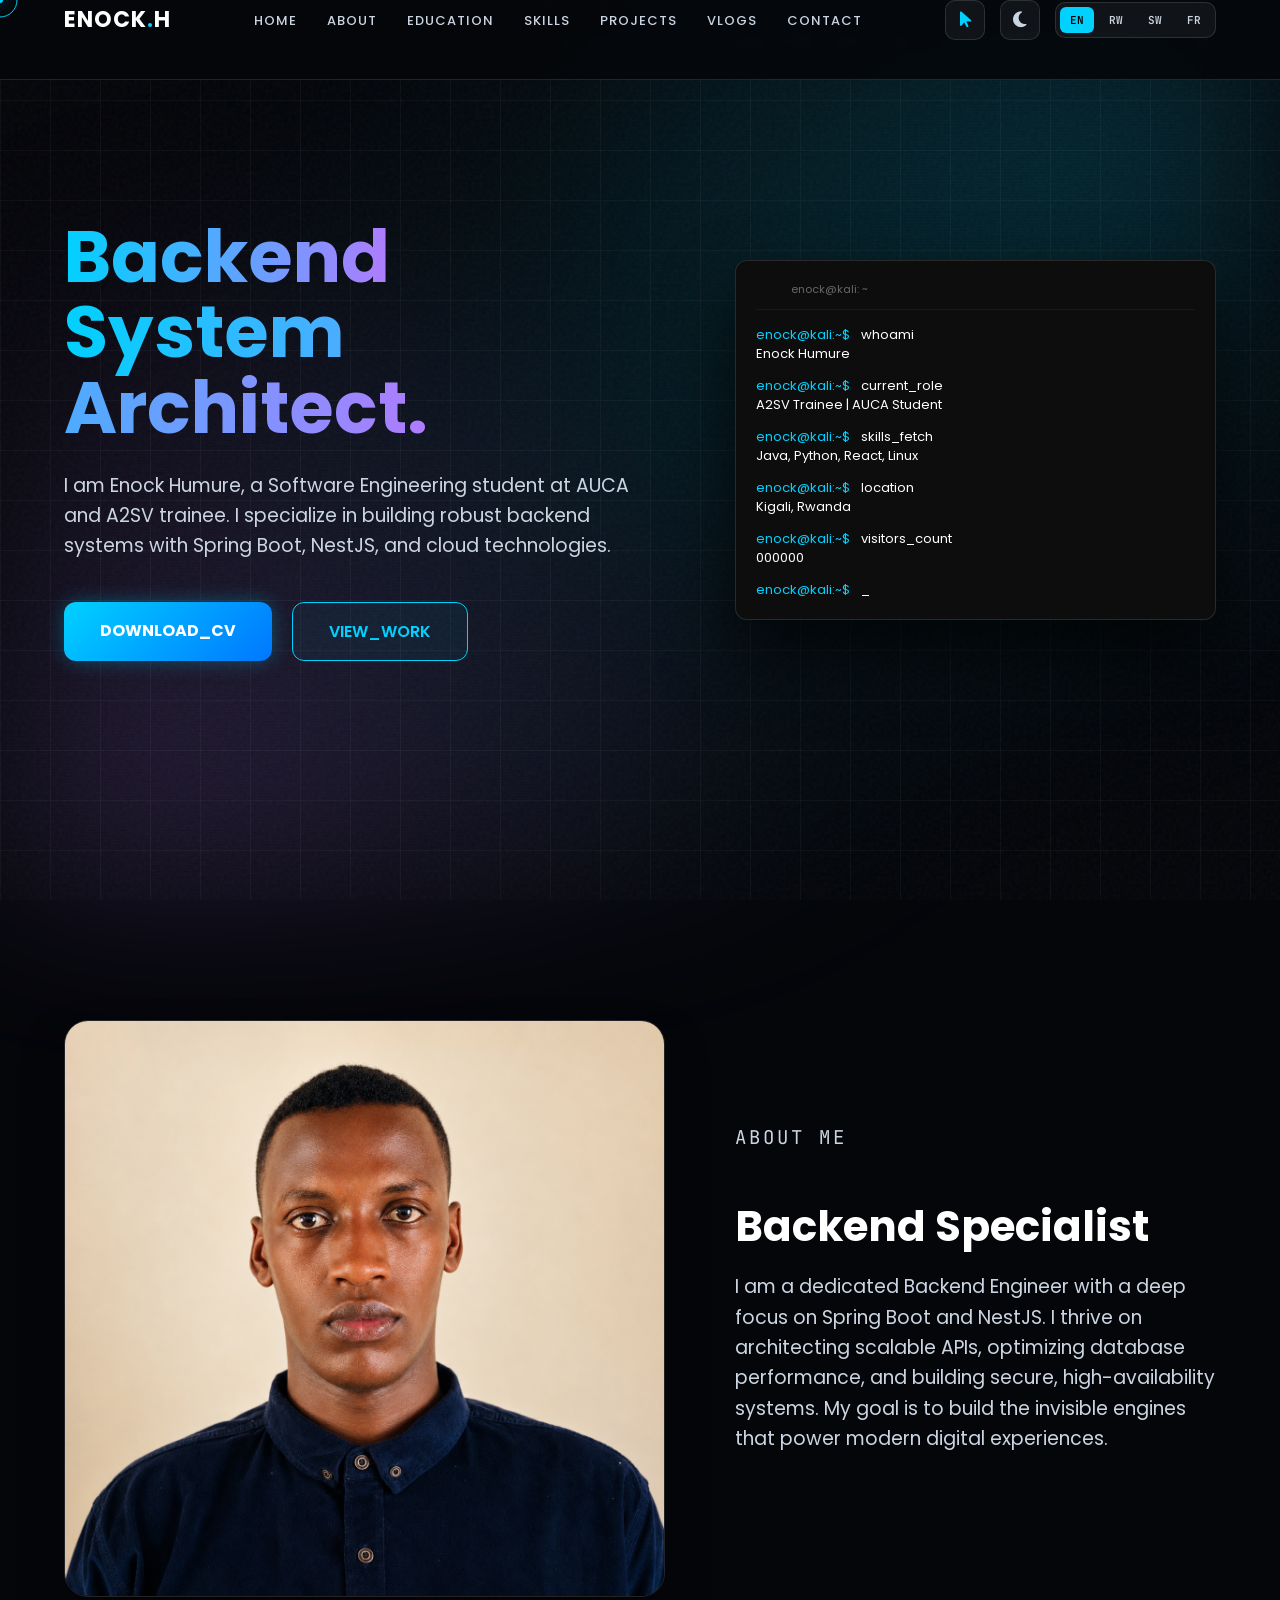
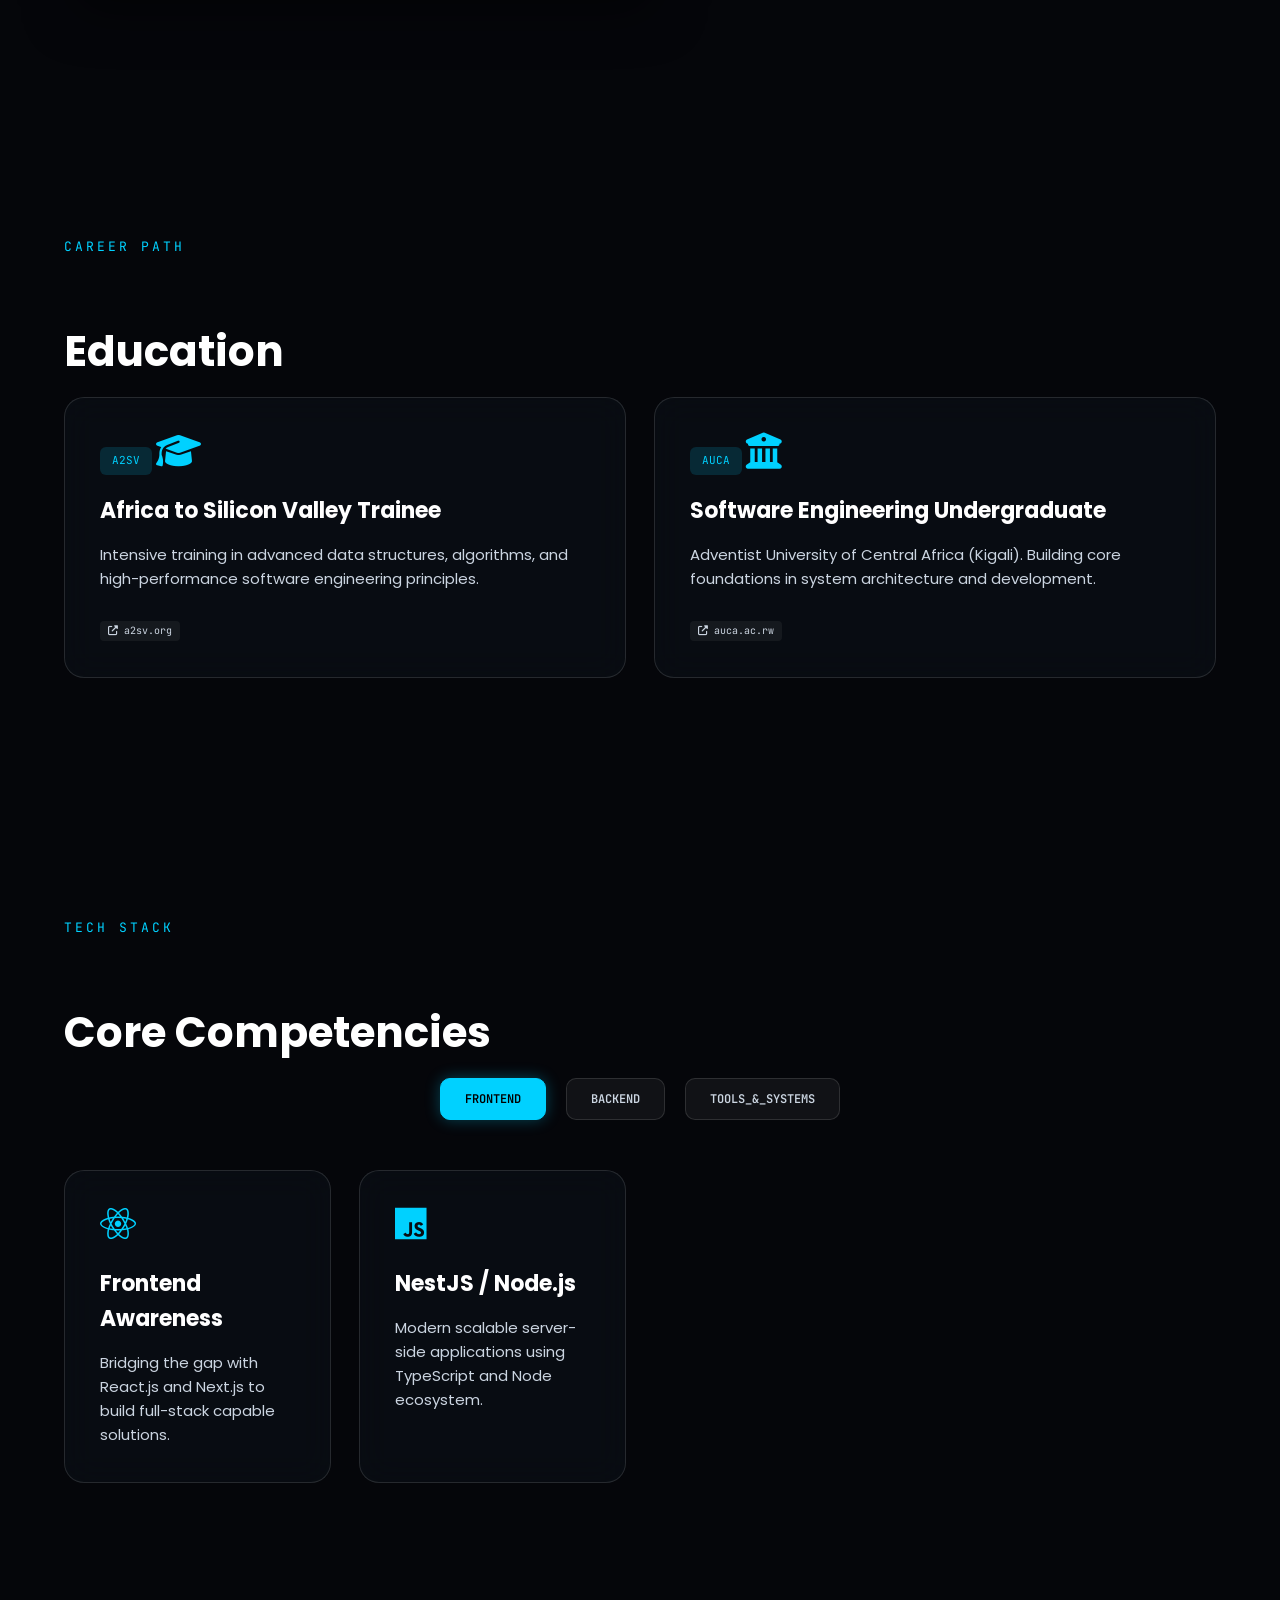
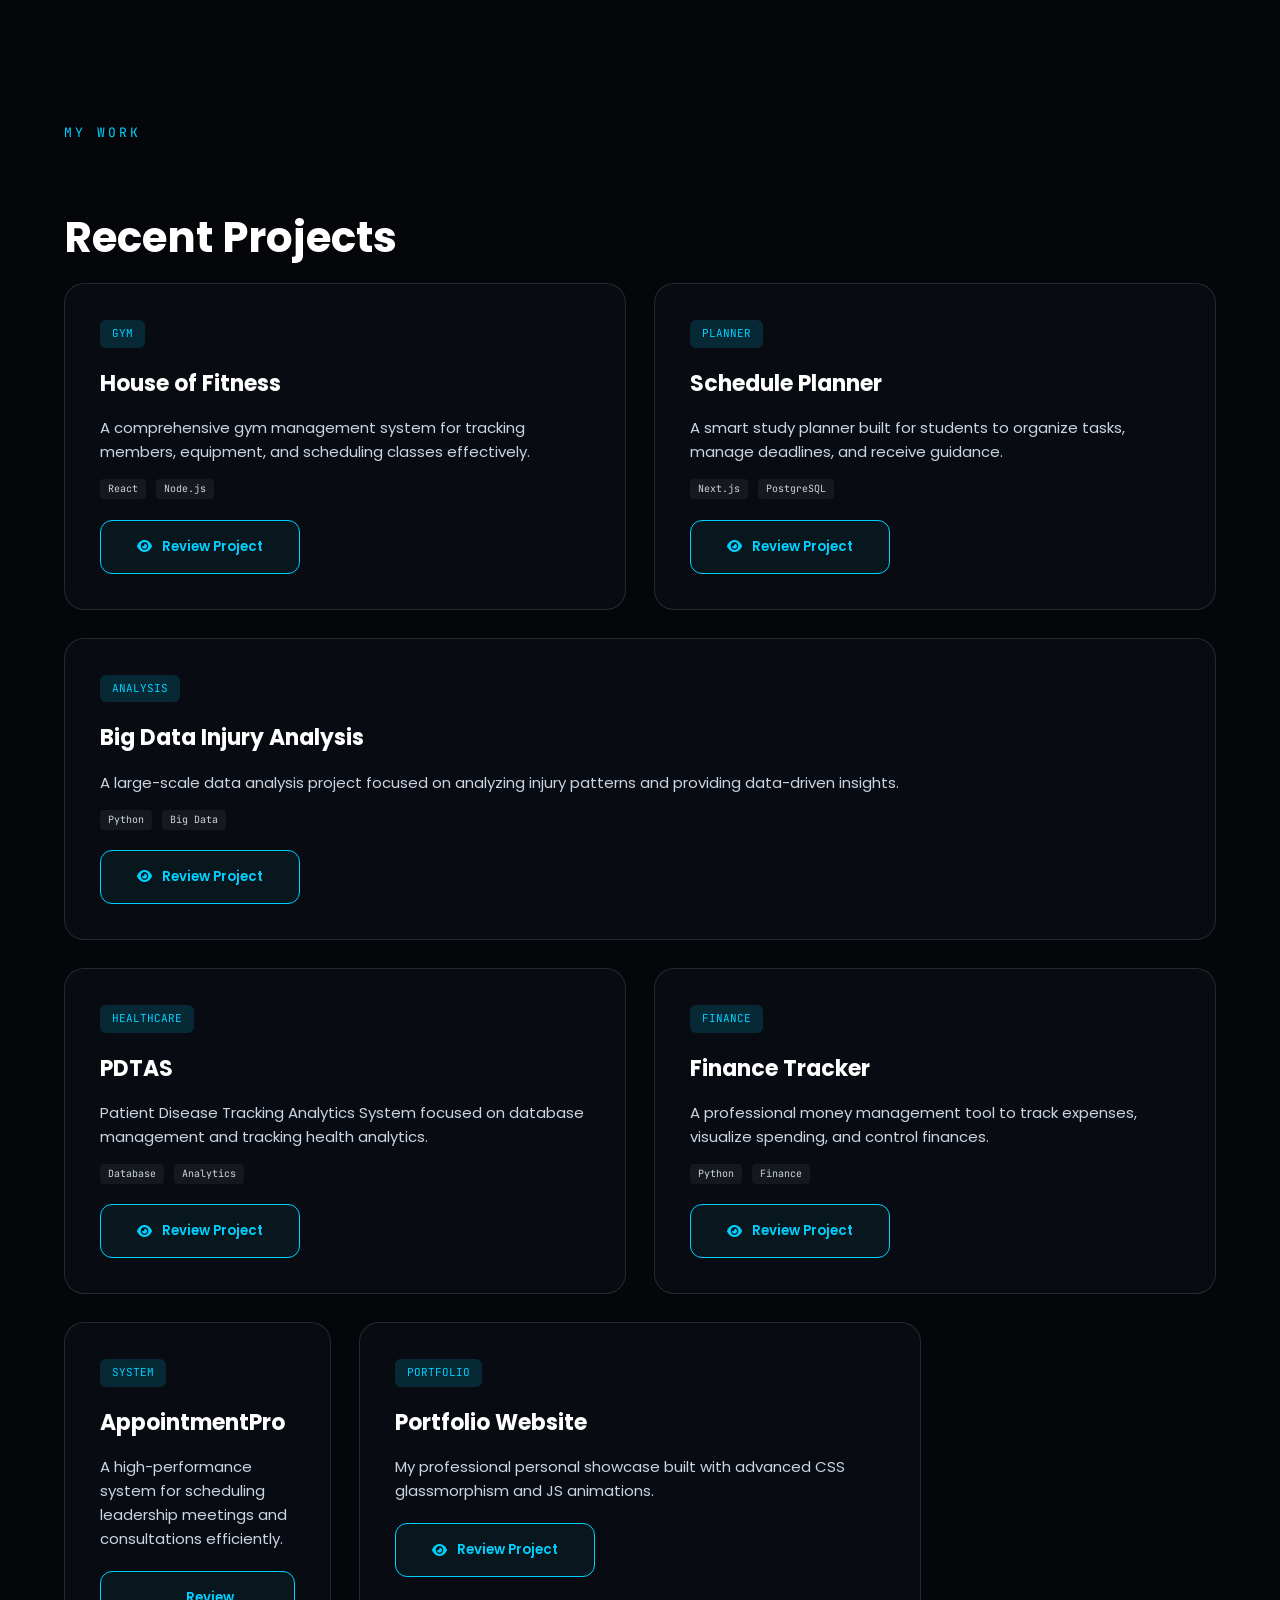
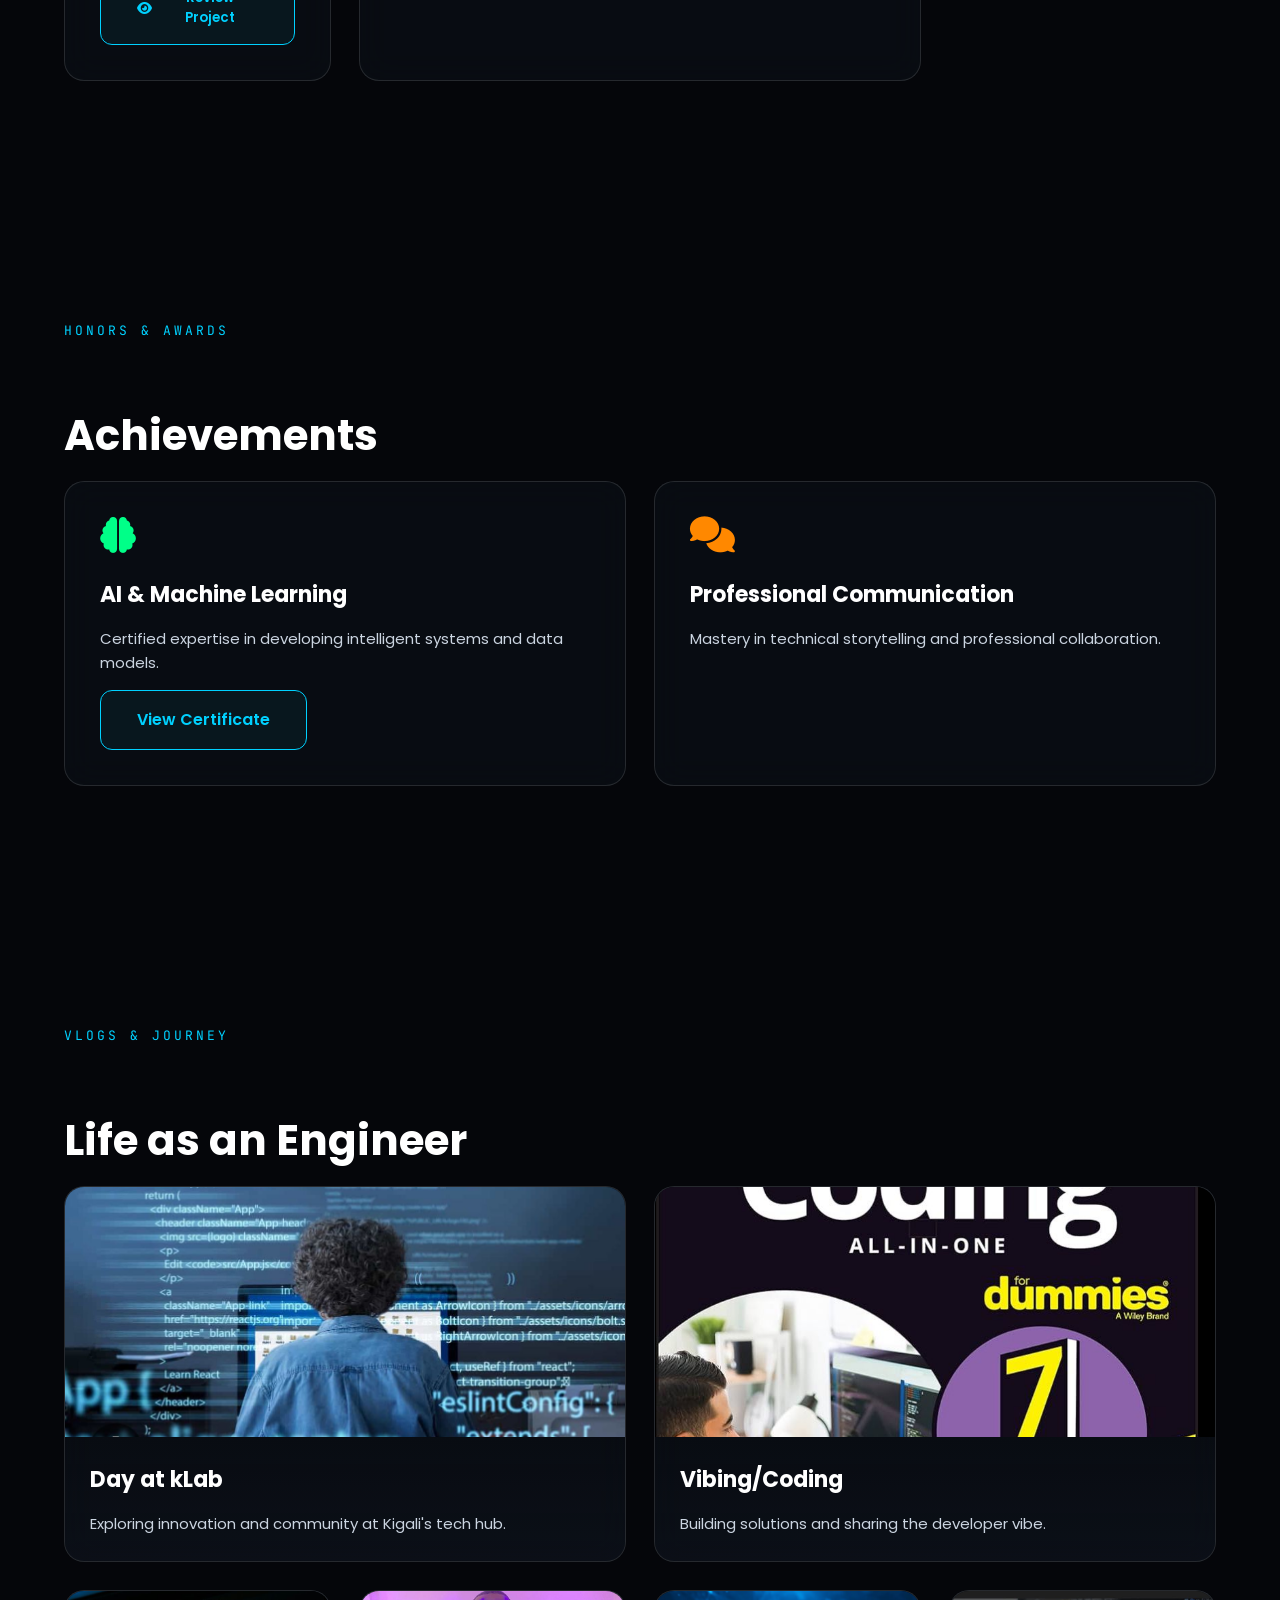
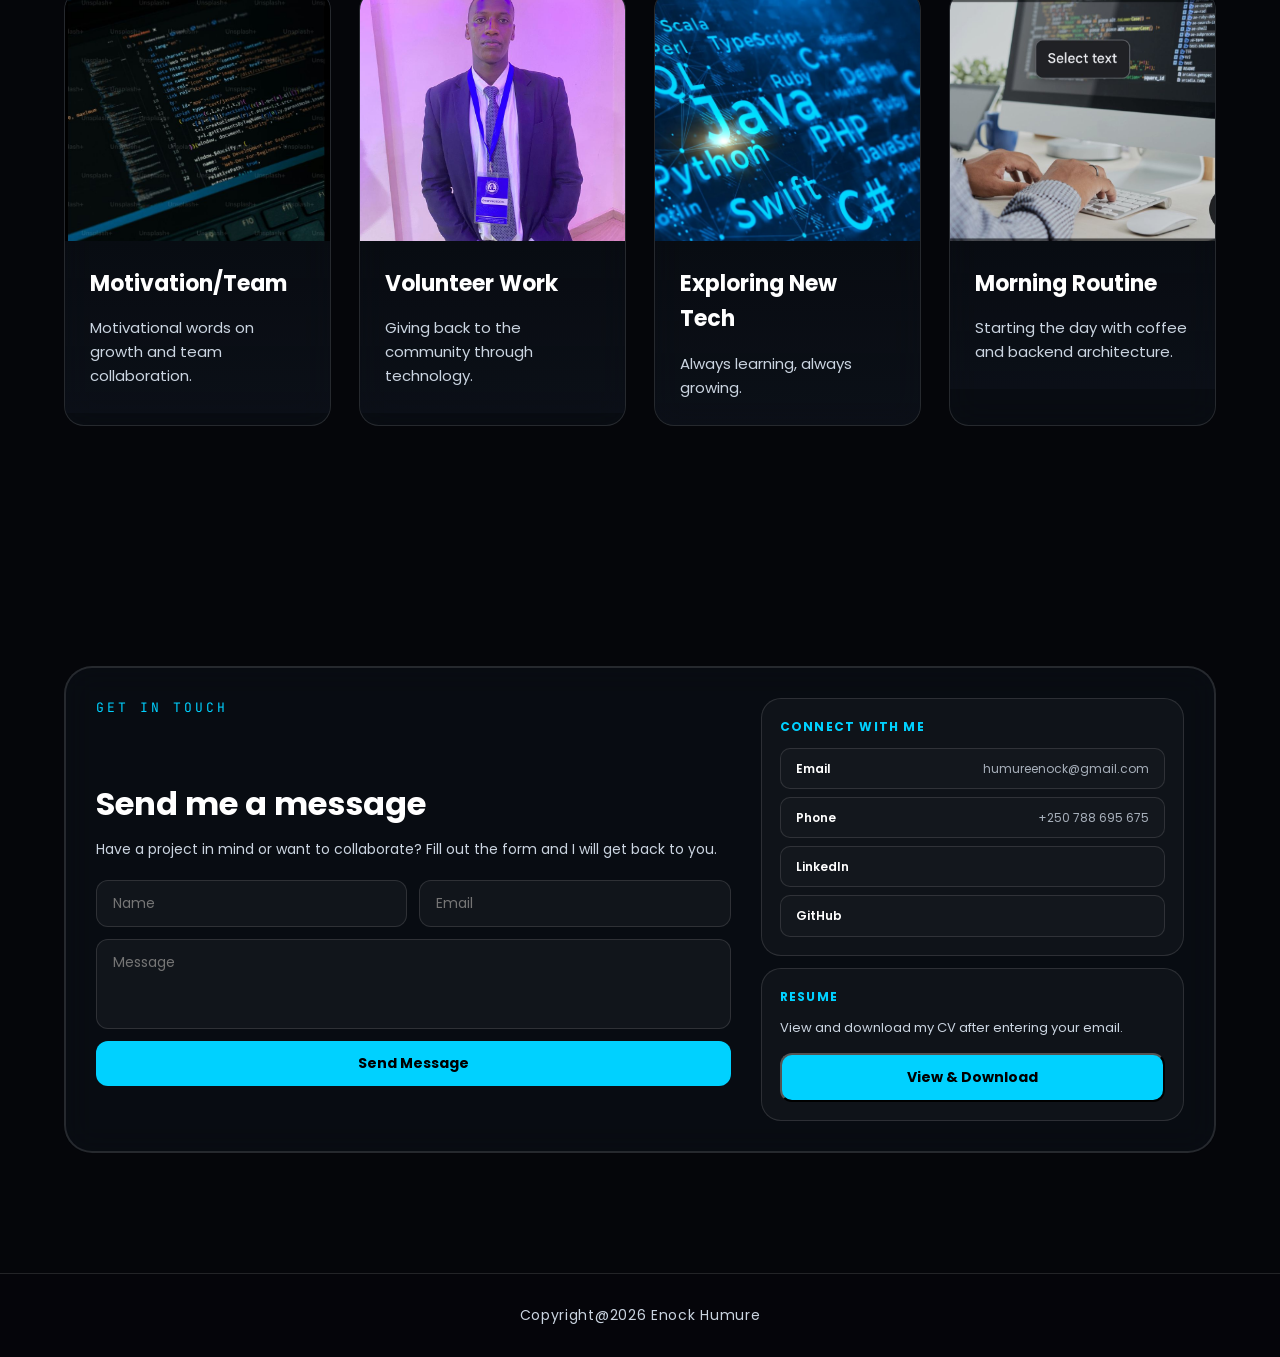
==== commit 857c1bce: "the commit for contact agai" ====
--- a/index.html
+++ b/index.html
@@ -33,6 +33,7 @@
                     <li><a href="#education" data-i18n="nav_education">Education</a></li>
                     <li><a href="#skills" data-i18n="nav_skills">Skills</a></li>
                     <li><a href="#projects" data-i18n="nav_projects">Projects</a></li>
+                    <li><a href="#vlogs" data-i18n="nav_vlogs">Vlogs</a></li>
                     <li><a href="#contact" data-i18n="nav_contact">Contact</a></li>
                 </ul>
                 <div class="nav-controls">
@@ -107,7 +108,7 @@
                 <div class="hero-visual">
                     <div class="img-tilt-container">
                         <div class="img-layer">
-                            <img src="inock pic.jpg" alt="Enock Headshot" class="img-primary">
+                            <img src="inock-pic.png" alt="Enock Headshot" class="img-primary">
                             <img src="convention.jpg" alt="Enock Convention" class="img-secondary">
                         </div>
                     </div>
@@ -317,12 +318,83 @@
                     <i class="fas fa-brain card-icon" style="color: #00FF88;"></i>
                     <h3 data-i18n="honor4_title">AI & Machine Learning</h3>
                     <p data-i18n="honor4_desc">Certified expertise in developing intelligent systems and data models.</p>
-                    <a href="certificate of  ai and ml.pdf" class="btn-secondary" style="margin-top: 15px; display: inline-block;" target="_blank" data-i18n="view_cert"><i class="fas fa-file-pdf"></i> View Certificate</a>
+                    <a href="certificate-ai-ml.pdf" class="btn-secondary" style="margin-top: 15px; display: inline-block;" target="_blank" data-i18n="view_cert"><i class="fas fa-file-pdf"></i> View Certificate</a>
                 </div>
                 <div class="bento-card span-2">
                     <i class="fas fa-comments card-icon" style="color: #FF8800;"></i>
                     <h3 data-i18n="honor5_title">Professional Communication</h3>
                     <p data-i18n="honor5_desc">Mastery in technical storytelling and professional collaboration.</p>
+                </div>
+            </div>
+        </div>
+    </section>
+
+    <!-- Vlogs Gallery -->
+    <section class="vlogs" id="vlogs">
+        <div class="container">
+            <p class="section-subtitle" data-i18n="vlogs_subtitle">Vlogs & Journey</p>
+            <h2 class="section-title" data-i18n="vlogs_title">Life as an Engineer</h2>
+            
+            <div class="bento-grid">
+                <div class="vlog-card bento-card span-2">
+                    <div class="vlog-media-container">
+                        <img src="day-at-klab.jpeg" alt="Vlog 1" class="vlog-img">
+                        <div class="vlog-play-overlay"><i class="fas fa-play"></i></div>
+                    </div>
+                    <div class="vlog-content">
+                        <h3 data-i18n="vlog1_title">Day at kLab</h3>
+                        <p data-i18n="vlog1_desc">Exploring innovation and community at Kigali's tech hub.</p>
+                    </div>
+                </div>
+                <div class="vlog-card bento-card span-2">
+                    <div class="vlog-media-container">
+                        <img src="coding-hackathon.jpeg" alt="Vlog 2" class="vlog-img">
+                        <div class="vlog-play-overlay"><i class="fas fa-play"></i></div>
+                    </div>
+                    <div class="vlog-content">
+                        <h3 data-i18n="vlog2_title">Vibing/Coding</h3>
+                        <p data-i18n="vlog2_desc">Building solutions and sharing the developer vibe.</p>
+                    </div>
+                </div>
+                <div class="vlog-card bento-card">
+                    <div class="vlog-media-container">
+                        <img src="team-collaboration.jpeg" alt="Vlog 3" class="vlog-img">
+                        <div class="vlog-play-overlay"><i class="fas fa-play"></i></div>
+                    </div>
+                    <div class="vlog-content">
+                        <h3 data-i18n="vlog3_title">Motivation/Team</h3>
+                        <p data-i18n="vlog3_desc">Motivational words on growth and team collaboration.</p>
+                    </div>
+                </div>
+                <div class="vlog-card bento-card">
+                    <div class="vlog-media-container">
+                        <img src="volunter1.jpeg" alt="Vlog 4" class="vlog-img">
+                        <div class="vlog-play-overlay"><i class="fas fa-play"></i></div>
+                    </div>
+                    <div class="vlog-content">
+                        <h3 data-i18n="vlog4_title">Volunteer Work</h3>
+                        <p data-i18n="vlog4_desc">Giving back to the community through technology.</p>
+                    </div>
+                </div>
+                <div class="vlog-card bento-card">
+                    <div class="vlog-media-container">
+                        <img src="exploring-new-languages.jpeg" alt="Vlog 5" class="vlog-img">
+                        <div class="vlog-play-overlay"><i class="fas fa-play"></i></div>
+                    </div>
+                    <div class="vlog-content">
+                        <h3 data-i18n="vlog5_title">Exploring New Tech</h3>
+                        <p data-i18n="vlog5_desc">Always learning, always growing.</p>
+                    </div>
+                </div>
+                <div class="vlog-card bento-card">
+                    <div class="vlog-media-container">
+                        <img src="morning-routine.jpeg" alt="Vlog 6" class="vlog-img">
+                        <div class="vlog-play-overlay"><i class="fas fa-play"></i></div>
+                    </div>
+                    <div class="vlog-content">
+                        <h3 data-i18n="vlog6_title">Morning Routine</h3>
+                        <p data-i18n="vlog6_desc">Starting the day with coffee and backend architecture.</p>
+                    </div>
                 </div>
             </div>
         </div>
@@ -345,9 +417,11 @@
                         <div id="form-error" data-i18n="form_error" style="display: none; color: #ff4d4d; margin-bottom: 20px; font-weight: 600;">Oops! There was a problem sending your message.</div>
 
                         <form id="contact-form" action="https://formspree.io/f/xjgjgbgz" method="POST">
-                            <input type="text" name="name" placeholder="Name" class="full" data-i18n="form_fn" required>
-                            <input type="email" name="email" placeholder="Email" class="full" data-i18n="form_em" required>
-                            <textarea name="message" rows="5" placeholder="Message" class="full" data-i18n="form_msg" required></textarea>
+                            <div class="contact-form-group">
+                                <input type="text" name="name" placeholder="Name" data-i18n="form_fn" required>
+                                <input type="email" name="email" placeholder="Email" data-i18n="form_em" required>
+                            </div>
+                            <textarea name="message" rows="4" placeholder="Message" class="full" data-i18n="form_msg" required></textarea>
                             <button type="submit" class="btn-send full" id="submit-btn" data-i18n="form_btn">Send Message</button>
                         </form>
                     </div>
@@ -370,9 +444,6 @@
                             <a href="https://github.com/EnockHumure" target="_blank" rel="noopener noreferrer" class="contact-list-item">
                                 <span class="contact-list-key">GitHub</span>
                             </a>
-                            <a href="https://leetcode.com/u/coach_Humure/" target="_blank" rel="noopener noreferrer" class="contact-list-item">
-                                <span class="contact-list-key">LeetCode</span>
-                            </a>
                         </div>
                     </div>
                     <div class="contact-card resume-card">
--- a/style.css
+++ b/style.css
@@ -644,16 +644,22 @@
 }
 
 .contact-form form { 
-    display: grid; 
-    grid-template-columns: 1fr; 
+    display: flex;
+    flex-direction: column;
     gap: 12px; 
+}
+
+.contact-form-group {
+    display: grid;
+    grid-template-columns: 1fr 1fr;
+    gap: 12px;
 }
 
 input, textarea { 
     background: rgba(255,255,255,0.04); 
     border: 1.5px solid var(--border-glass); 
     border-radius: 12px; 
-    padding: 14px 18px; 
+    padding: 12px 16px; 
     color: var(--text-primary); 
     width: 100%; 
     font-size: 14px;
@@ -661,12 +667,13 @@
 }
 
 textarea { 
-    min-height: 100px; 
-    height: 110px;
+    min-height: 80px; 
+    height: 90px;
+    resize: none;
 }
 
 .btn-send { 
-    padding: 14px; 
+    padding: 12px; 
     background: var(--accent-blue); 
     color: #000; 
     font-weight: 700; 
@@ -674,20 +681,20 @@
     border-radius: 12px; 
     cursor: pointer; 
     transition: 0.3s; 
-    font-size: 15px; 
+    font-size: 14px; 
 }
 
 .contact-side-panel {
     display: flex;
     flex-direction: column;
-    gap: 15px;
+    gap: 12px;
 }
 
 .contact-card {
     background: rgba(255,255,255,0.03);
     border: 1.5px solid var(--border-glass);
     border-radius: 20px;
-    padding: 20px;
+    padding: 18px;
 }
 
 .contact-card-label {
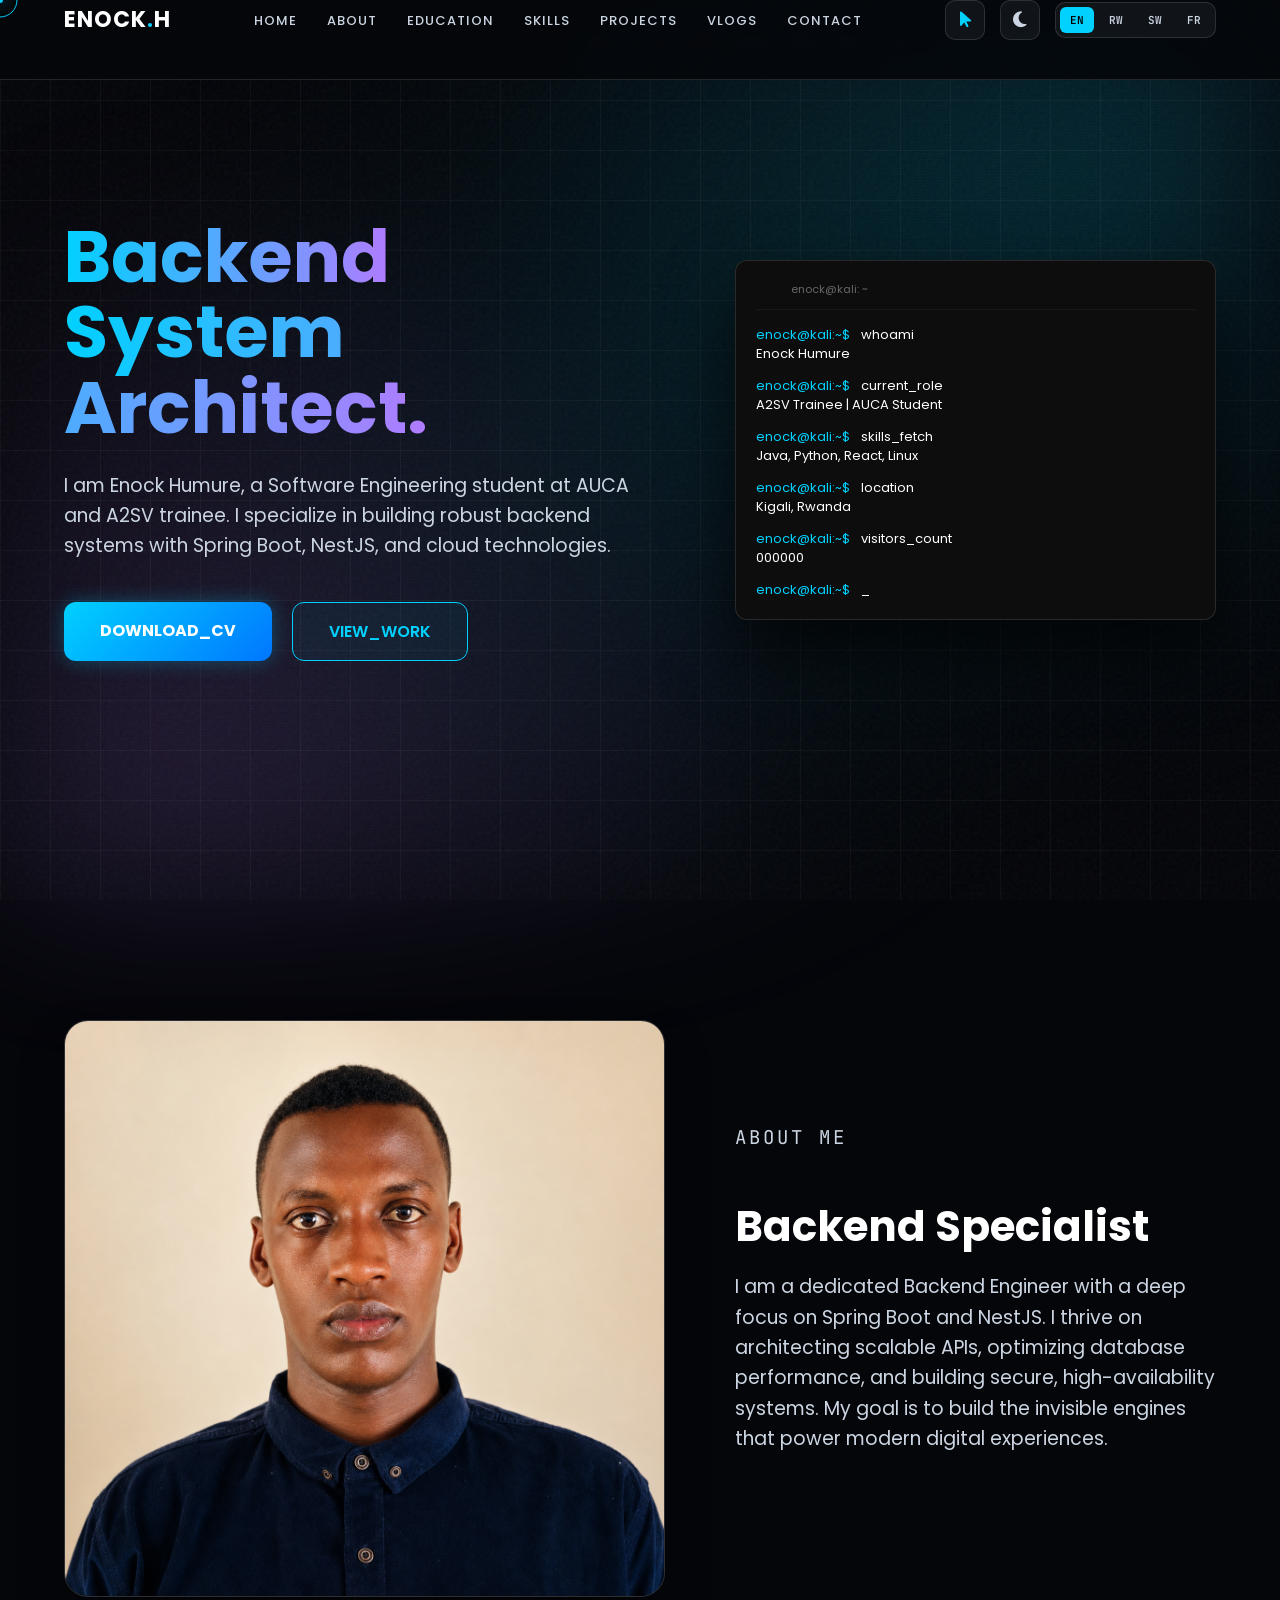
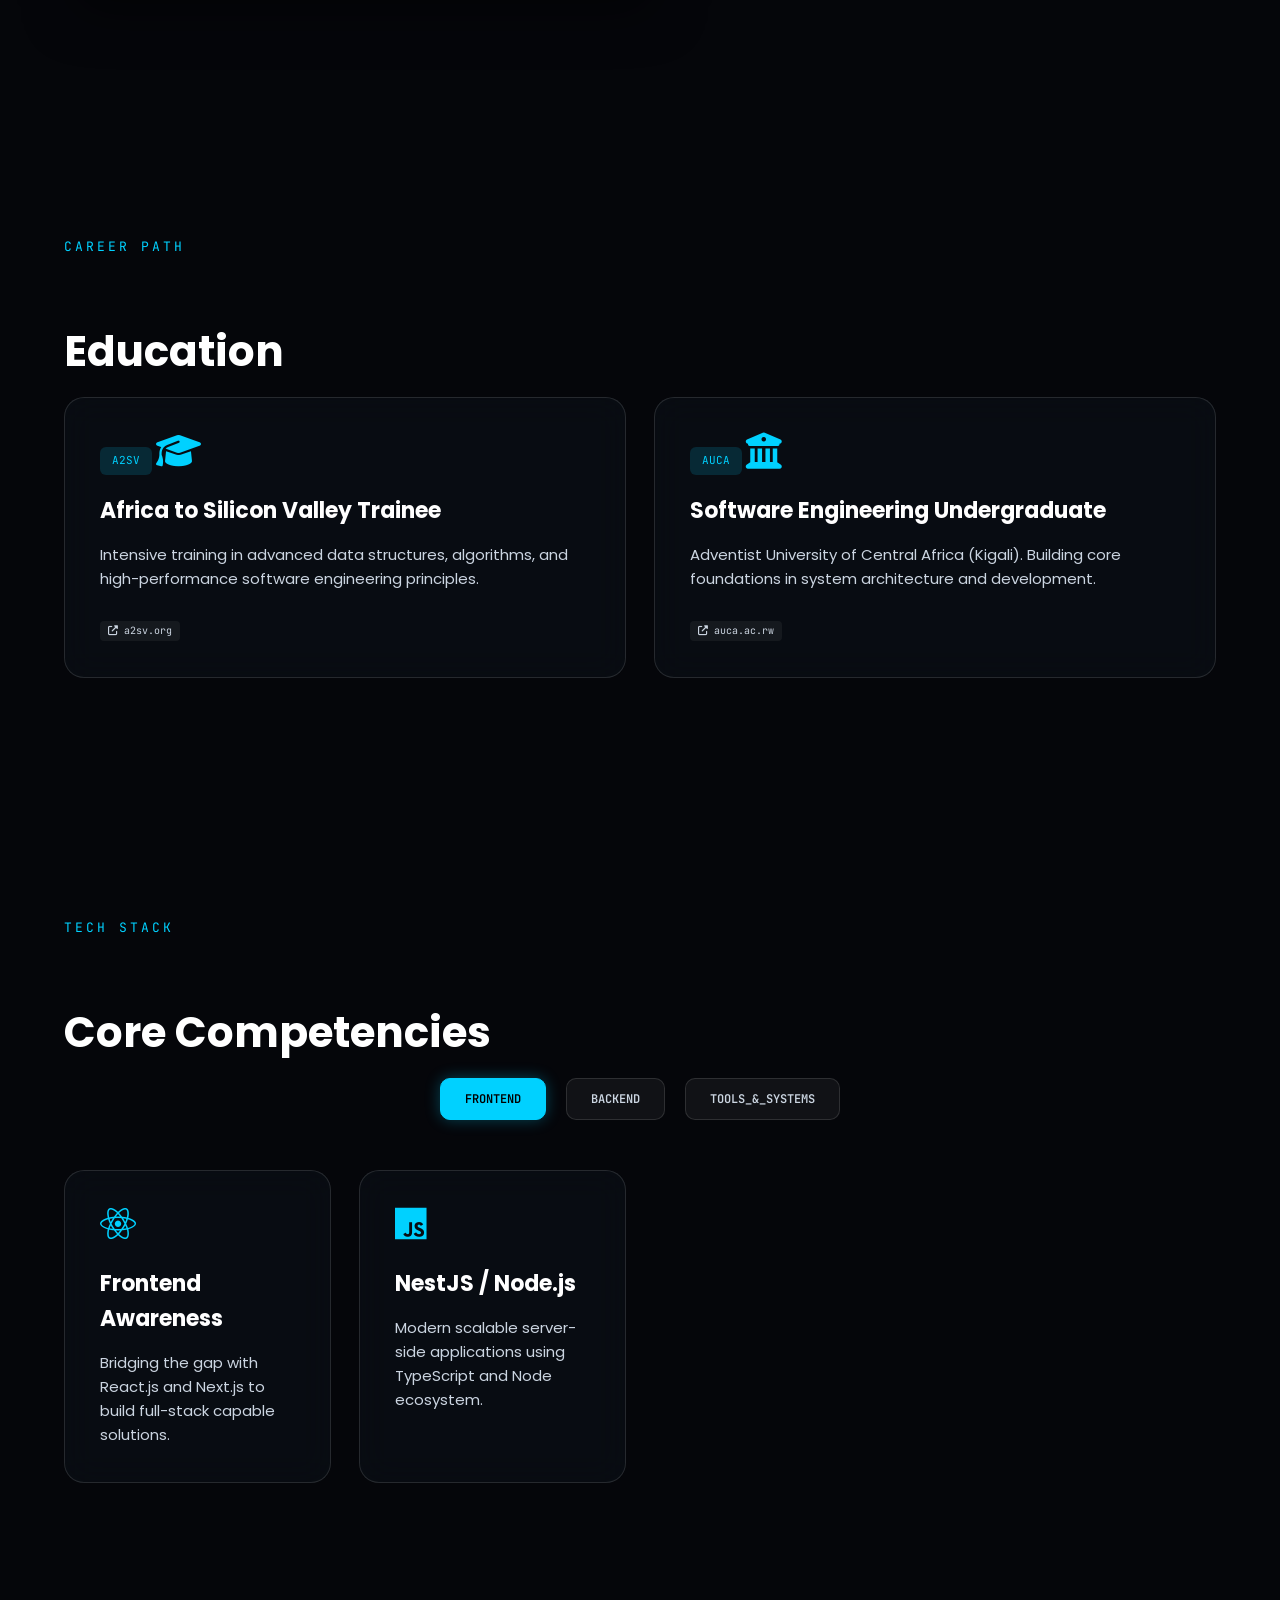
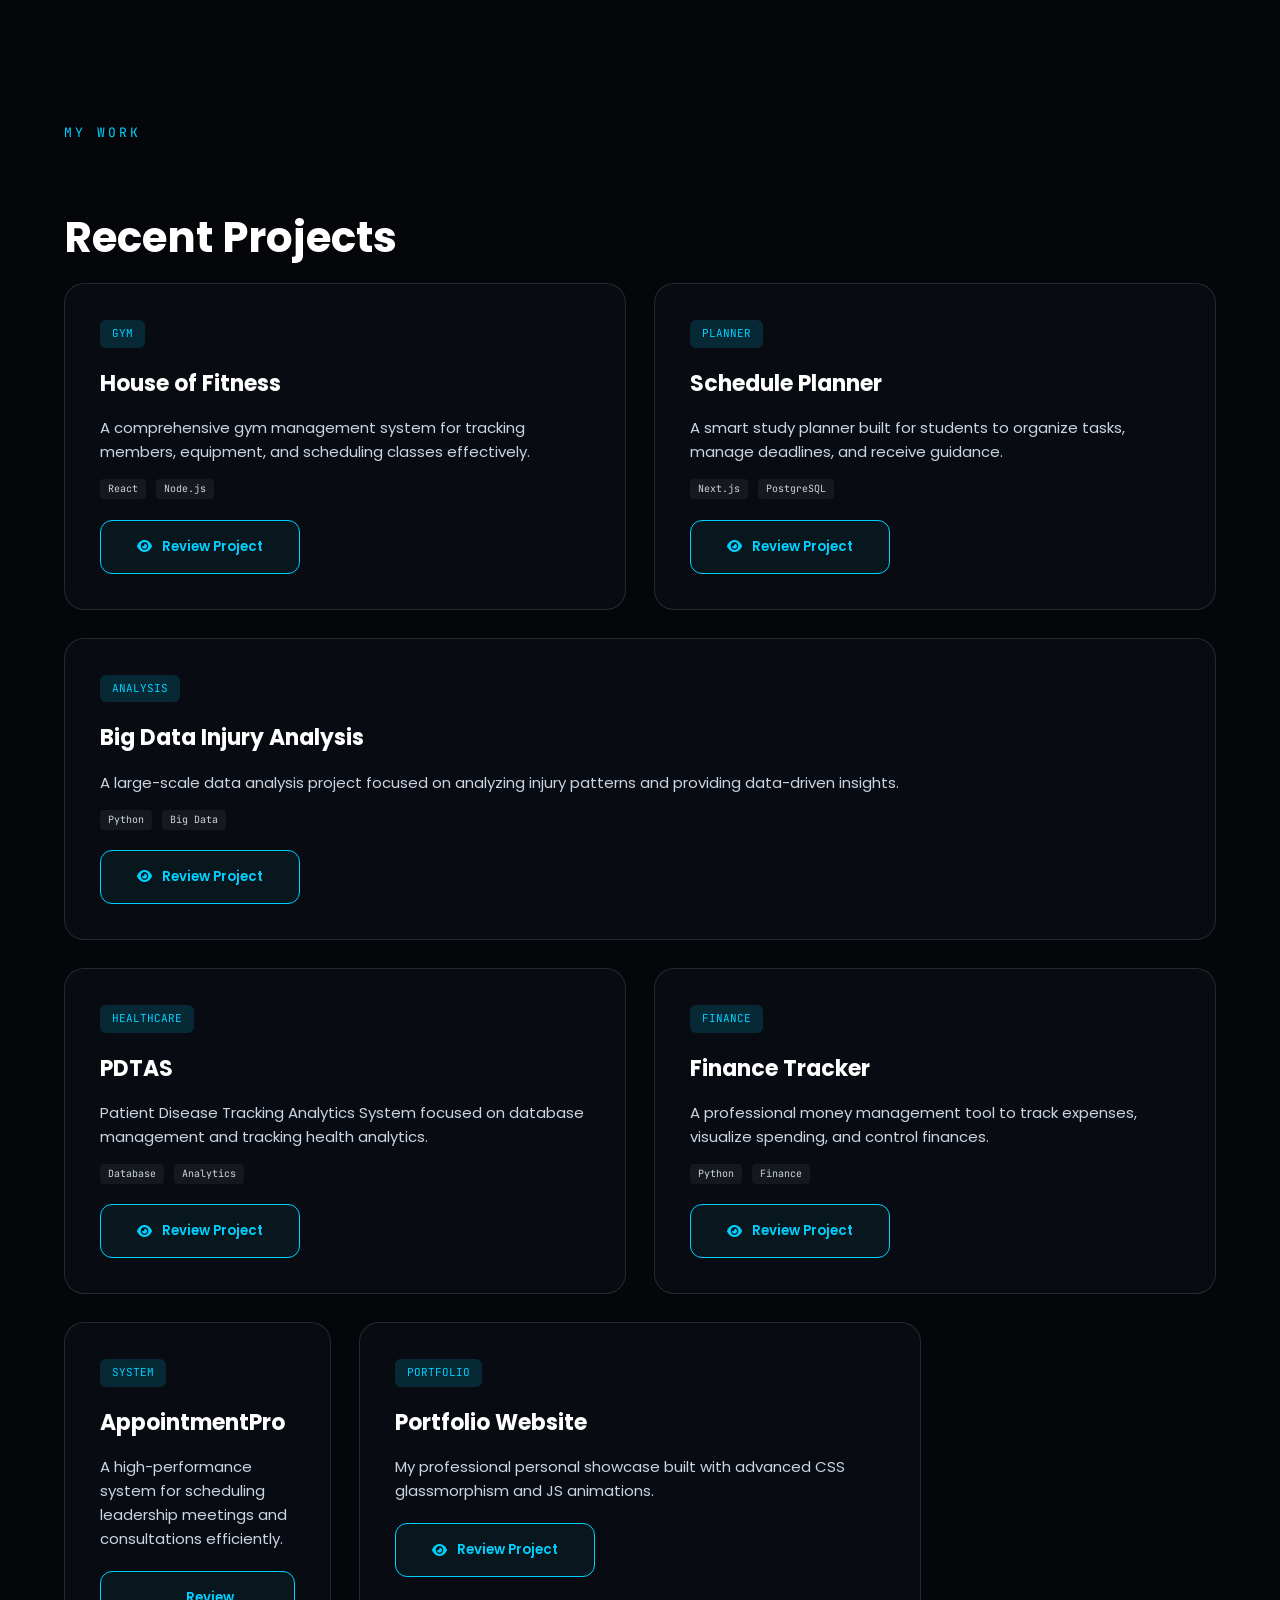
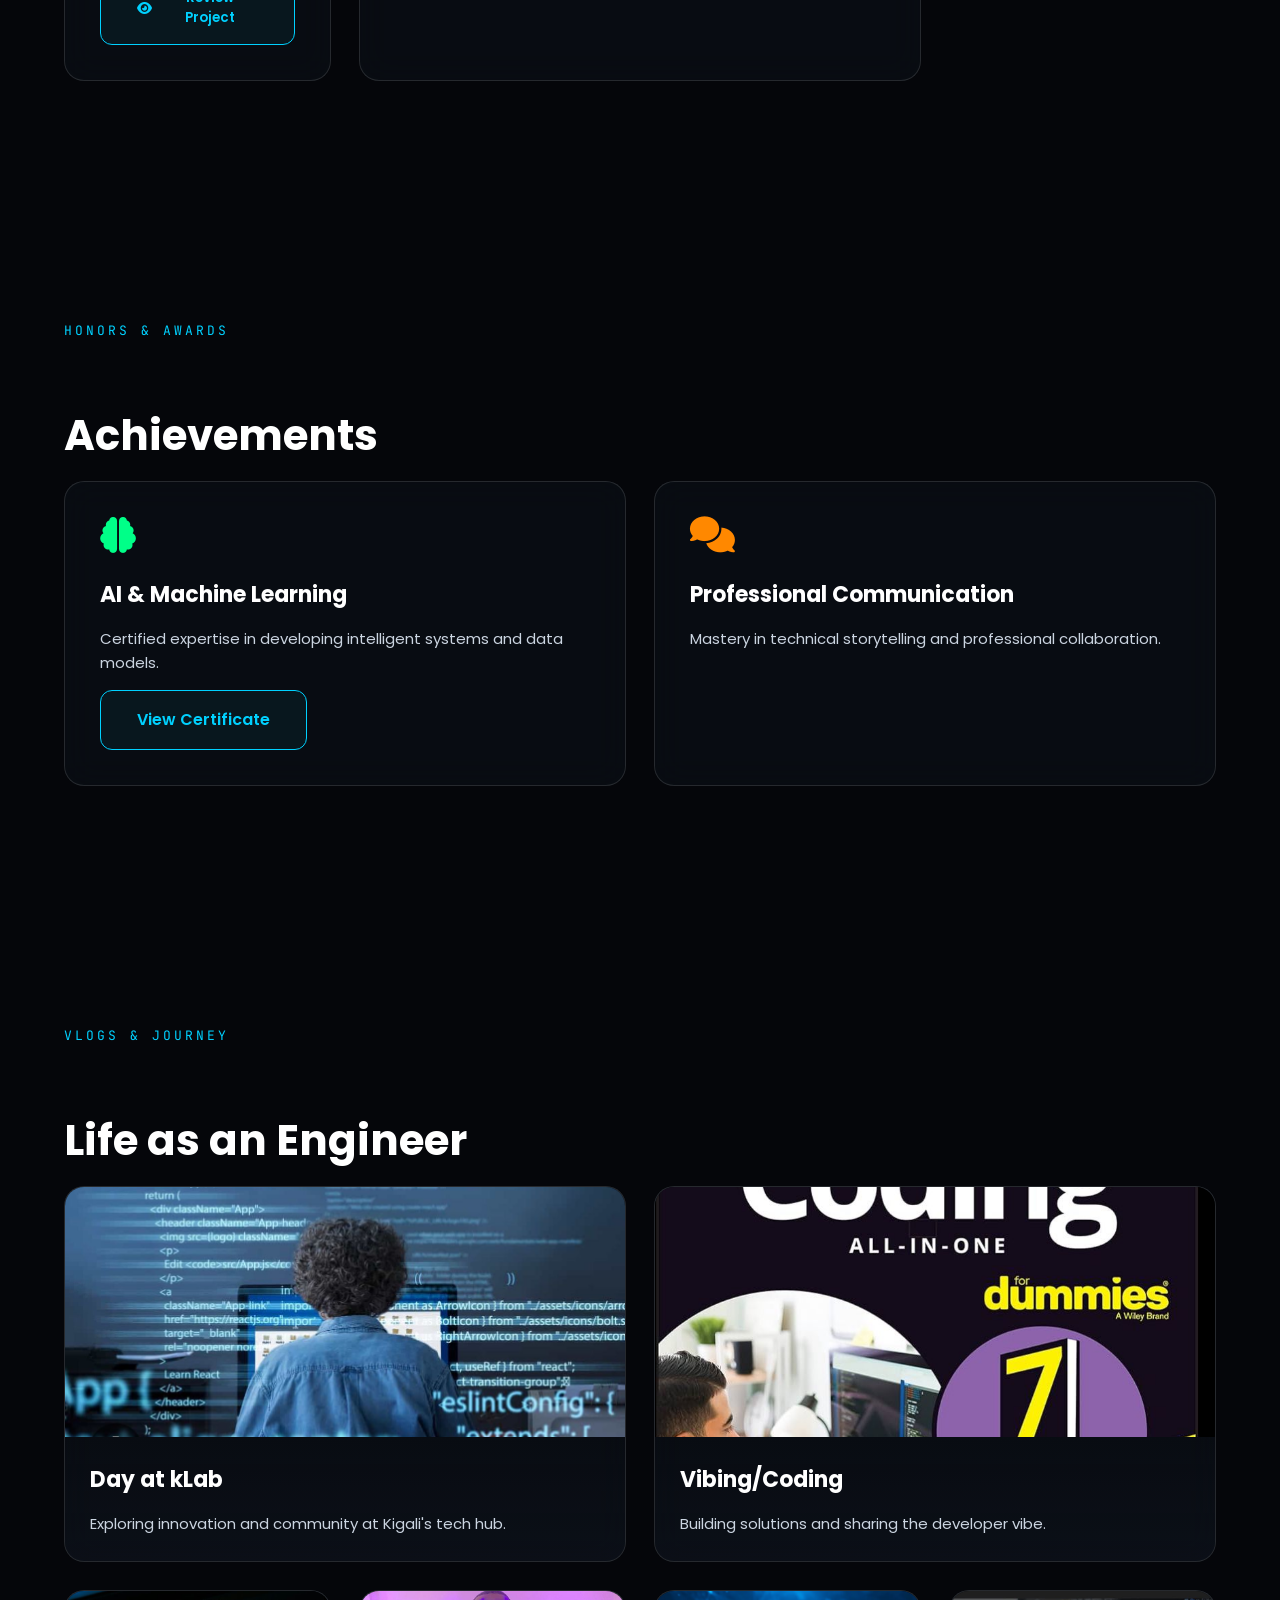
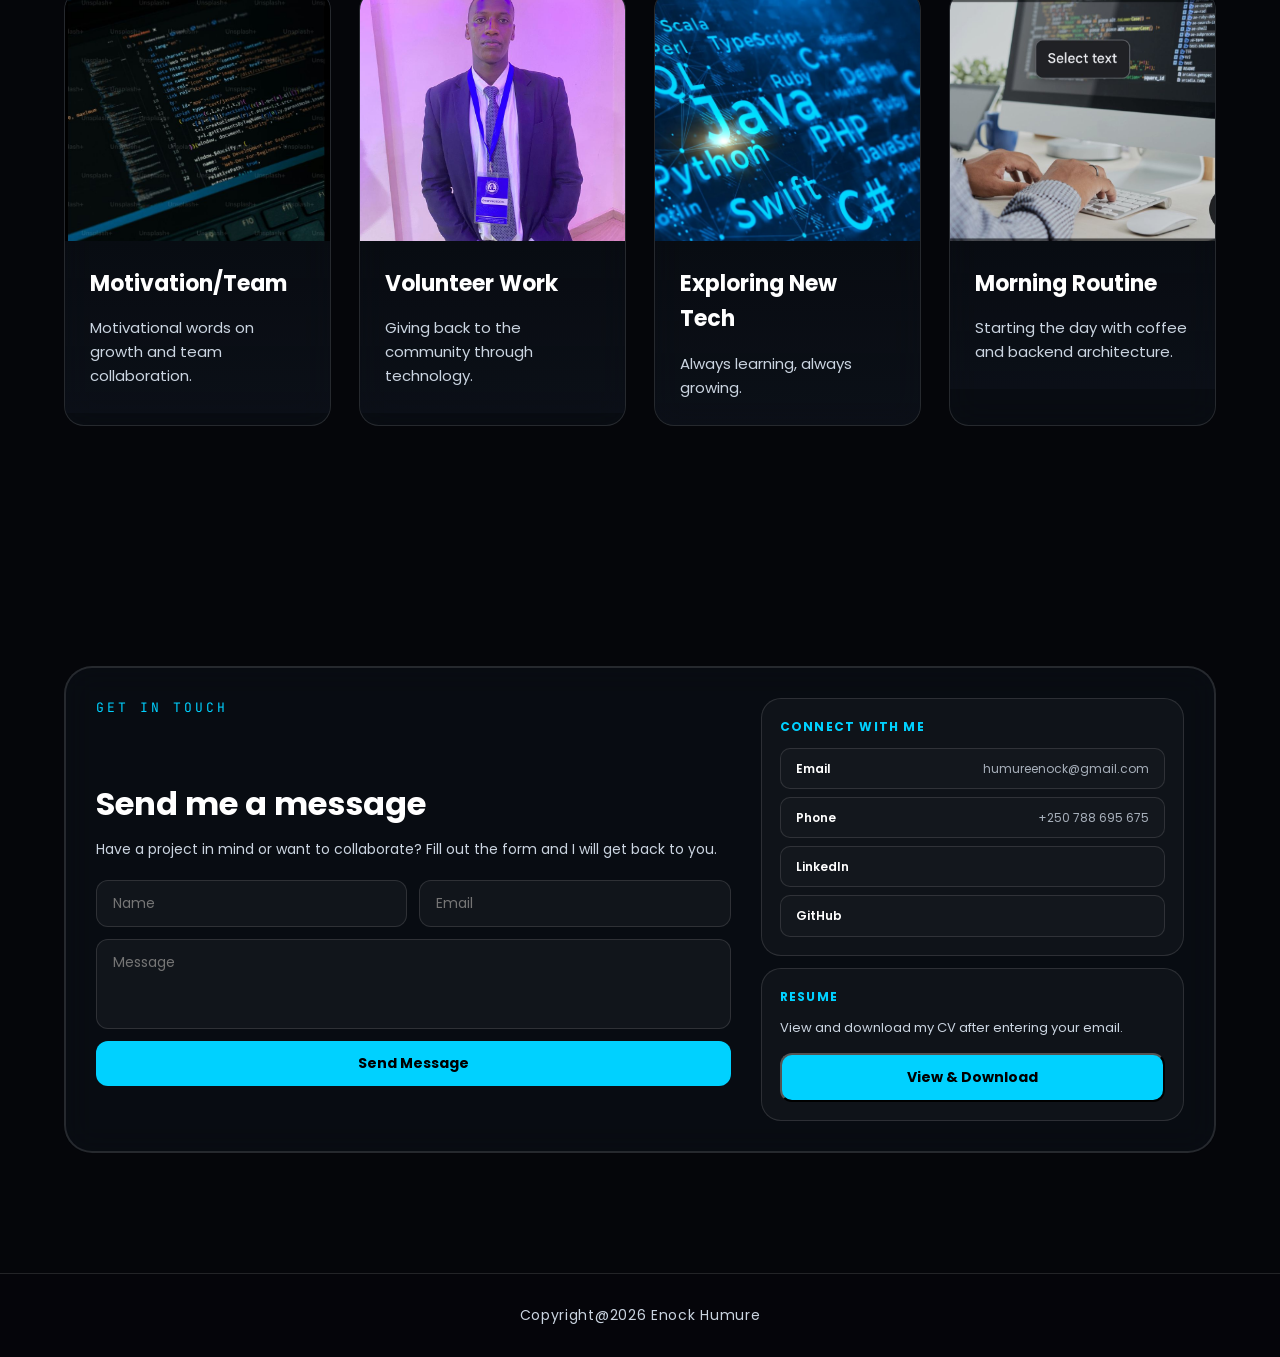
==== commit 542ef32e: "the commit for contact againn" ====
--- a/index.html
+++ b/index.html
@@ -106,10 +106,10 @@
         <div class="container">
             <div class="hero-grid">
                 <div class="hero-visual">
-                    <div class="img-tilt-container">
+                    <div class="img-tilt-container" style="background: rgba(255,255,255,0.05); border-radius: 24px;">
                         <div class="img-layer">
-                            <img src="inock-pic.png" alt="Enock Headshot" class="img-primary">
-                            <img src="convention.jpg" alt="Enock Convention" class="img-secondary">
+                            <img src="profile.jpg?v=1.1" alt="Enock Headshot" class="img-primary">
+                            <img src="convention.jpg?v=1.1" alt="Enock Convention" class="img-secondary">
                         </div>
                     </div>
                 </div>
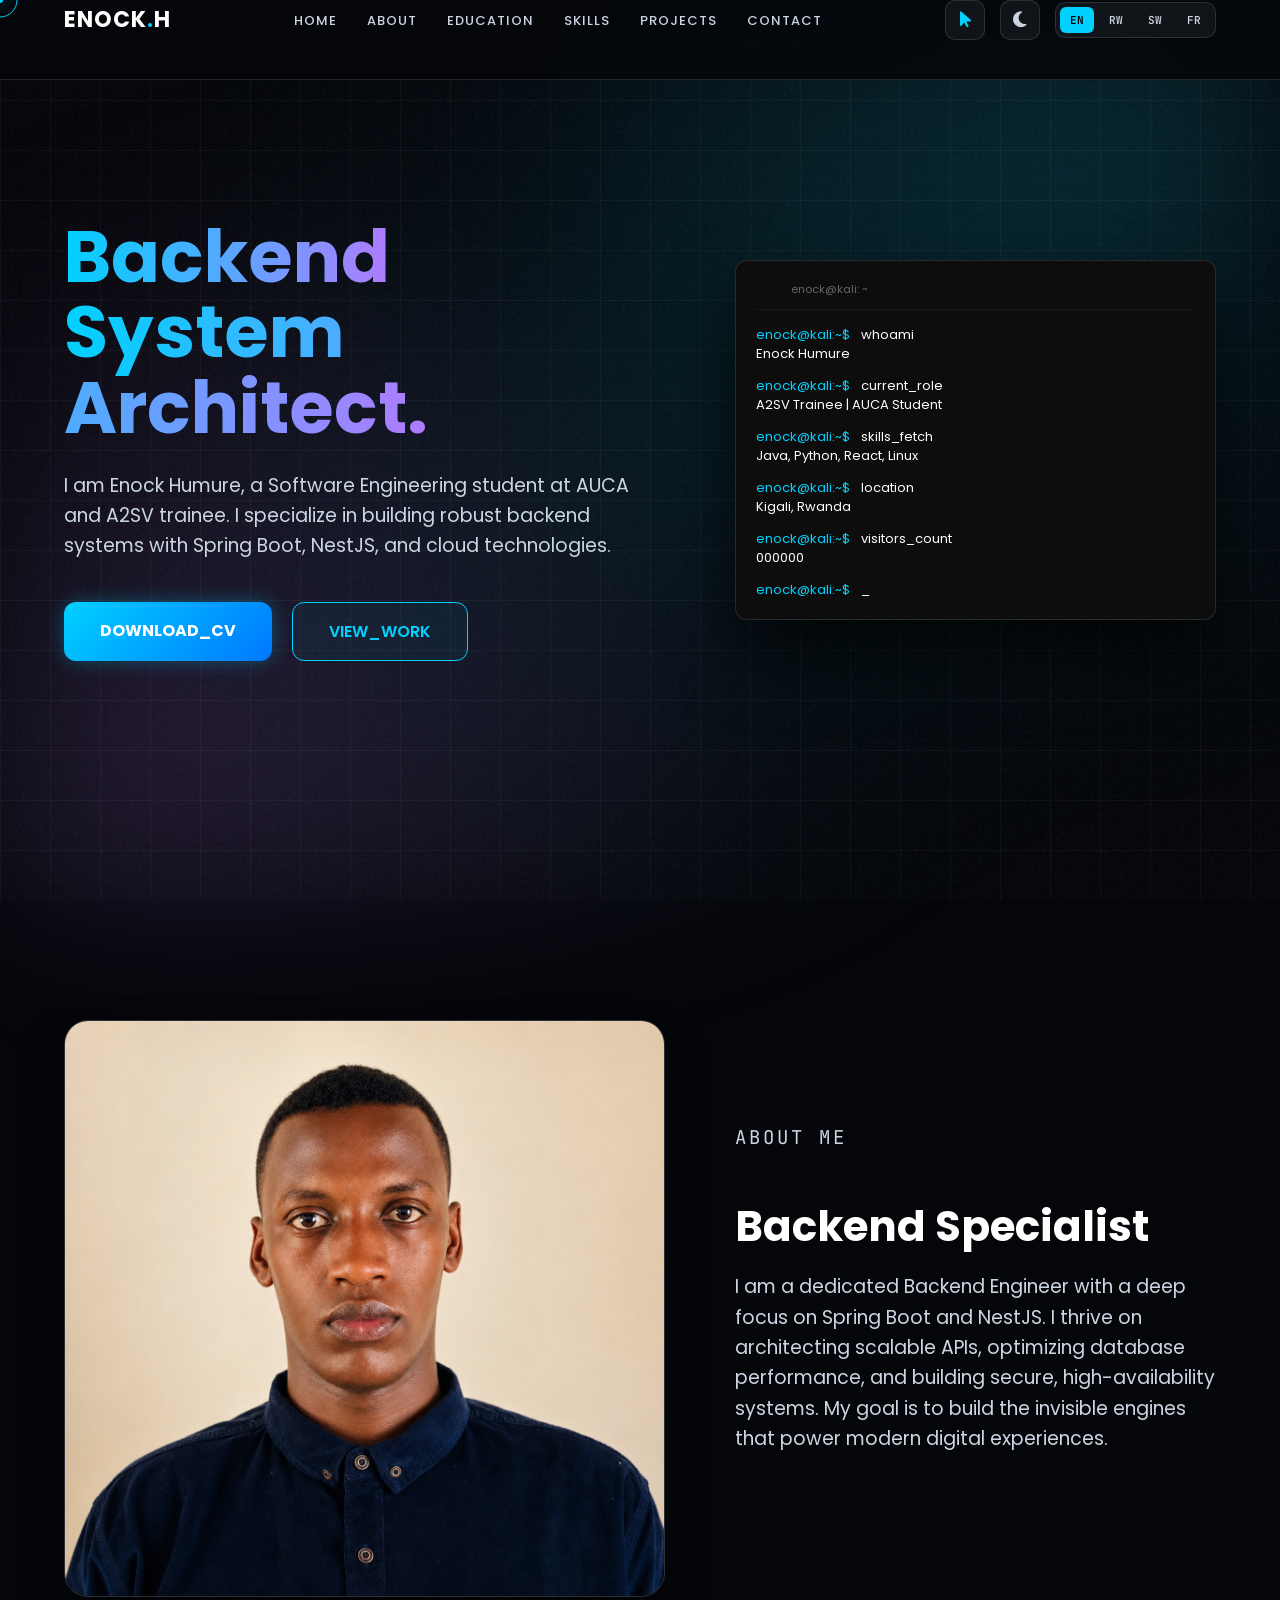
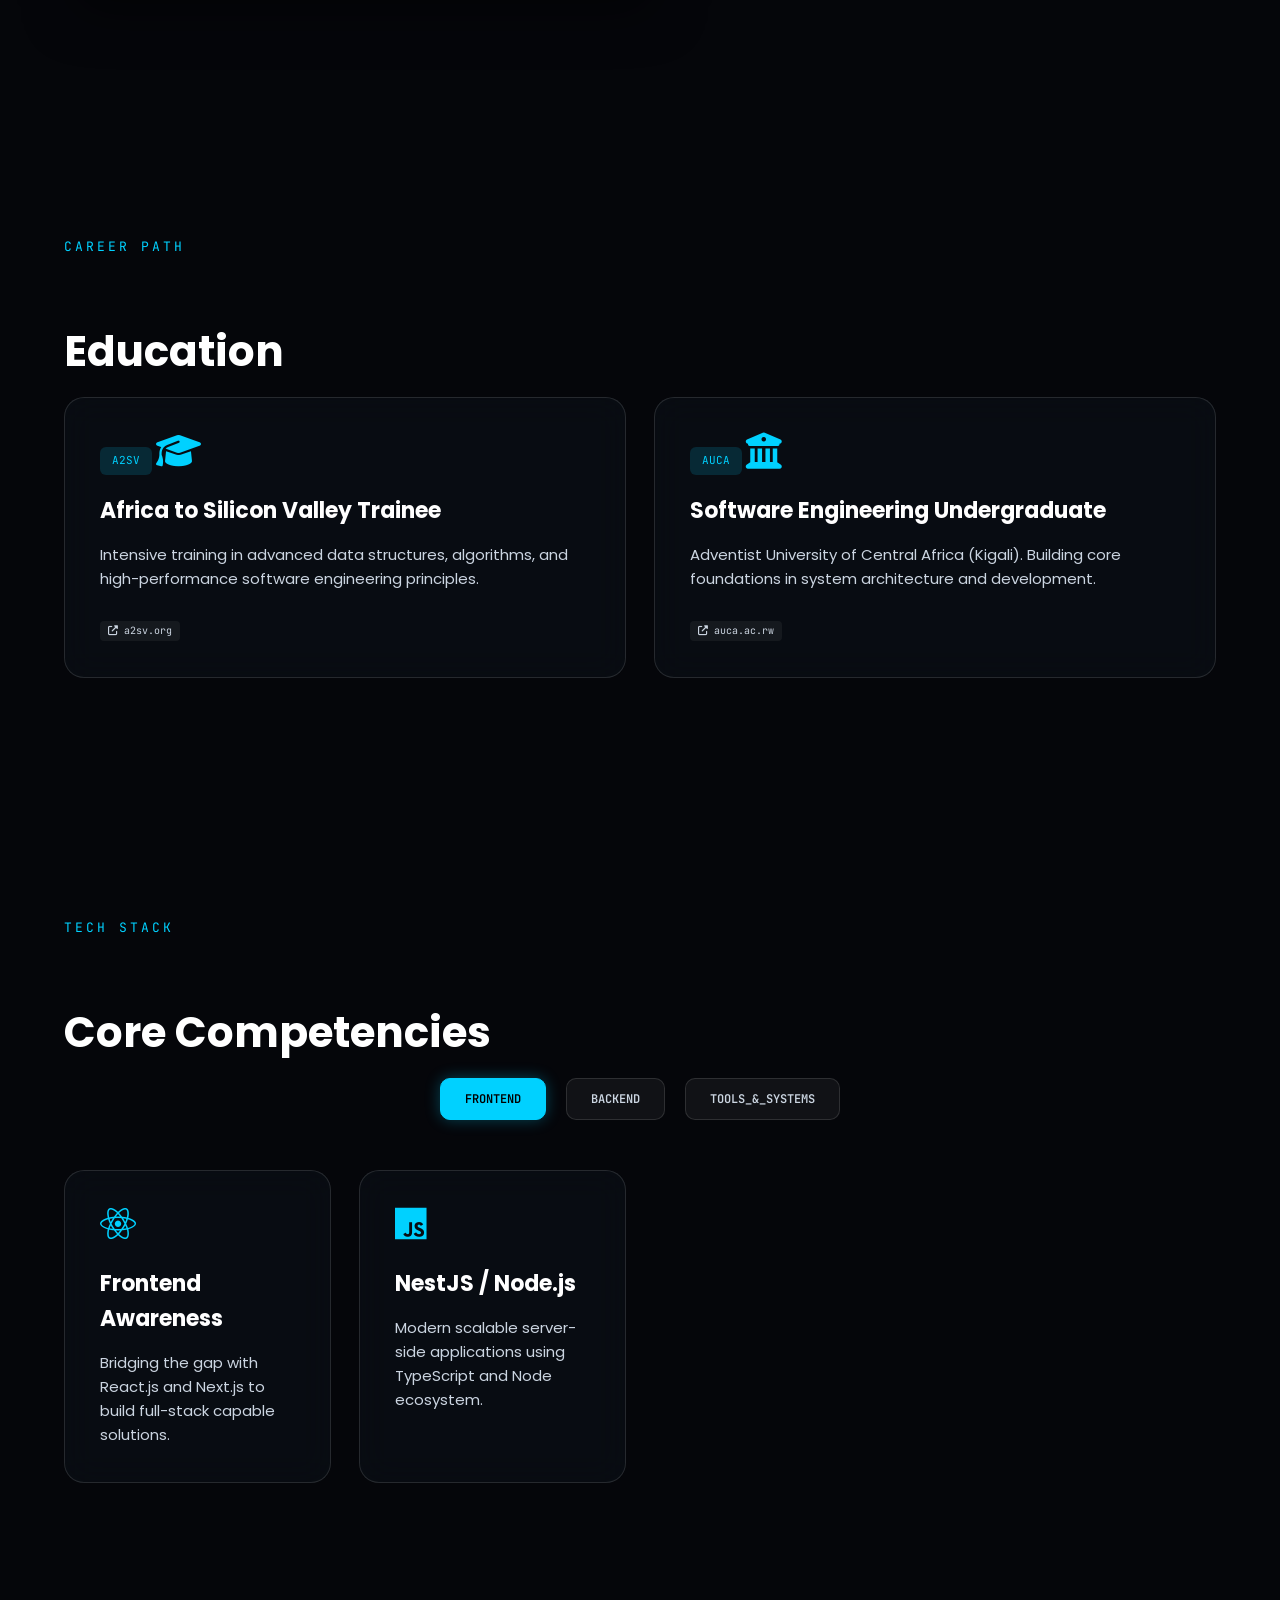
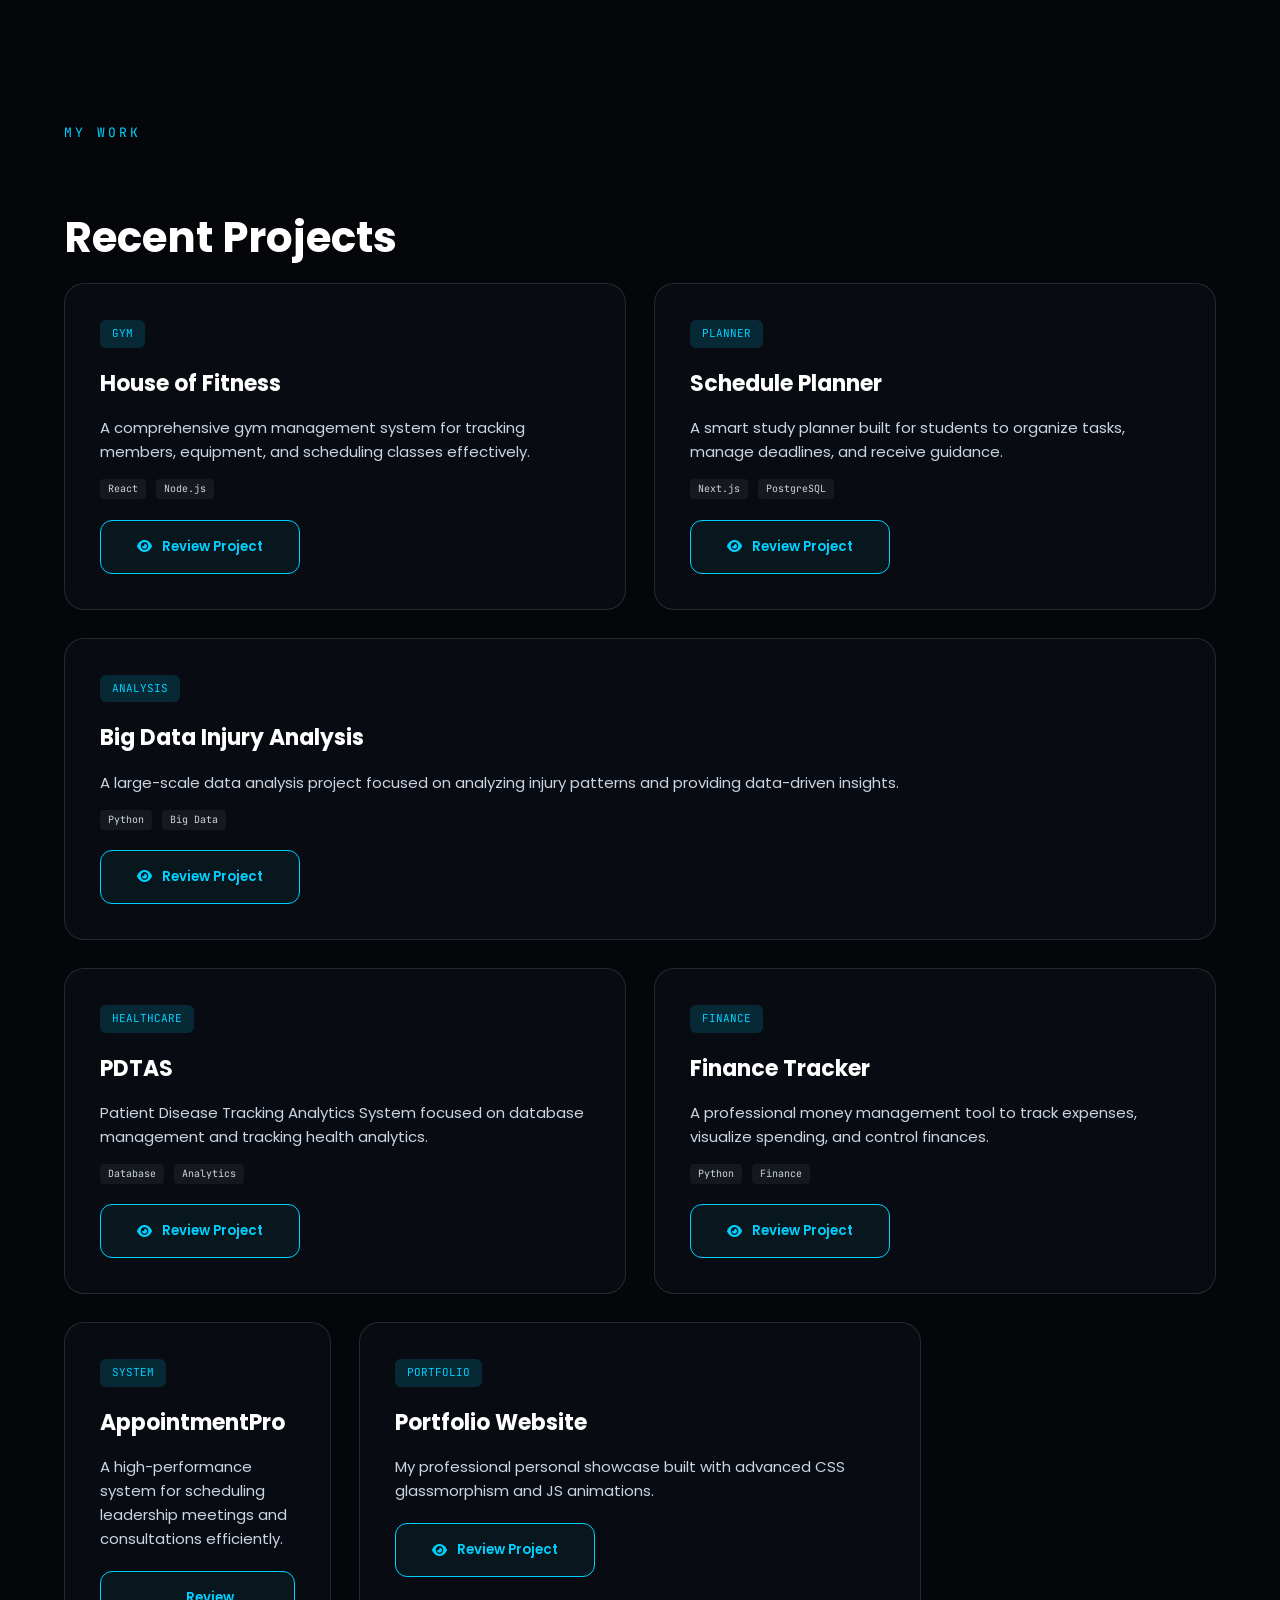
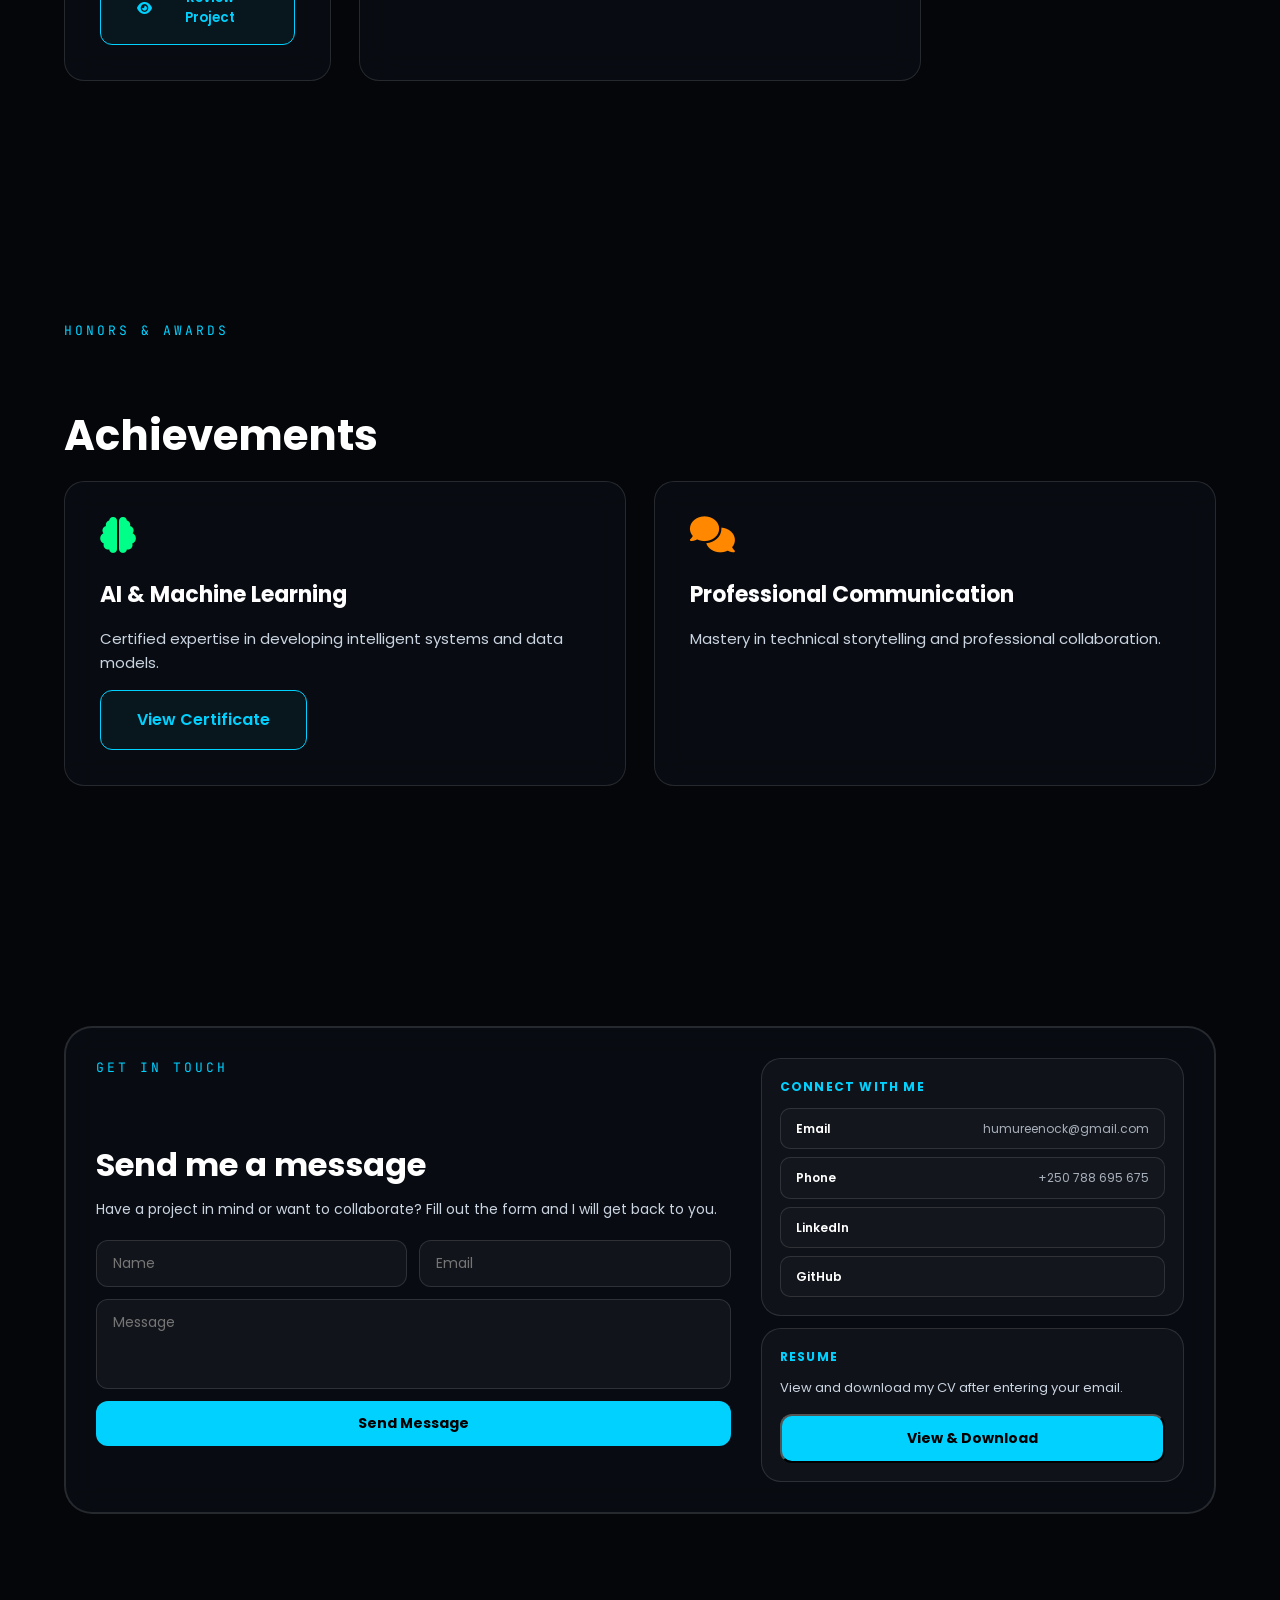
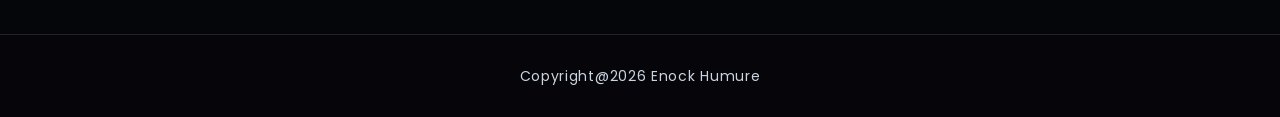
==== commit 71399cf2: "the main branch vlogs removing" ====
--- a/index.html
+++ b/index.html
@@ -33,7 +33,6 @@
                     <li><a href="#education" data-i18n="nav_education">Education</a></li>
                     <li><a href="#skills" data-i18n="nav_skills">Skills</a></li>
                     <li><a href="#projects" data-i18n="nav_projects">Projects</a></li>
-                    <li><a href="#vlogs" data-i18n="nav_vlogs">Vlogs</a></li>
                     <li><a href="#contact" data-i18n="nav_contact">Contact</a></li>
                 </ul>
                 <div class="nav-controls">
@@ -329,77 +328,6 @@
         </div>
     </section>
 
-    <!-- Vlogs Gallery -->
-    <section class="vlogs" id="vlogs">
-        <div class="container">
-            <p class="section-subtitle" data-i18n="vlogs_subtitle">Vlogs & Journey</p>
-            <h2 class="section-title" data-i18n="vlogs_title">Life as an Engineer</h2>
-            
-            <div class="bento-grid">
-                <div class="vlog-card bento-card span-2">
-                    <div class="vlog-media-container">
-                        <img src="day-at-klab.jpeg" alt="Vlog 1" class="vlog-img">
-                        <div class="vlog-play-overlay"><i class="fas fa-play"></i></div>
-                    </div>
-                    <div class="vlog-content">
-                        <h3 data-i18n="vlog1_title">Day at kLab</h3>
-                        <p data-i18n="vlog1_desc">Exploring innovation and community at Kigali's tech hub.</p>
-                    </div>
-                </div>
-                <div class="vlog-card bento-card span-2">
-                    <div class="vlog-media-container">
-                        <img src="coding-hackathon.jpeg" alt="Vlog 2" class="vlog-img">
-                        <div class="vlog-play-overlay"><i class="fas fa-play"></i></div>
-                    </div>
-                    <div class="vlog-content">
-                        <h3 data-i18n="vlog2_title">Vibing/Coding</h3>
-                        <p data-i18n="vlog2_desc">Building solutions and sharing the developer vibe.</p>
-                    </div>
-                </div>
-                <div class="vlog-card bento-card">
-                    <div class="vlog-media-container">
-                        <img src="team-collaboration.jpeg" alt="Vlog 3" class="vlog-img">
-                        <div class="vlog-play-overlay"><i class="fas fa-play"></i></div>
-                    </div>
-                    <div class="vlog-content">
-                        <h3 data-i18n="vlog3_title">Motivation/Team</h3>
-                        <p data-i18n="vlog3_desc">Motivational words on growth and team collaboration.</p>
-                    </div>
-                </div>
-                <div class="vlog-card bento-card">
-                    <div class="vlog-media-container">
-                        <img src="volunter1.jpeg" alt="Vlog 4" class="vlog-img">
-                        <div class="vlog-play-overlay"><i class="fas fa-play"></i></div>
-                    </div>
-                    <div class="vlog-content">
-                        <h3 data-i18n="vlog4_title">Volunteer Work</h3>
-                        <p data-i18n="vlog4_desc">Giving back to the community through technology.</p>
-                    </div>
-                </div>
-                <div class="vlog-card bento-card">
-                    <div class="vlog-media-container">
-                        <img src="exploring-new-languages.jpeg" alt="Vlog 5" class="vlog-img">
-                        <div class="vlog-play-overlay"><i class="fas fa-play"></i></div>
-                    </div>
-                    <div class="vlog-content">
-                        <h3 data-i18n="vlog5_title">Exploring New Tech</h3>
-                        <p data-i18n="vlog5_desc">Always learning, always growing.</p>
-                    </div>
-                </div>
-                <div class="vlog-card bento-card">
-                    <div class="vlog-media-container">
-                        <img src="morning-routine.jpeg" alt="Vlog 6" class="vlog-img">
-                        <div class="vlog-play-overlay"><i class="fas fa-play"></i></div>
-                    </div>
-                    <div class="vlog-content">
-                        <h3 data-i18n="vlog6_title">Morning Routine</h3>
-                        <p data-i18n="vlog6_desc">Starting the day with coffee and backend architecture.</p>
-                    </div>
-                </div>
-            </div>
-        </div>
-    </section>
-
     <!-- Contact Section -->
     <section class="contact" id="contact">
         <div class="container">
--- a/style.css
+++ b/style.css
@@ -510,63 +510,7 @@
     }
 }
 
-/* ====================== VLOGS GALLERY ====================== */
-.vlog-card {
-    padding: 0;
-    overflow: hidden;
-    display: flex;
-    flex-direction: column;
-    cursor: pointer;
-}
-
-.vlog-media-container {
-    position: relative;
-    width: 100%;
-    height: 250px;
-    overflow: hidden;
-}
-
-.vlog-img {
-    width: 100%;
-    height: 100%;
-    object-fit: cover;
-    transition: 0.5s ease;
-}
-
-.vlog-play-overlay {
-    position: absolute;
-    top: 50%;
-    left: 50%;
-    transform: translate(-50%, -50%) scale(0.8);
-    width: 60px;
-    height: 60px;
-    background: rgba(0, 209, 255, 0.8);
-    border-radius: 50%;
-    display: flex;
-    align-items: center;
-    justify-content: center;
-    color: #000;
-    font-size: 20px;
-    opacity: 0;
-    transition: 0.3s ease;
-    z-index: 2;
-}
-
-.vlog-card:hover .vlog-play-overlay {
-    opacity: 1;
-    transform: translate(-50%, -50%) scale(1);
-}
-
-.vlog-card:hover .vlog-img {
-    transform: scale(1.1);
-}
-
-.vlog-content {
-    padding: 25px;
-    background: linear-gradient(to top, var(--bg-card), transparent);
-}
-
-/* ====================== VIDEO MODAL ====================== */
+/* ====================== MODAL BASE ====================== */
 .modal {
     display: none;
     position: fixed;
@@ -590,11 +534,6 @@
     border-radius: 16px;
     overflow: hidden;
     border: 1px solid var(--border-glass);
-}
-
-#modal-video {
-    width: 100%;
-    display: block;
 }
 
 .close-modal {
